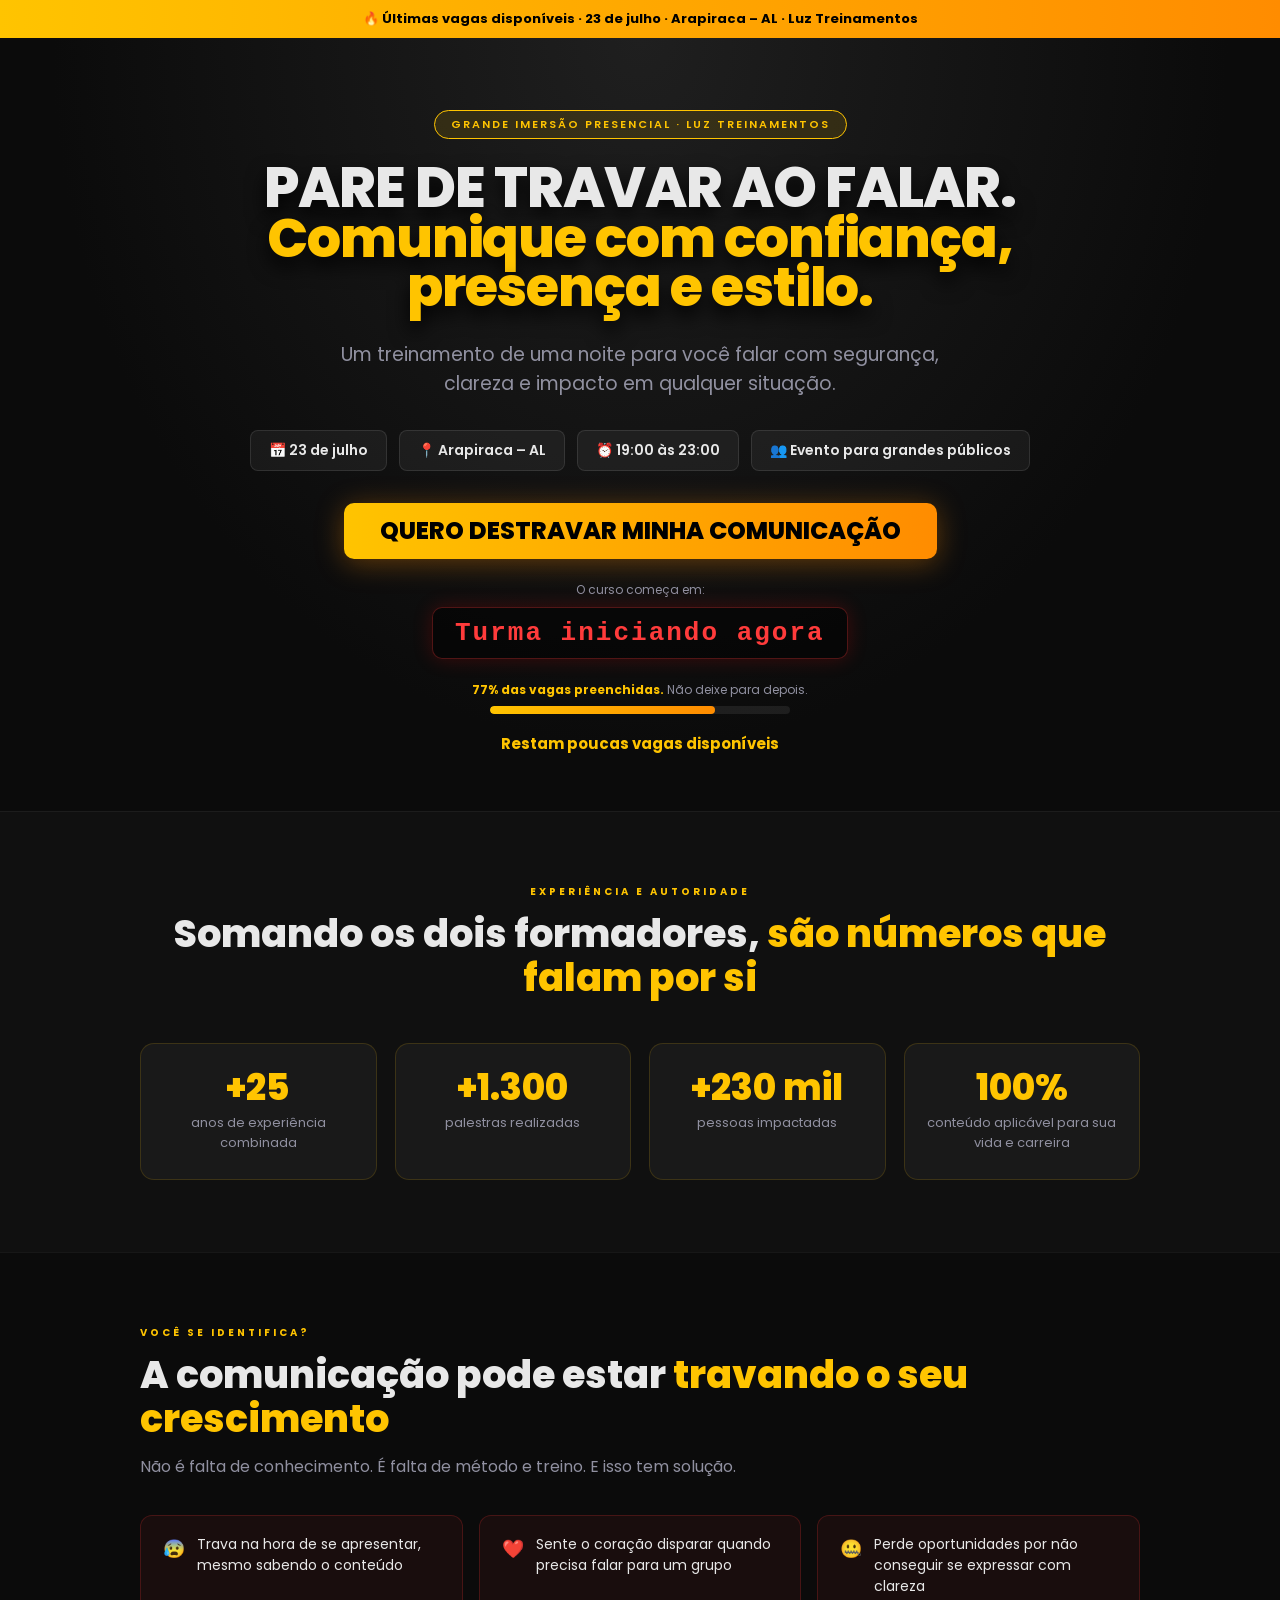
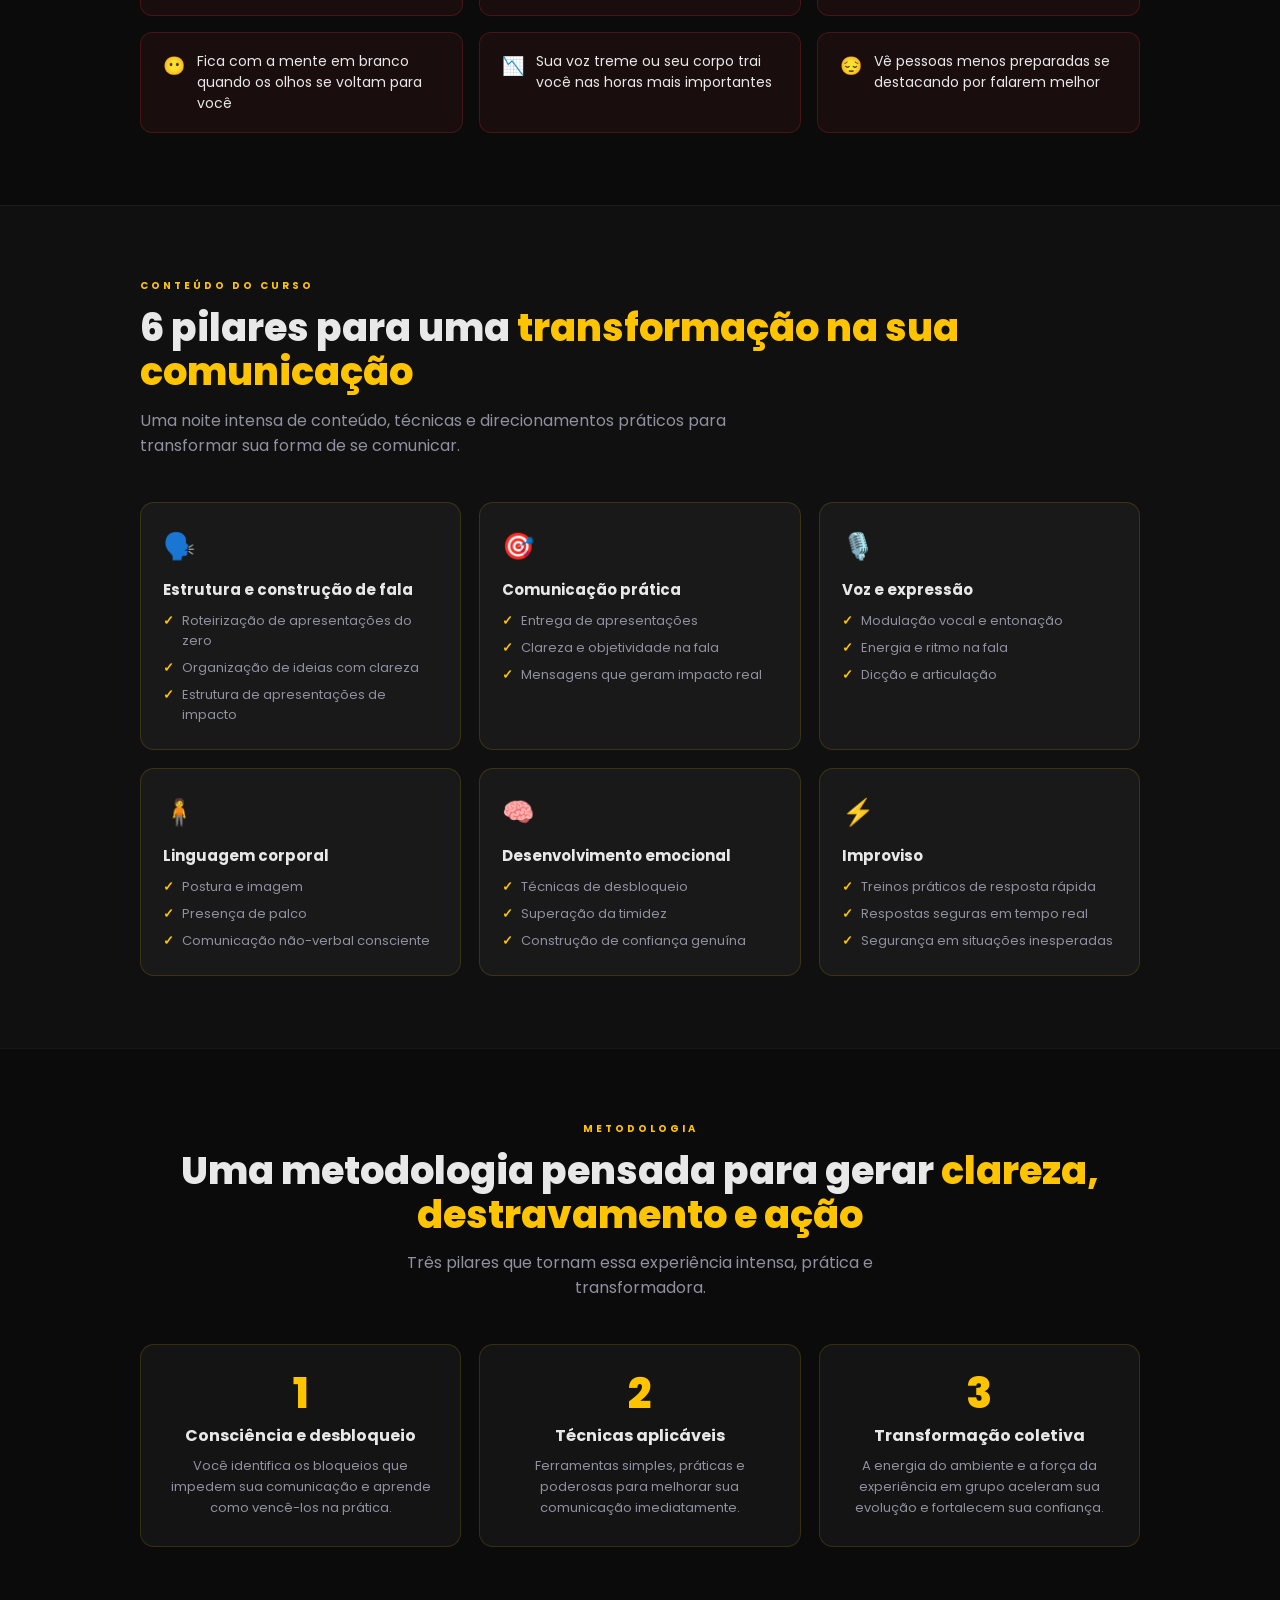
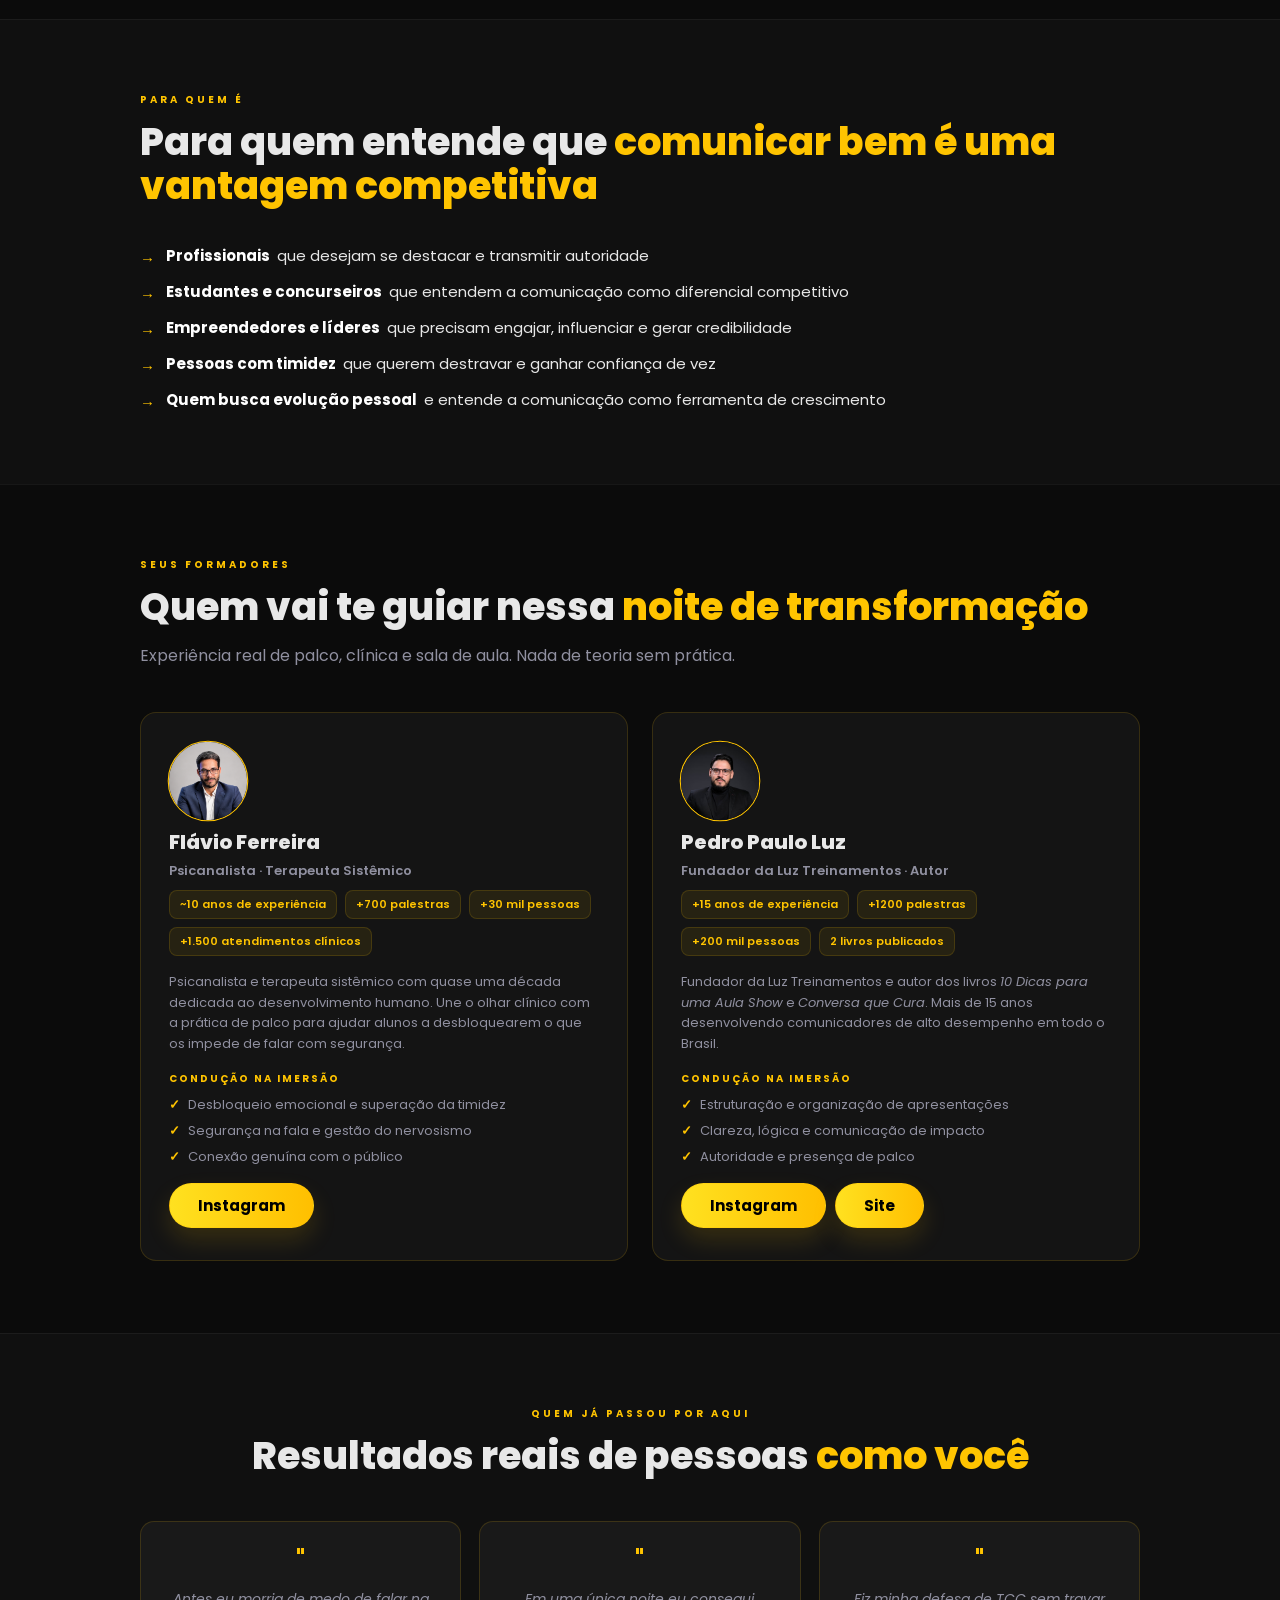
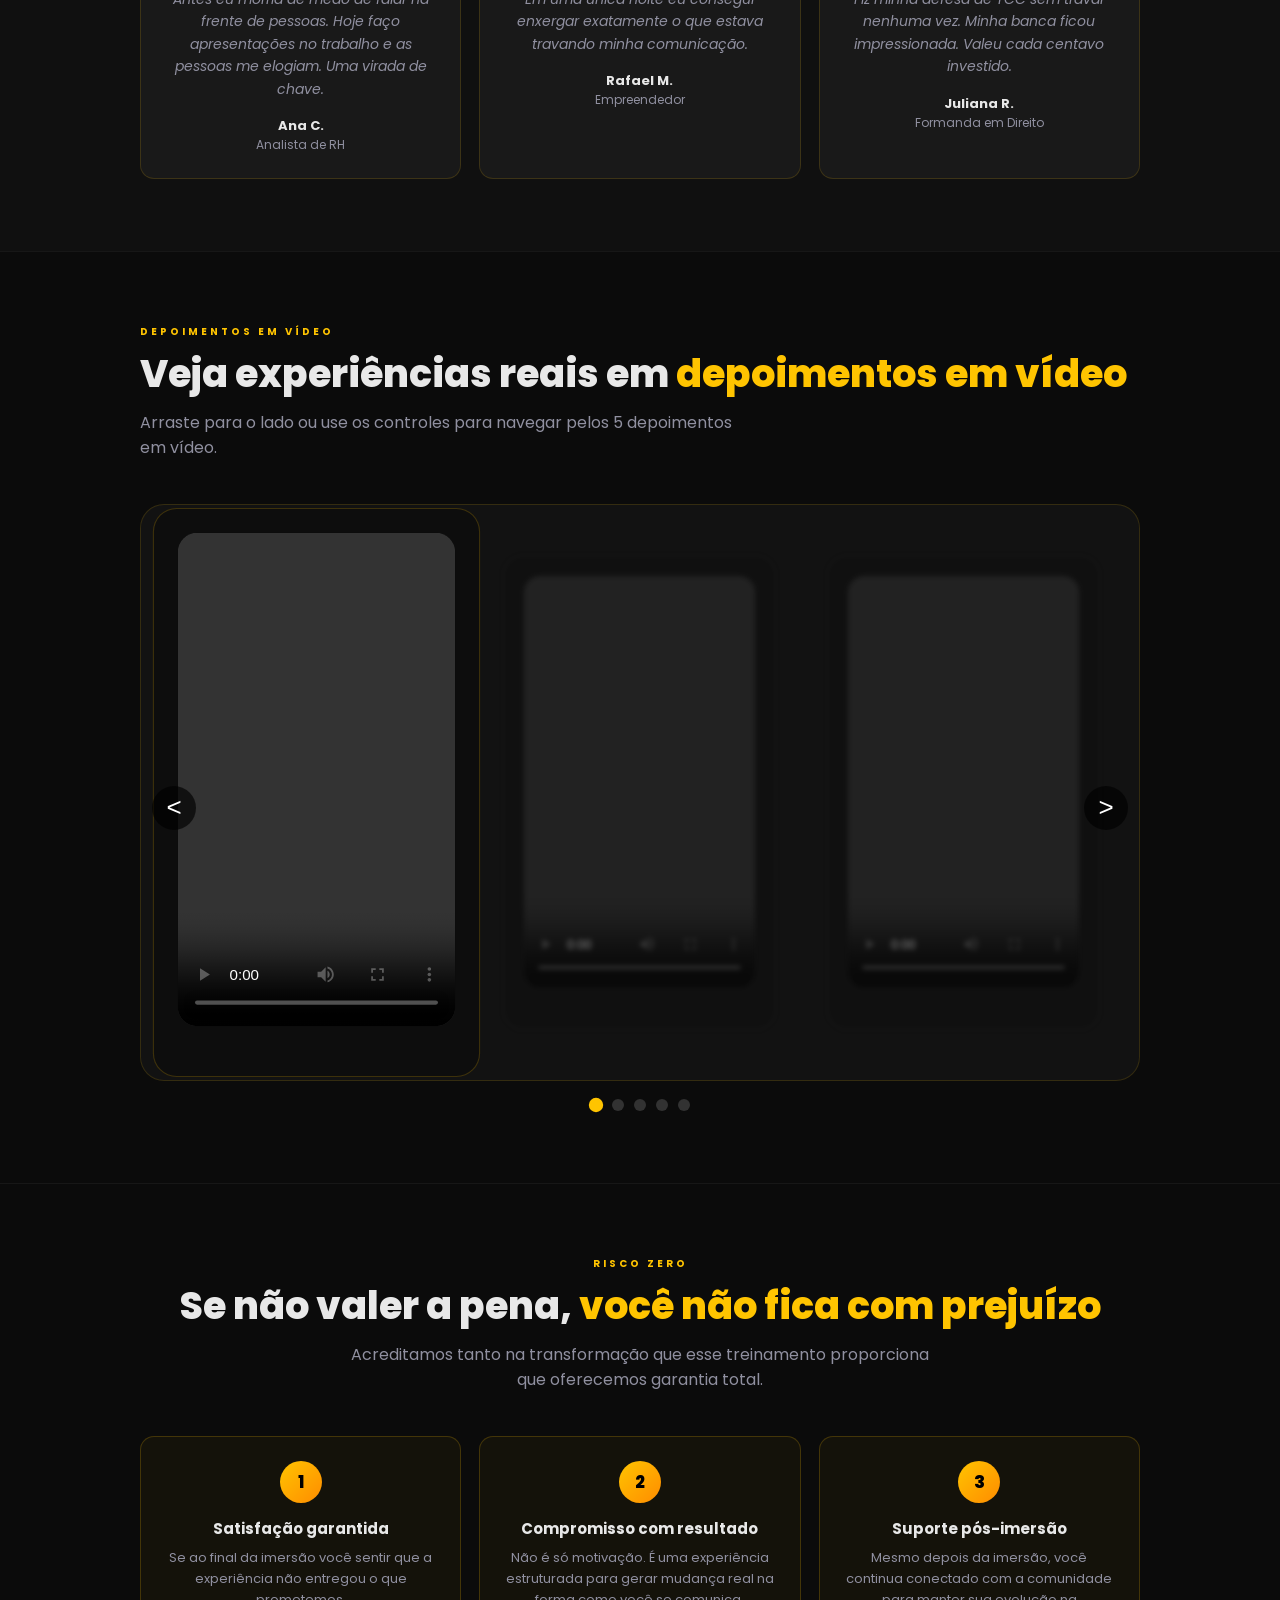
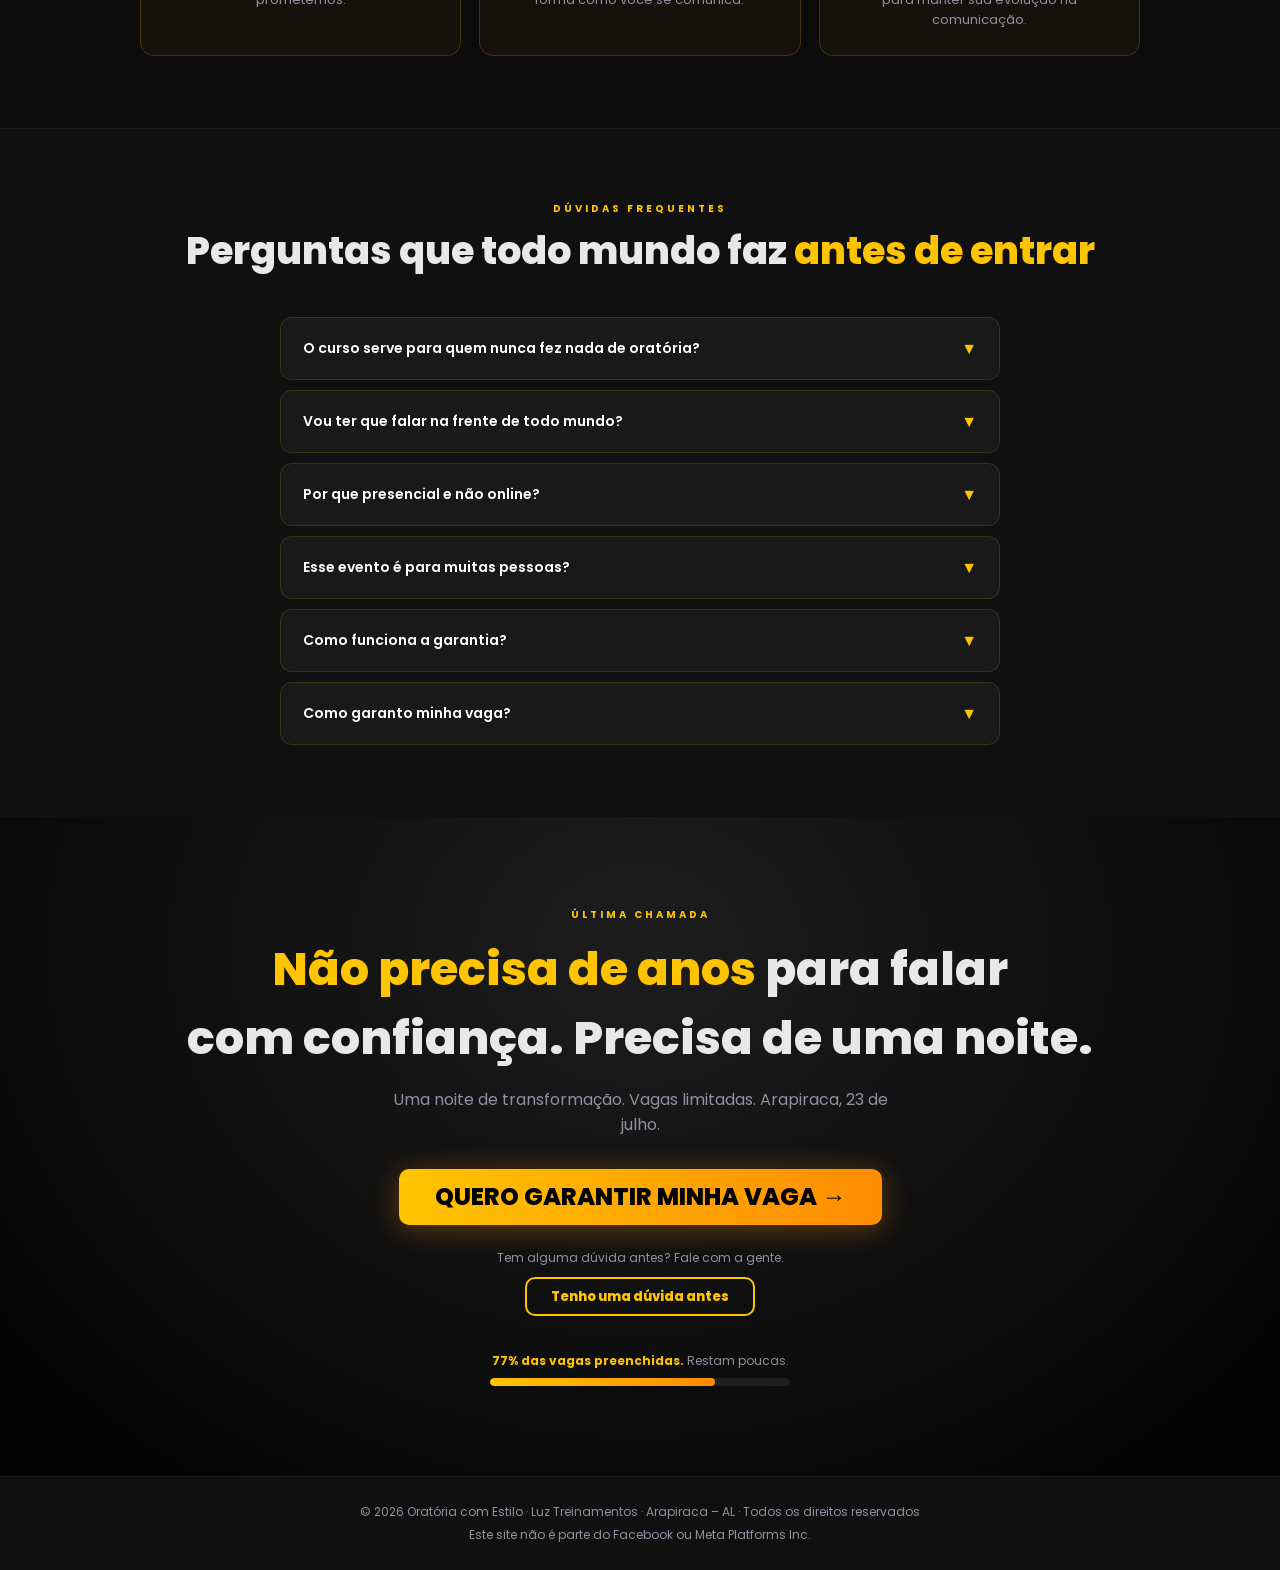
==== index.html @ c5d7b5ea "1" ====
<!DOCTYPE html>
<html lang="pt-br">
<head>
<meta charset="UTF-8">
<meta name="viewport" content="width=device-width,initial-scale=1">
<title>Oratória com Estilo</title>
<link href="https://fonts.googleapis.com/css2?family=Poppins:wght@400;600;700;800&display=swap" rel="stylesheet">
<link rel="stylesheet" href="style.css">
</head>
<body>

<div class="urg">🔥 Últimas vagas disponíveis · 23 de julho · Arapiraca – AL · Luz Treinamentos</div>

<!-- HERO -->
<section class="hero">
<div class="wrap">
<div class="badge">Grande Imersão Presencial · Luz Treinamentos</div>
  <h1>PARE DE TRAVAR AO FALAR.</h1><br><h2><span class="gold">Comunique com confiança,<br>presença e estilo.</span></h2>
  <p class="sub">Um treinamento de uma noite para você falar com segurança, clareza e impacto em qualquer situação.</p>
  <div class="hinfo">
    <div class="hitem">📅 23 de julho</div>
    <div class="hitem">📍 Arapiraca – AL</div>
    <div class="hitem">⏰ 19:00 às 23:00</div>
    <div class="hitem">👥 Evento para grandes públicos</div>
  </div>
  <a href="#form" class="btn">QUERO DESTRAVAR MINHA COMUNICAÇÃO</a>
  <p class="cdl">O curso começa em:</p>
  <div id="cd">--d : --h : --m</div>
  <div class="vw">
    <p class="vt"><span class="vp">77% das vagas preenchidas.</span> Não deixe para depois.</p>
    <div class="vbo"><div class="vbi"></div></div>
  </div>
</div>
</section>

<!-- NÚMEROS -->
<section class="sec">
<div class="wrap c">
  <p class="sl">Experiência e autoridade</p>
  <h2 class="st">Somando os dois formadores, <span class="gold">são números que falam por si</span></h2>
  <div class="sg">
    <div class="sc"><div class="n">+25</div><div class="d">anos de experiência combinada</div></div>
    <div class="sc"><div class="n">+1.300</div><div class="d">palestras realizadas</div></div>
    <div class="sc"><div class="n">+230 mil</div><div class="d">pessoas impactadas</div></div>
    <div class="sc"><div class="n">100%</div><div class="d">conteúdo aplicável para sua vida e carreira</div></div>
  </div>
</div>
</section>

<!-- PROBLEMA -->
<section class="sec pb">
<div class="wrap">
  <p class="sl">Você se identifica?</p>
  <h2 class="st">A comunicação pode estar <span class="gold">travando o seu crescimento</span></h2>
  <p class="ss">Não é falta de conhecimento. É falta de método e treino. E isso tem solução.</p>
  <ul class="pl">
    <li><span class="ic">😰</span>Trava na hora de se apresentar, mesmo sabendo o conteúdo</li>
    <li><span class="ic">❤️</span>Sente o coração disparar quando precisa falar para um grupo</li>
    <li><span class="ic">🤐</span>Perde oportunidades por não conseguir se expressar com clareza</li>
    <li><span class="ic">😶</span>Fica com a mente em branco quando os olhos se voltam para você</li>
    <li><span class="ic">📉</span>Sua voz treme ou seu corpo trai você nas horas mais importantes</li>
    <li><span class="ic">😔</span>Vê pessoas menos preparadas se destacando por falarem melhor</li>
  </ul>
</div>
</section>

<!-- CONTEÚDO -->
<section class="sec">
<div class="wrap">
  <p class="sl">Conteúdo do curso</p>
  <h2 class="st">6 pilares para uma <span class="gold">transformação na sua comunicação</span></h2>
  <p class="ss">Uma noite intensa de conteúdo, técnicas e direcionamentos práticos para transformar sua forma de se comunicar.</p>
  <div class="modg">
    <div class="modc"><div class="modi">🗣️</div><h4>Estrutura e construção de fala</h4><ul><li>Roteirização de apresentações do zero</li><li>Organização de ideias com clareza</li><li>Estrutura de apresentações de impacto</li></ul></div>
    <div class="modc"><div class="modi">🎯</div><h4>Comunicação prática</h4><ul><li>Entrega de apresentações</li><li>Clareza e objetividade na fala</li><li>Mensagens que geram impacto real</li></ul></div>
    <div class="modc"><div class="modi">🎙️</div><h4>Voz e expressão</h4><ul><li>Modulação vocal e entonação</li><li>Energia e ritmo na fala</li><li>Dicção e articulação</li></ul></div>
    <div class="modc"><div class="modi">🧍</div><h4>Linguagem corporal</h4><ul><li>Postura e imagem</li><li>Presença de palco</li><li>Comunicação não-verbal consciente</li></ul></div>
    <div class="modc"><div class="modi">🧠</div><h4>Desenvolvimento emocional</h4><ul><li>Técnicas de desbloqueio</li><li>Superação da timidez</li><li>Construção de confiança genuína</li></ul></div>
    <div class="modc"><div class="modi">⚡</div><h4>Improviso</h4><ul><li>Treinos práticos de resposta rápida</li><li>Respostas seguras em tempo real</li><li>Segurança em situações inesperadas</li></ul></div>
  </div>
</div>
</section>

<!-- METODOLOGIA -->
<section class="sec pb">
<div class="wrap c">
  <p class="sl">Metodologia</p>
<h2 class="st">Uma metodologia pensada para gerar <span class="gold">clareza, destravamento e ação</span></h2>
<p class="ss" style="margin:0 auto">Três pilares que tornam essa experiência intensa, prática e transformadora.</p>
  <div class="pilg">
    <div class="pilc"><div class="piln">1</div><h4>Consciência e desbloqueio</h4>
<p>Você identifica os bloqueios que impedem sua comunicação e aprende como vencê-los na prática.</p></div>
    <div class="pilc"><div class="piln">2</div><h4>Técnicas aplicáveis</h4>
<p>Ferramentas simples, práticas e poderosas para melhorar sua comunicação imediatamente.</p></div>
    <div class="pilc"><div class="piln">3</div><h4>Transformação coletiva</h4>
<p>A energia do ambiente e a força da experiência em grupo aceleram sua evolução e fortalecem sua confiança.</p></div>
  </div>
</div>
</section>

<!-- PARA QUEM -->
<section class="sec">
<div class="wrap">
  <p class="sl">Para quem é</p>
  <h2 class="st">Para quem entende que <span class="gold">comunicar bem é uma vantagem competitiva</span></h2>
  <ul class="fl">
    <li><strong>Profissionais</strong> que desejam se destacar e transmitir autoridade</li>
    <li><strong>Estudantes e concurseiros</strong> que entendem a comunicação como diferencial competitivo</li>
    <li><strong>Empreendedores e líderes</strong> que precisam engajar, influenciar e gerar credibilidade</li>
    <li><strong>Pessoas com timidez</strong> que querem destravar e ganhar confiança de vez</li>
    <li><strong>Quem busca evolução pessoal</strong> e entende a comunicação como ferramenta de crescimento</li>
  </ul>
</div>
</section>

<!-- FORMADORES -->
<section class="sec pb">
<div class="wrap">
  <p class="sl">Seus formadores</p>
  <h2 class="st">Quem vai te guiar nessa <span class="gold">noite de transformação</span></h2>
  <p class="ss">Experiência real de palco, clínica e sala de aula. Nada de teoria sem prática.</p>
  <div class="formg">
    <div class="formc">
      <div class="form-avatar">
        <img class="form-avatar-img" src="img/flavio.png" alt="Foto de Fávio Ferreira">
      </div>
      <h3>Flávio Ferreira</h3>
      <p class="form-sub">Psicanalista · Terapeuta Sistêmico</p>
      <div class="form-stats">
        <span class="fst">~10 anos de experiência</span>
        <span class="fst">+700 palestras</span>
        <span class="fst">+30 mil pessoas</span>
        <span class="fst">+1.500 atendimentos clínicos</span>
      </div>
      <p>Psicanalista e terapeuta sistêmico com quase uma década dedicada ao desenvolvimento humano. Une o olhar clínico com a prática de palco para ajudar alunos a desbloquearem o que os impede de falar com segurança.</p>
      <div class="form-atua">
        <p class="form-atua-label">Condução na imersão</p>
        <ul>
          <li>Desbloqueio emocional e superação da timidez</li>
          <li>Segurança na fala e gestão do nervosismo</li>
          <li>Conexão genuína com o público</li>
        </ul>
      </div>
      <a href="https://www.instagram.com/flavioferreira.oficial/" target="_blank" class="form-ig">Instagram</a>
    </div>
    <div class="formc">
      <div class="form-avatar">
        <img class="form-avatar-img" src="img/pedro.png" alt="Foto de Pedro Paulo Luz">
      </div>
      <h3>Pedro Paulo Luz</h3>
      <p class="form-sub">Fundador da Luz Treinamentos · Autor</p>
      <div class="form-stats">
        <span class="fst">+15 anos de experiência</span>
        <span class="fst">+1200 palestras</span>
        <span class="fst">+200 mil pessoas</span>
        <span class="fst">2 livros publicados</span>
      </div>
      <p>Fundador da Luz Treinamentos e autor dos livros <em>10 Dicas para uma Aula Show</em> e <em>Conversa que Cura</em>. Mais de 15 anos desenvolvendo comunicadores de alto desempenho em todo o Brasil.</p>
      <div class="form-atua">
        <p class="form-atua-label">Condução na imersão</p>
        <ul>
          <li>Estruturação e organização de apresentações</li>
          <li>Clareza, lógica e comunicação de impacto</li>
          <li>Autoridade e presença de palco</li>
        </ul>
      </div>
      <a href="https://www.instagram.com/pedropauloluzoficial/" target="_blank" class="form-ig">Instagram</a>
      <a style="margin-left: 5px;" href="https://pedropauloluz.com.br" target="_blank" class="form-ig">Site</a>
    </div>
  </div>
</div>
</section>

<!-- DEPOIMENTOS -->
<section class="sec">
<div class="wrap c">
  <p class="sl">Quem já passou por aqui</p>
  <h2 class="st">Resultados reais de pessoas <span class="gold">como você</span></h2>
  <div class="tg">
    <div class="tc"><div class="tq">"</div><p class="tt">Antes eu morria de medo de falar na frente de pessoas. Hoje faço apresentações no trabalho e as pessoas me elogiam. Uma virada de chave.</p><p class="tn">Ana C.</p><p class="tro">Analista de RH</p></div>
    <div class="tc"><div class="tq">"</div><p class="tt">Em uma única noite eu consegui enxergar exatamente o que estava travando minha comunicação.</p><p class="tn">Rafael M.</p><p class="tro">Empreendedor</p></div>
    <div class="tc"><div class="tq">"</div><p class="tt">Fiz minha defesa de TCC sem travar nenhuma vez. Minha banca ficou impressionada. Valeu cada centavo investido.</p><p class="tn">Juliana R.</p><p class="tro">Formanda em Direito</p></div>
  </div>
</div>
</section>

<!-- VÍDEOS DE DEPOIMENTOS -->
<section class="sec pb">
<div class="wrap">
  <p class="sl">Depoimentos em vídeo</p>
  <h2 class="st">Veja experiências reais em <span class="gold">depoimentos em vídeo</span></h2>
  <p class="ss">Arraste para o lado ou use os controles para navegar pelos 5 depoimentos em vídeo.</p>
  <div class="carousel" aria-label="Carrossel de depoimentos em vídeo">
    <button class="carousel-control prev" type="button" aria-label="Depoimento anterior"><</button>
    <div class="carousel-track-wrapper">
      <div class="carousel-track">
        <div class="carousel-item">
          <video controls playsinline preload="metadata" src="videos/WhatsApp Video 2026-06-15 at 18.03.37.mp4" poster=""></video>
          <div class="carousel-caption">
            <strong></strong>
            <span></span>
          </div>
        </div>
        <div class="carousel-item">
          <video controls playsinline preload="metadata" src="videos/WhatsApp Video 2026-06-15 at 18.03.37.mp4" poster=""></video>
          <div class="carousel-caption">
            <strong></strong>
            <span></span>
          </div>
        </div>
        <div class="carousel-item">
          <video controls playsinline preload="metadata" src="videos/WhatsApp Video 2026-06-15 at 18.03.37.mp4" poster=""></video>
          <div class="carousel-caption">
            <strong></strong>
            <span></span>
          </div>
        </div>
        <div class="carousel-item">
          <video controls playsinline preload="metadata" src="videos/WhatsApp Video 2026-06-15 at 18.03.37.mp4" poster=""></video>
          <div class="carousel-caption">
            <strong></strong>
            <span></span>
          </div>
        </div>
        <div class="carousel-item">
          <video controls playsinline preload="metadata" src="videos/WhatsApp Video 2026-06-15 at 18.03.37.mp4" poster=""></video>
          <div class="carousel-caption">
            <strong></strong>
            <span></span>
          </div>
        </div>
      </div>
    </div>
    <button class="carousel-control next" type="button" aria-label="Próximo depoimento">></button>
    <div class="carousel-indicators"></div>
  </div>
</div>
</section>

<!-- GARANTIA -->
<section class="sec pb">
<div class="wrap c">
  <p class="sl">Risco zero</p>
  <h2 class="st">Se não valer a pena, <span class="gold">você não fica com prejuízo</span></h2>
  <p class="ss" style="margin:0 auto">Acreditamos tanto na transformação que esse treinamento proporciona que oferecemos garantia total.</p>
  <div class="gg">
    <div class="gc"><div class="gn">1</div><h4>Satisfação garantida</h4><p>Se ao final da imersão você sentir que a experiência não entregou o que prometemos.</p></div>
    <div class="gc"><div class="gn">2</div><h4>Compromisso com resultado</h4><p>Não é só motivação. É uma experiência estruturada para gerar mudança real na forma como você se comunica.</p></div>
    <div class="gc"><div class="gn">3</div><h4>Suporte pós-imersão</h4><p>Mesmo depois da imersão, você continua conectado com a comunidade para manter sua evolução na comunicação.</p></div>
  </div>
</div>
</section>

<!-- FAQ -->
<section class="sec">
<div class="wrap c">
  <p class="sl">Dúvidas frequentes</p>
  <h2 class="st">Perguntas que todo mundo faz <span class="gold">antes de entrar</span></h2>
  <div class="faq-l">
    <div class="fi"><button class="fq">O curso serve para quem nunca fez nada de oratória? <span class="ar">▼</span></button><div class="fa">Sim. A imersão foi pensada tanto para iniciantes quanto para quem já fala, mas quer elevar seu nível de comunicação.</div></div>
    <div class="fi"><button class="fq">Vou ter que falar na frente de todo mundo? <span class="ar">▼</span></button><div class="fa">Não obrigatoriamente. A experiência é construída para respeitar seu tempo, mas você será constantemente estimulado a sair da zona de conforto.</div></div>
    <div class="fi"><button class="fq">Por que presencial e não online? <span class="ar">▼</span></button><div class="fa">Oratória se aprende fazendo, não assistindo. O presencial permite prática real, feedback imediato e a energia do grupo — que faz toda a diferença no processo de transformação.</div></div>
    <div class="fi"><button class="fq">Esse evento é para muitas pessoas? <span class="ar">▼</span></button><div class="fa">Sim. Essa edição foi pensada em formato de grande imersão para impactar mais pessoas de uma só vez, sem perder profundidade e qualidade.</div></div>
    <div class="fi"><button class="fq">Como funciona a garantia? <span class="ar">▼</span></button><div class="fa">Se ao final da noite você sentir que a experiência não entregou valor real para você, basta falar com nossa equipe.</div></div>
    <div class="fi"><button class="fq">Como garanto minha vaga? <span class="ar">▼</span></button><div class="fa">Clique no botão abaixo para ser direcionado ao WhatsApp. Nossa equipe vai tirar todas as suas dúvidas e confirmar sua inscrição em minutos.</div></div>
  </div>
</div>
</section>

<!-- CTA FINAL -->
<section class="ctaf" id="form">
<div class="wrap">
  <p class="sl c">Última chamada</p>
  <h2><span class="gold">Não precisa de anos</span> para falar<br>com confiança. Precisa de uma noite.</h2>
  <p class="sub2">Uma noite de transformação. Vagas limitadas. Arapiraca, 23 de julho.</p>
  <a href="garantindo vaga/index.html" class="btn" id="cb1">QUERO GARANTIR MINHA VAGA →</a>
  <div style="margin-top:24px">
    <p style="font-size:12px;color:var(--m)">Tem alguma dúvida antes? Fale com a gente.</p>
    <a href="#" class="btn bto" id="cb2" style="margin-top:10px">Tenho uma dúvida antes</a>
  </div>
  <div style="margin-top:36px">
    <p class="vt"><span class="vp">77% das vagas preenchidas.</span> Restam poucas.</p>
    <div class="vbo" style="margin-top:8px"><div class="vbi"></div></div>
  </div>
</div>
</section>

<footer>
<div class="wrap">
  <p>© 2026 Oratória com Estilo · Luz Treinamentos · Arapiraca – AL · Todos os direitos reservados</p>
  <p style="margin-top:5px">Este site não é parte do Facebook ou Meta Platforms Inc.</p>
</div>
</footer> 

<script src="script.js"></script>
</body>
</html>
---- style.css ----
@import url('https://fonts.googleapis.com/css2?family=Poppins:wght@400;600;700;800&display=swap');

*, *::before, *::after {
  margin: 0;
  padding: 0;
  box-sizing: border-box;
}

:root {
  --g: #ffc400;
  --g2: #ff8c00;
  --bg: rgb(16, 16, 16);
  --bg2: #0b0b0b;
  --t: #e8e8e8;
  --m: #9090a0;
  --card: rgba(255, 255, 255, 0.04);
  --cb: rgba(255, 196, 0, 0.15);
}

html { scroll-behavior: smooth; }

body {
  font-family: 'Poppins', sans-serif;
  background: var(--bg);
  color: var(--t);
  overflow-x: hidden;
  font-size: 15px;
}

.wrap {
  max-width: 1040px;
  margin: auto;
  padding: 0 20px;
}

.gold { color: var(--g); 

}
.c { text-align: center; }

/* ── BARRA URGÊNCIA ── */
.urg {
  background: linear-gradient(90deg, var(--g), var(--g2));
  color: #000000;
  text-align: center;
  padding: 9px 16px;
  font-weight: 700;
  font-size: 13px;
}

/* ── HERO ── */
.hero {
  background: radial-gradient(ellipse at 50% 0%, #1f1f1f 0%, #0b0b0b 65%);
  padding: 72px 0 56px;
  text-align: center;
}

.badge {
  display: inline-block;
  background: rgba(255, 196, 0, 0.12);
  border: 1px solid var(--g);
  color: var(--g);
  font-size: 11px;
  font-weight: 600;
  letter-spacing: 2px;
  text-transform: uppercase;
  padding: 5px 16px;
  border-radius: 50px;
  margin-bottom: 24px;
}

.hero h1 {
  font-size: clamp(28px, 5vw, 56px);
  font-weight: 800;
  line-height: 0.90;
  letter-spacing: -0.02em;
  max-width: 820px;
  margin: 0 auto 18px;
  text-shadow: #000000 0px 10px 20px;
}
.hero h2 {
  font-size: 54px;
  font-weight: 800;
  line-height: 0.90;
  letter-spacing: -0.02em;
  max-width: 820px;
  margin: 0 auto 18px;
  text-shadow: #000000 0px 10px 20px;
  margin-top: -40px;
  padding-bottom: 10px;
}

.hero .sub {
  font-size: clamp(15px, 2vw, 19px);
  color: var(--m);
  max-width: 600px;
  margin: 0 auto 32px;
}

.hinfo {
  display: flex;
  justify-content: center;
  flex-wrap: wrap;
  gap: 12px;
  margin-bottom: 32px;
}

.hitem {
  background: rgba(255, 255, 255, 0.05);
  border: 1px solid rgba(255, 255, 255, 0.1);
  border-radius: 8px;
  padding: 9px 18px;
  font-size: 14px;
  font-weight: 600;
}

/* ── BOTÃO ── */
.btn {
  display: inline-block;
  background: linear-gradient(90deg, var(--g), var(--g2));
  color: #000;
  font-weight: 800;
  font-size: 1.5rem;
  line-height: 1.0;
  padding: 16px 36px;
  border-radius: 10px;
  text-decoration: none;
  transition: transform 0.2s, box-shadow 0.2s;
  box-shadow: 0 4px 28px rgba(255, 140, 0, 0.35);
  cursor: pointer;
  border: none;
}

.btn:hover {
  transform: scale(1.04);
  box-shadow: 0 6px 36px rgba(255, 140, 0, 0.5);
}

.bto {
  background: transparent;
  border: 2px solid var(--g);
  color: var(--g);
  box-shadow: none;
  font-size: 13px;
  padding: 11px 24px;
}

.bto:hover { background: rgba(255, 196, 0, 0.08); }

/* ── CONTADOR ── */
#cd {
  display: inline-block;
  font-family: monospace;
  font-size: 26px;
  font-weight: 700;
  color: #ff3b3b;
  background: rgba(0, 0, 0, 0.5);
  border: 1px solid rgba(255, 59, 59, 0.3);
  padding: 10px 22px;
  border-radius: 10px;
  letter-spacing: 2px;
  box-shadow: 0 0 20px rgba(255, 0, 0, 0.2);
  animation: pu 1s ease-in-out infinite;
}

@keyframes pu {
  0%, 100% { opacity: 0.7; }
  50%       { opacity: 1; }
}

.cdl {
  font-size: 12px;
  color: var(--m);
  margin: 22px 0 8px;
}

/* ── ANIMAÇÃO DE ENTRADA GERAL ── */
.reveal {
  opacity: 0;
  transform: translateY(18px);
  transition: opacity 0.55s ease-out, transform 0.55s ease-out;
  will-change: opacity, transform;
}

.reveal.visible {
  opacity: 1;
  transform: translateY(0);
}

/* ── BARRA VAGAS ── */
.vw { margin-top: 22px; }
.vt { font-size: 12px; color: var(--m); }
.vp { color: var(--g); font-weight: 700; }

.vbo {
  background: rgba(255, 255, 255, 0.08);
  border-radius: 50px;
  height: 8px;
  max-width: 300px;
  margin: 7px auto 0;
  overflow: hidden;
}

.vbi {
  height: 100%;
  width: 75%;
  background: linear-gradient(90deg, var(--g), var(--g2));
  border-radius: 50px;
}

/* ── SEÇÕES ── */
.sec {
  padding: 72px 0;
  border-top: 1px solid rgba(255, 255, 255, 0.05);
}

.pb { background: var(--bg2); }

.sl {
  font-size: 10px;
  font-weight: 700;
  letter-spacing: 3px;
  text-transform: uppercase;
  color: var(--g);
  margin-bottom: 12px;
}

h2.st {
  font-size: clamp(24px, 3.5vw, 38px);
  font-weight: 800;
  line-height: 1.15;
  margin-bottom: 14px;
}

.ss {
  font-size: 16px;
  color: var(--m);
  max-width: 600px;
}

/* ── STATS ── */
.sg {
  display: grid;
  grid-template-columns: repeat(auto-fit, minmax(160px, 1fr));
  gap: 18px;
  margin-top: 44px;
}

.sc {
  background: var(--card);
  border: 1px solid var(--cb);
  border-radius: 14px;
  padding: 26px 18px;
  text-align: center;
}

.sc .n { font-size: 36px; font-weight: 800; color: var(--g); line-height: 1; }
.sc .d { font-size: 13px; color: var(--m); margin-top: 7px; }

/* ── PROBLEMAS ── */
.pl {
  list-style: none;
  display: grid;
  grid-template-columns: repeat(auto-fit, minmax(270px, 1fr));
  gap: 16px;
  margin-top: 36px;
}

.pl li {
  background: rgba(255, 59, 59, 0.06);
  border: 1px solid rgba(255, 59, 59, 0.2);
  border-radius: 12px;
  padding: 18px 22px;
  font-size: 14px;
  display: flex;
  gap: 12px;
  align-items: flex-start;
}

.pl li .ic { font-size: 18px; flex-shrink: 0; margin-top: 1px; }

/* ── MÓDULOS ── */
.modg {
  display: grid;
  grid-template-columns: repeat(auto-fit, minmax(270px, 1fr));
  gap: 18px;
  margin-top: 44px;
}

.modc {
  background: var(--card);
  border: 1px solid var(--cb);
  border-radius: 14px;
  padding: 24px 22px;
}

.modi { font-size: 26px; margin-bottom: 12px; }
.modc h4 { font-size: 15px; font-weight: 700; margin-bottom: 10px; }

.modc ul {
  list-style: none;
  display: flex;
  flex-direction: column;
  gap: 7px;
}

.modc ul li {
  font-size: 13px;
  color: var(--m);
  display: flex;
  gap: 8px;
}

.modc ul li::before { content: "✓"; color: var(--g); font-weight: 700; flex-shrink: 0; }

/* ── PILARES ── */
.pilg {
  display: grid;
  grid-template-columns: repeat(3, 1fr);
  gap: 18px;
  margin-top: 44px;
}

.pilc {
  background: var(--card);
  border: 1px solid var(--cb);
  border-radius: 14px;
  padding: 28px 22px;
  text-align: center;
}

.piln {
  font-size: 42px;
  font-weight: 800;
  color: var(--g);
  line-height: 1;
  margin-bottom: 8px;
}

.pilc h4 { font-size: 16px; font-weight: 700; margin-bottom: 8px; }
.pilc p  { font-size: 13px; color: var(--m); line-height: 1.6; }

/* ── PARA QUEM ── */
.fl {
  list-style: none;
  display: flex;
  flex-direction: column;
  gap: 12px;
  max-width: 900px;
  margin-top: 36px;
  padding: 0;
}

@media (max-width: 900px) {
  .fl {
    max-width: 100%;
  }
}

.fl li {
  position: relative;
  padding-left: 26px;
  font-size: 15px;
  line-height: 1.6;
  min-width: 0;
  width: 100%;
  overflow-wrap: break-word;
  word-break: normal;
}

.fl li::before {
  content: "→";
  color: var(--g);
  font-weight: 700;
  position: absolute;
  left: 0;
  top: 0.2em;
}

.fl li strong {
  color: #fff;
}

.fl li strong::after {
  content: "\00a0";
}

/* ── FORMADORES ── */
.formg {
  display: grid;
  grid-template-columns: 1fr 1fr;
  gap: 24px;
  margin-top: 44px;
}

.formc {
  background: var(--card);
  border: 1px solid var(--cb);
  border-radius: 16px;
  padding: 32px 28px;
}


.form-avatar-img {
  width: 72px;
  height: 72px;
  border-radius: 50%;
  background: linear-gradient(500deg, var(--g), var(--g2));
  border: 1px solid var(--g);
  display: flex;
  align-items: center;
  justify-content: center;
  font-size: 22px;
  font-weight: 800;
  color: #000;
  margin-bottom: 10px;
  margin-left: 3px;
  transform: scale(1.12);
}
.form-ig {
  background: var(--g);
  border: 1px solid rgba(255, 196, 0, 0.35);
  border-radius: 999px;
  margin-top: 16px;
  padding: 10px 28px;
  display: inline-flex;
  align-items: center;
  justify-content: center;
  gap: 10px;
  color: #000;
  font-weight: 700;
  text-decoration: none;
  background: linear-gradient(90deg, #ffe120, #ffbf00);
  box-shadow: 0 12px 24px rgba(255, 196, 0, 0.15);
  transition: transform 0.2s ease, box-shadow 0.2s ease, filter 0.2s ease;
}

.form-ig:hover {
  transform: translateY(-1px);
  box-shadow: 0 16px 32px rgba(255, 196, 0, 0.24);
  filter: brightness(1.03);
}

.formc h3      { font-size: 20px; font-weight: 800; margin-bottom: 4px; }
.form-sub      { color: var(--g); font-size: 12px; font-weight: 600; margin-bottom: 16px; }
.formc > p     { font-size: 13px; color: var(--m); line-height: 1.6; margin-bottom: 8px; }

.form-stats {
  display: flex;
  flex-wrap: wrap;
  gap: 8px;
  margin-bottom: 16px;
}

.fst {
  background: rgba(255, 196, 0, 0.08);
  border: 1px solid var(--cb);
  border-radius: 8px;
  padding: 5px 10px;
  font-size: 11px;
  font-weight: 600;
  color: var(--g);
}

.form-atua      { margin-top: 16px; }
.form-atua-label {
  font-size: 10px;
  font-weight: 700;
  letter-spacing: 2px;
  text-transform: uppercase;
  color: var(--g);
  margin-bottom: 8px;
}

.form-atua ul {
  list-style: none;
  display: flex;
  flex-direction: column;
  gap: 6px;
}

.form-atua ul li {
  font-size: 13px;
  color: var(--m);
  display: flex;
  gap: 8px;
}

.form-atua ul li::before { content: "✓"; color: var(--g); font-weight: 700; flex-shrink: 0; }

/* ── DEPOIMENTOS ── */
.tg {
  display: grid;
  grid-template-columns: repeat(auto-fit, minmax(270px, 1fr));
  gap: 18px;
  margin-top: 44px;
}

.tc {
  background: var(--card);
  border: 1px solid var(--cb);
  border-radius: 14px;
  padding: 24px;
}

.tq  { font-size: 32px; color: var(--g); line-height: 1; margin-bottom: 10px; }
.tt  { font-size: 14px; color: var(--m); line-height: 1.6; font-style: italic; }
.tn  { margin-top: 16px; font-weight: 700; font-size: 13px; }
.tro { font-size: 12px; color: var(--m); }

/* ── GARANTIA ── */
.gg {
  display: grid;
  grid-template-columns: repeat(auto-fit, minmax(230px, 1fr));
  gap: 18px;
  margin-top: 44px;
}

.gc {
  background: rgba(255, 196, 0, 0.04);
  border: 1px solid rgba(255, 196, 0, 0.2);
  border-radius: 14px;
  padding: 24px 22px;
  text-align: center;
}

.gn {
  width: 42px;
  height: 42px;
  background: linear-gradient(135deg, var(--g), var(--g2));
  color: #000;
  font-weight: 800;
  font-size: 17px;
  border-radius: 50%;
  display: flex;
  align-items: center;
  justify-content: center;
  margin: 0 auto 14px;
}

.gc h4 { font-size: 15px; font-weight: 700; margin-bottom: 8px; }
.gc p  { font-size: 13px; color: var(--m); line-height: 1.6; }

/* ── FAQ ── */
.faq-l {
  max-width: 720px;
  margin: 44px auto 0;
  display: flex;
  flex-direction: column;
  gap: 10px;
}

.fi {
  background: var(--card);
  border: 1px solid var(--cb);
  border-radius: 12px;
  overflow: hidden;
}

.fq {
  width: 100%;
  background: none;
  border: none;
  color: #fff;
  font-family: 'Poppins', sans-serif;
  font-size: 14px;
  font-weight: 600;
  text-align: left;
  padding: 18px 22px;
  cursor: pointer;
  display: flex;
  justify-content: space-between;
  align-items: center;
  gap: 10px;
}

.fq .ar { color: var(--g); font-size: 16px; transition: transform 0.25s; flex-shrink: 0; }
.fi.op .ar { transform: rotate(180deg); }

.fa {
  max-height: 0;
  overflow: hidden;
  transition: max-height 0.35s ease, padding 0.35s ease;
  padding: 0 22px;
  font-size: 13px;
  color: var(--m);
  line-height: 1.7;
}

.fi.op .fa { max-height: 300px; padding: 0 22px 18px; }

/* ── CTA FINAL ── */
.ctaf {
  background: radial-gradient(ellipse at 50% 20%, #1d1d1d 0%, #040404 90%);
  padding: 90px 0;
  text-align: center;
}

.ctaf h2 { font-size: clamp(26px, 4vw, 46px); font-weight: 800; margin-bottom: 14px; }

.ctaf .sub2 {
  color: var(--m);
  font-size: 16px;
  max-width: 520px;
  margin: 0 auto 32px;
}

/* ── RODAPÉ ── */
footer {
  border-top: 1px solid rgba(255, 255, 255, 0.06);
  padding: 26px 0;
  text-align: center;
  font-size: 12px;
  color: var(--m);
}

/* ── RESPONSIVO ── */
@media (max-width: 700px) {
  .formg { grid-template-columns: 1fr; }
  .pilg  { grid-template-columns: 1fr; }
  .sec   { padding: 52px 0; }
  .hero  { padding: 52px 0 40px; }
}

/* -- CARROSSEL DE VÍDEOS -- */
.carousel {
  position: relative;
  margin-top: 44px;
}
.carousel-track-wrapper {
  overflow: hidden;
  border-radius: 24px;
  background: rgba(255,255,255,0.03);
  border: 1px solid rgba(255,196,0,0.14);
  position: relative;
  min-height: 420px;
  padding: 24px;
}
.carousel-track {
  display: flex;
  gap: 20px;
  transition: transform 0.45s ease;
  will-change: transform;
}
.carousel-item {
  flex: 0 0 calc((100% - 40px) / 3);
  background: rgba(0, 0, 0, 0.15);
  border-radius: 22px;
  border: 1px solid rgba(255,255,255,0.08);
  padding: 22px;
  display: flex;
  flex-direction: column;
  gap: 16px;
  min-width: 0;
  opacity: 0.5;
  filter: blur(3px);
  transition: opacity 0.3s ease, transform 0.3s ease, filter 0.3s ease;
  transform: scale(0.9);
}
.carousel-item.center-item {
  opacity: 1;
  filter: blur(0px);
  transform: scale(1.08);
  background: rgba(0, 0, 0, 0.25);
  border: 1px solid rgba(255,196,0,0.2);
}
.carousel-item video {
  width: 100%;
  height: auto;
  aspect-ratio: 9 / 16;
  border-radius: 18px;
  background: #000;
  object-fit: cover;
}
.carousel-caption {
  text-align: center;
}
.carousel-caption strong {
  display: block;
  font-size: 18px;
  margin-bottom: 8px;
  color: #fff;
}
.carousel-caption span {
  font-size: 13px;
  color: var(--g);
  font-weight: 700;
}
.carousel-control {
  position: absolute;
  top: 50%;
  transform: translateY(-50%);
  width: 44px;
  height: 44px;
  border-radius: 50%;
  border: none;
  background: rgba(0, 0, 0, 0.65);
  color: #fff;
  font-size: 26px;
  cursor: pointer;
  display: flex;
  align-items: center;
  justify-content: center;
  z-index: 2;
}
.carousel-control:hover {
  background: rgba(255, 196, 0, 0.9);
  color: #000;
}
.carousel-control.prev { left: 12px; }
.carousel-control.next { right: 12px; }
.carousel-indicators {
  display: flex;
  justify-content: center;
  gap: 10px;
  margin-top: 18px;
}
.carousel-dot {
  width: 12px;
  height: 12px;
  border-radius: 50%;
  border: none;
  background: rgba(255,255,255,0.16);
  cursor: pointer;
  transition: transform 0.2s, background 0.2s;
}
.carousel-dot.active {
  background: var(--g);
  transform: scale(1.2);
}
@media (max-width: 920px) {
  .carousel-track-wrapper { min-height: 360px; padding: 18px; }
  .carousel-item { flex: 0 0 100%; }
  .carousel-control { width: 38px; height: 38px; font-size: 22px; }
}
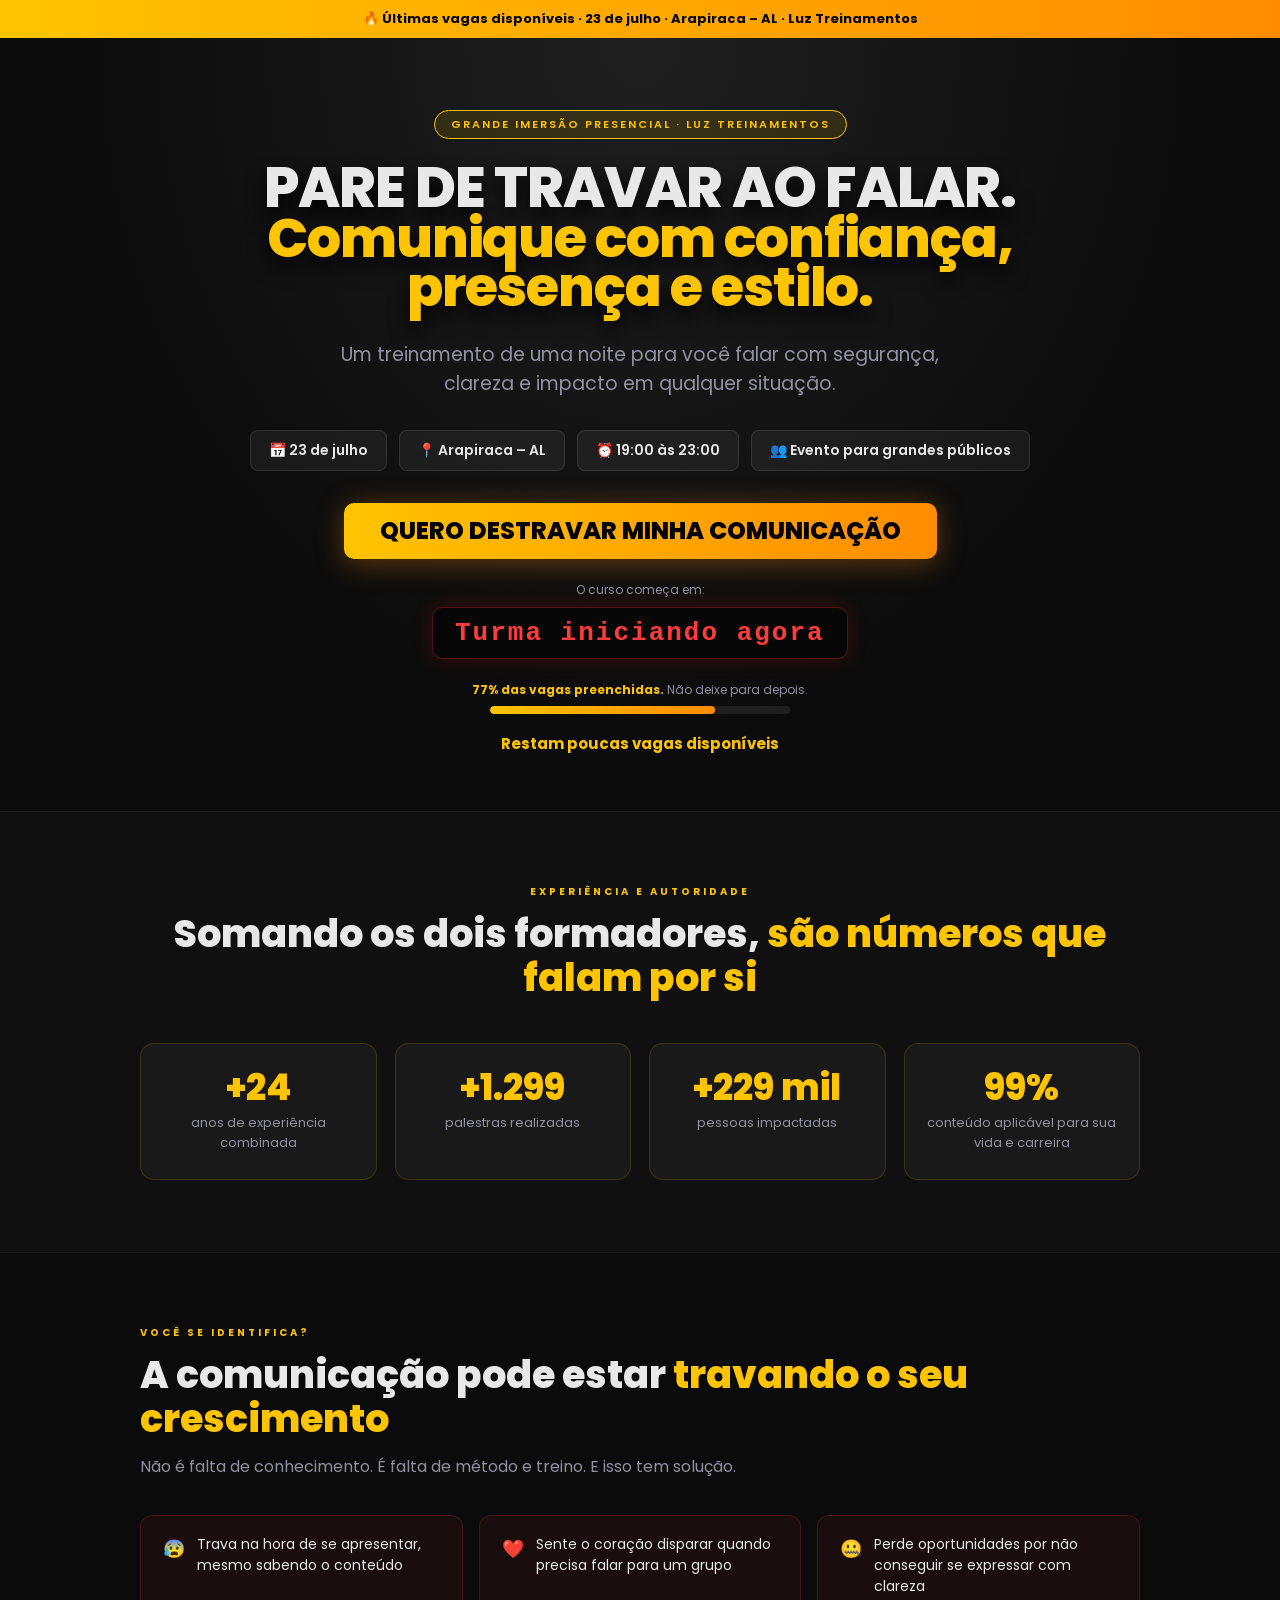
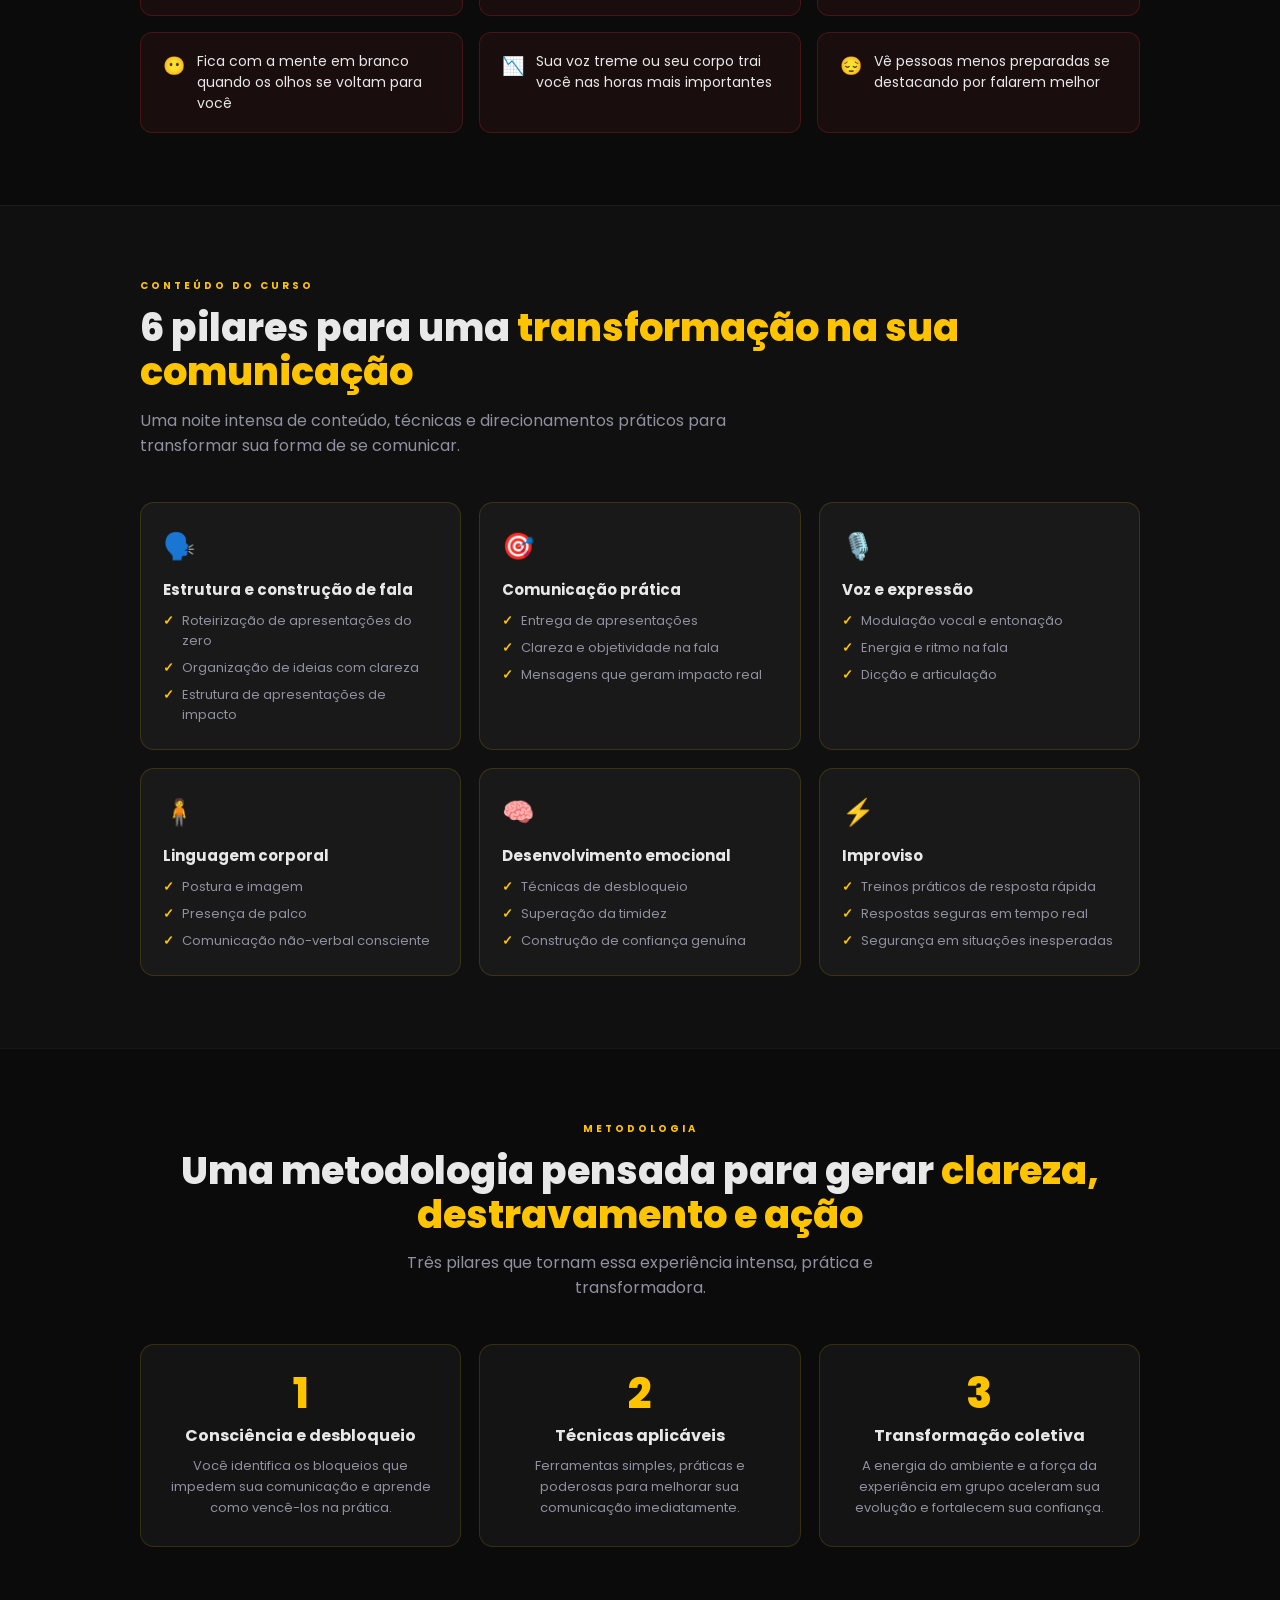
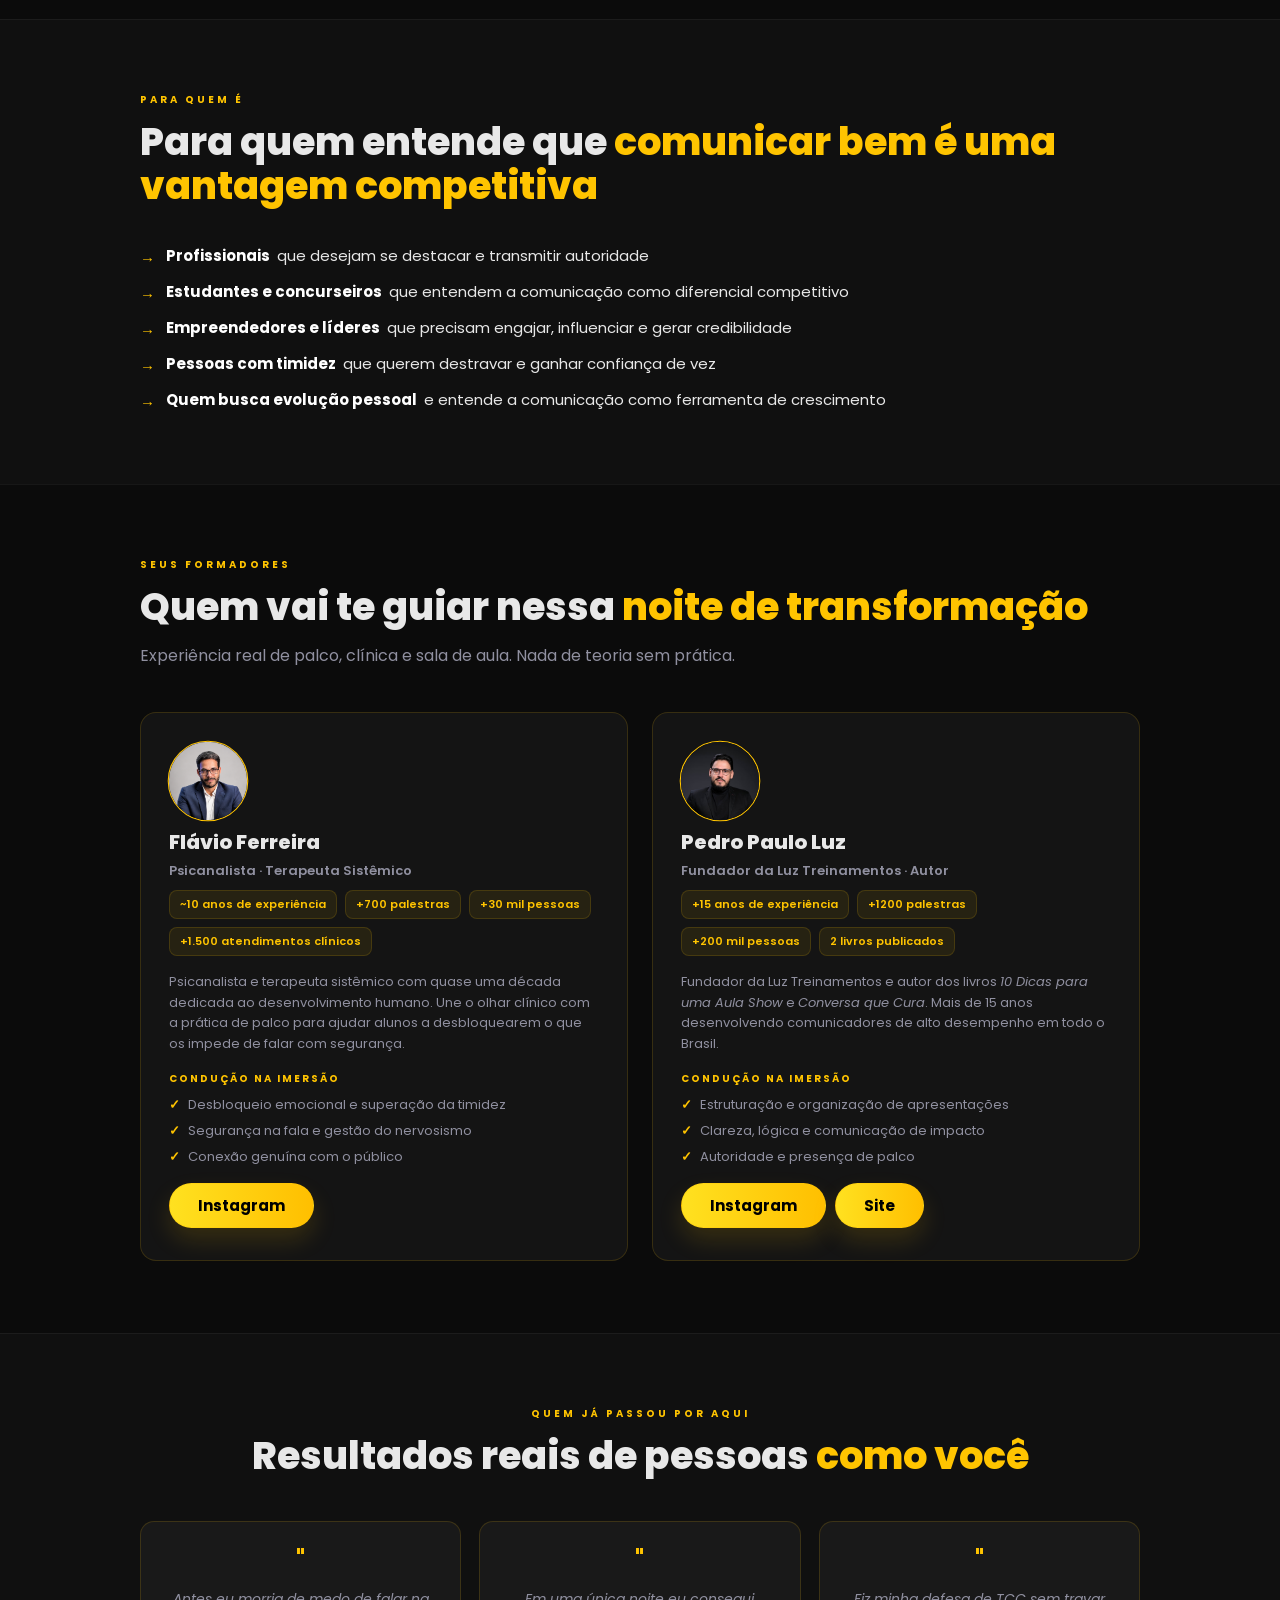
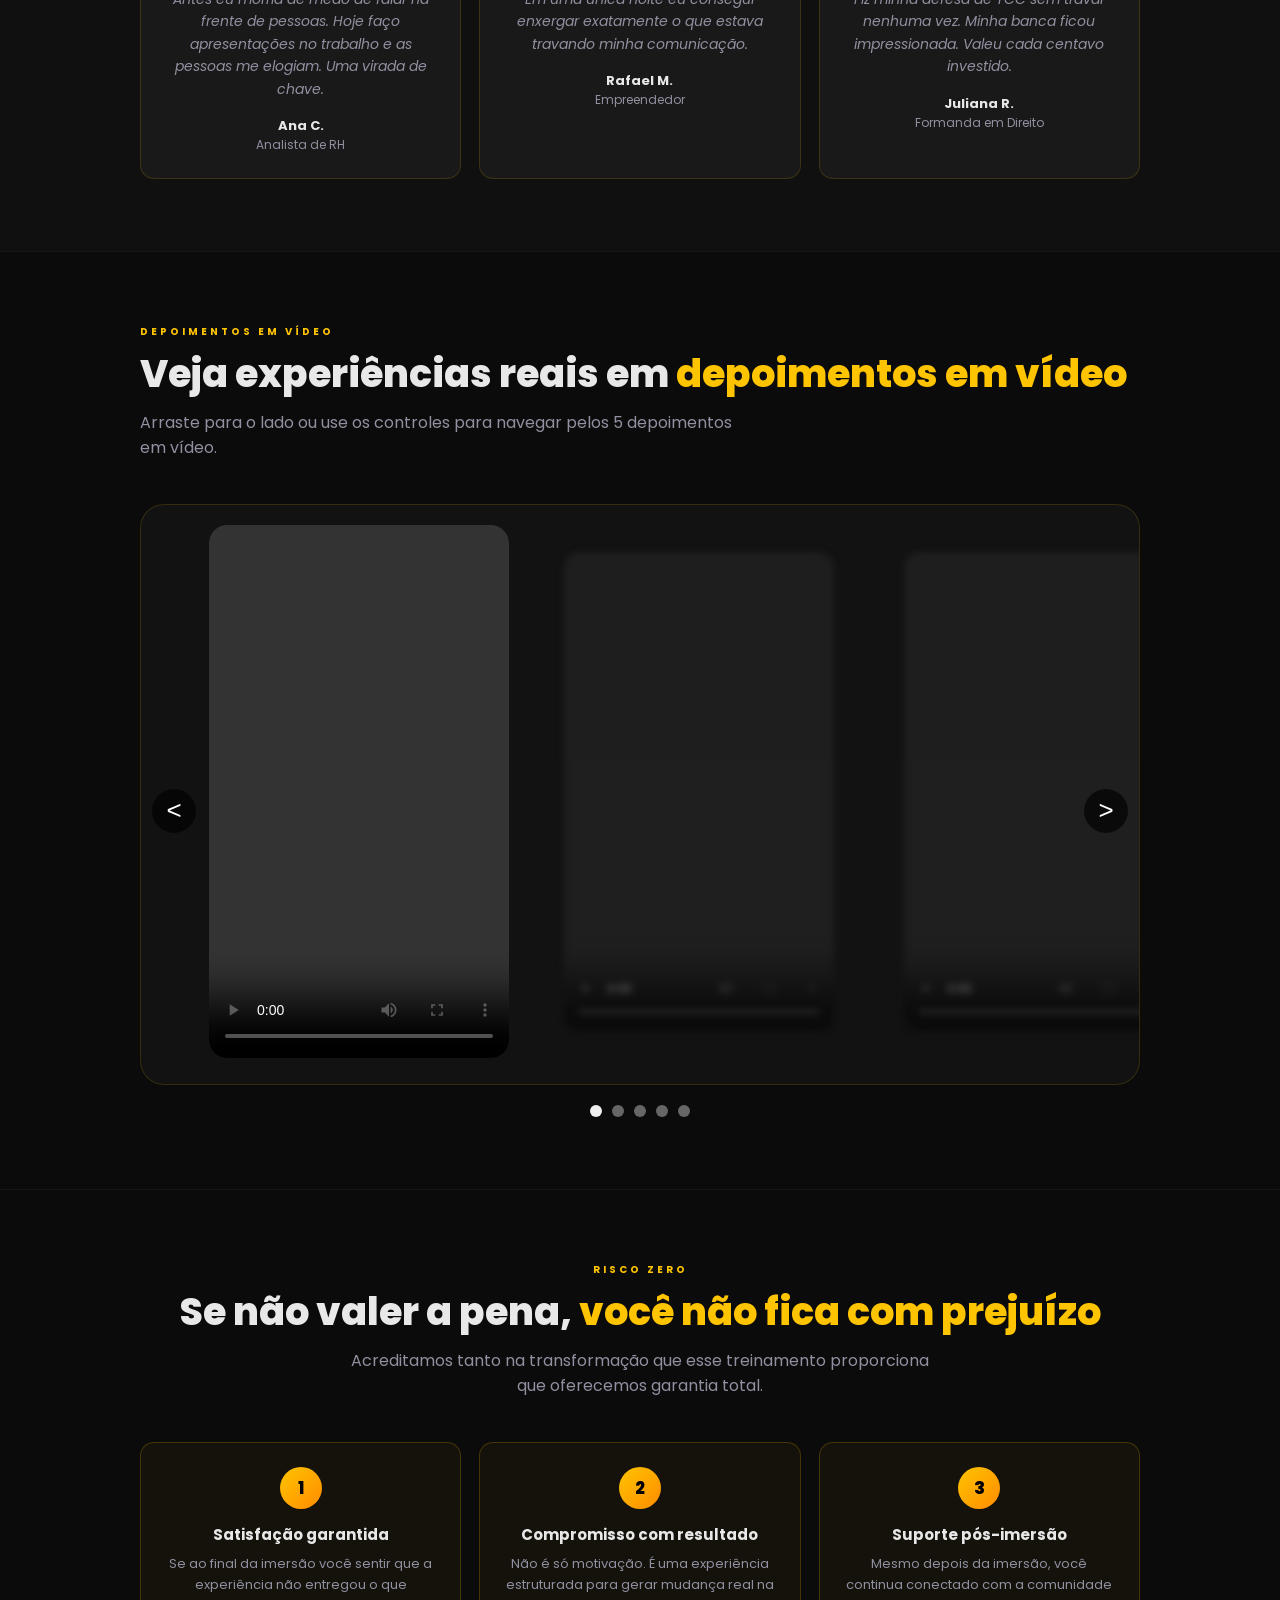
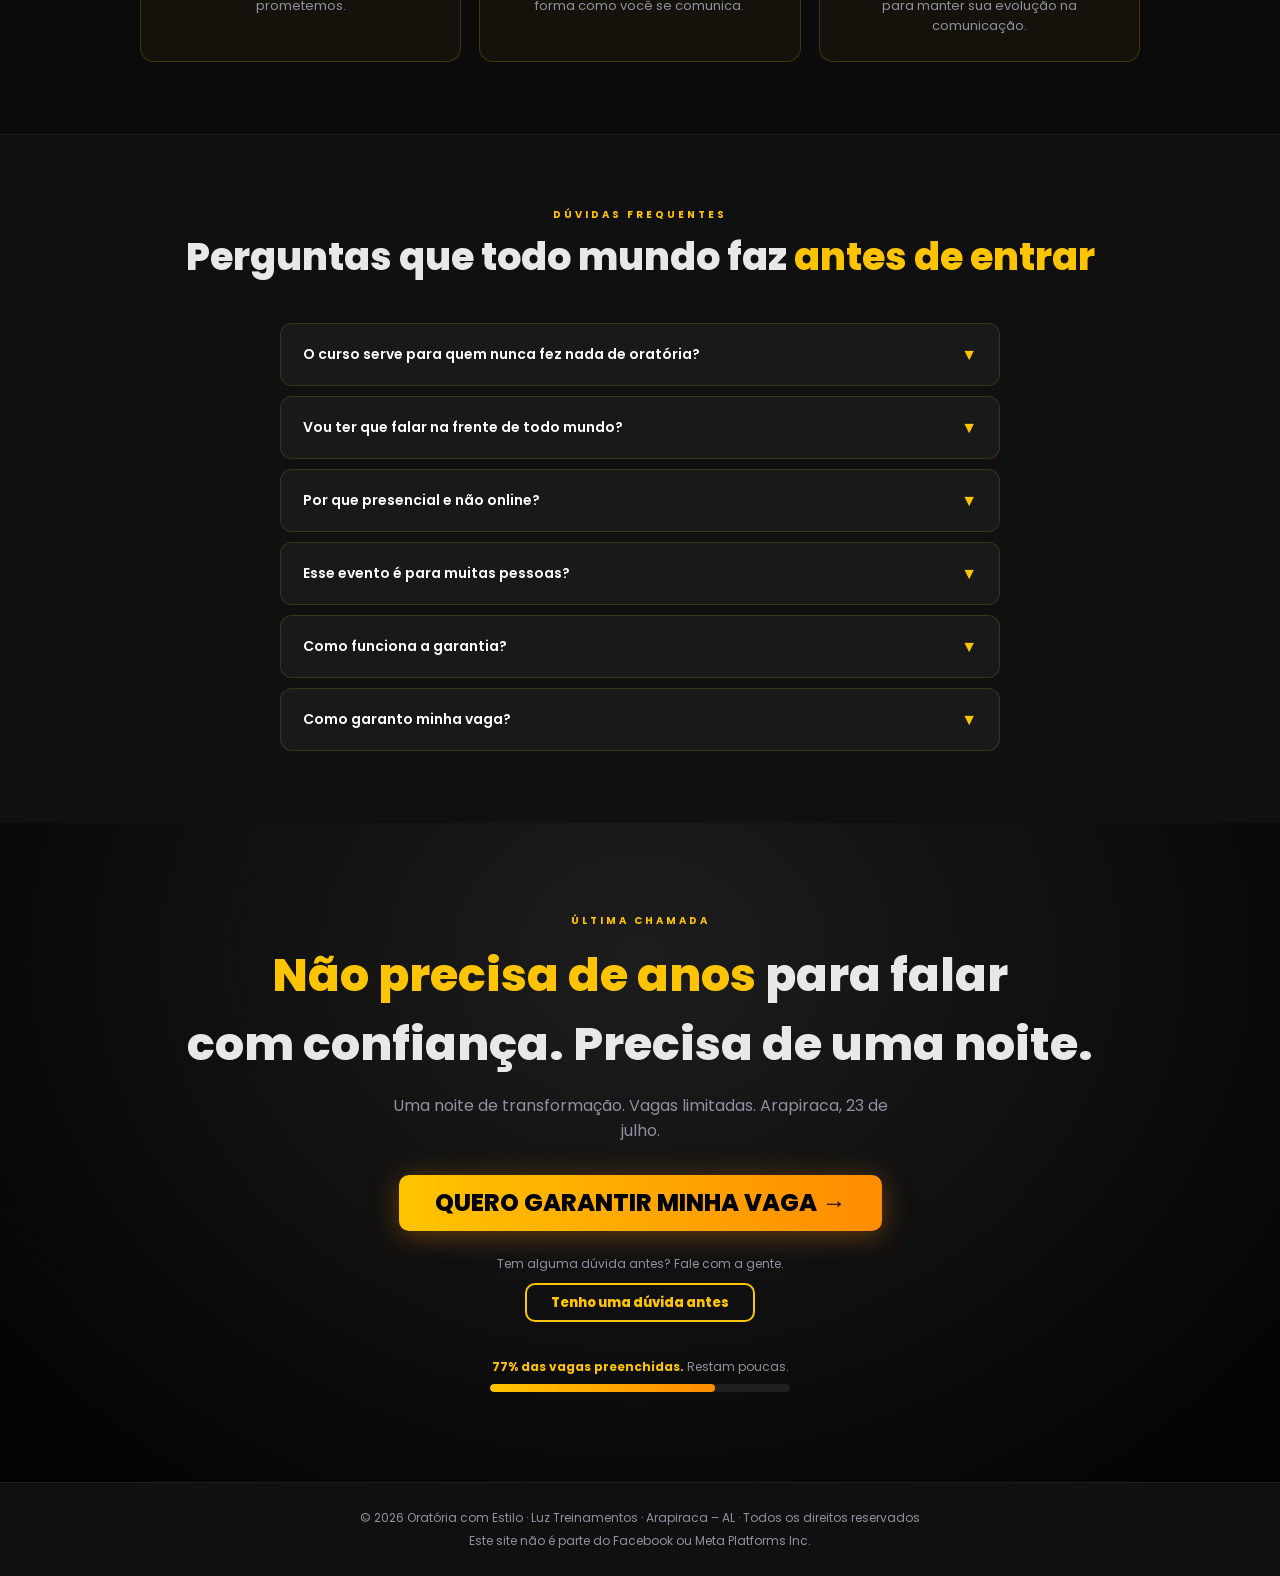
==== commit 590c1957: "a" ====
--- a/index.html
+++ b/index.html
@@ -195,35 +195,35 @@
     <div class="carousel-track-wrapper">
       <div class="carousel-track">
         <div class="carousel-item">
-          <video controls playsinline preload="metadata" src="videos/WhatsApp Video 2026-06-15 at 18.03.37.mp4" poster=""></video>
-          <div class="carousel-caption">
-            <strong></strong>
-            <span></span>
-          </div>
-        </div>
-        <div class="carousel-item">
-          <video controls playsinline preload="metadata" src="videos/WhatsApp Video 2026-06-15 at 18.03.37.mp4" poster=""></video>
-          <div class="carousel-caption">
-            <strong></strong>
-            <span></span>
-          </div>
-        </div>
-        <div class="carousel-item">
-          <video controls playsinline preload="metadata" src="videos/WhatsApp Video 2026-06-15 at 18.03.37.mp4" poster=""></video>
-          <div class="carousel-caption">
-            <strong></strong>
-            <span></span>
-          </div>
-        </div>
-        <div class="carousel-item">
-          <video controls playsinline preload="metadata" src="videos/WhatsApp Video 2026-06-15 at 18.03.37.mp4" poster=""></video>
-          <div class="carousel-caption">
-            <strong></strong>
-            <span></span>
-          </div>
-        </div>
-        <div class="carousel-item">
-          <video controls playsinline preload="metadata" src="videos/WhatsApp Video 2026-06-15 at 18.03.37.mp4" poster=""></video>
+          <video controls playsinline preload="metadata" src="" poster=""></video>
+          <div class="carousel-caption">
+            <strong></strong>
+            <span></span>
+          </div>
+        </div>
+        <div class="carousel-item">
+          <video controls playsinline preload="metadata" src="" poster=""></video>
+          <div class="carousel-caption">
+            <strong></strong>
+            <span></span>
+          </div>
+        </div>
+        <div class="carousel-item">
+          <video controls playsinline preload="metadata" src="" poster=""></video>
+          <div class="carousel-caption">
+            <strong></strong>
+            <span></span>
+          </div>
+        </div>
+        <div class="carousel-item">
+          <video controls playsinline preload="metadata" src="" poster=""></video>
+          <div class="carousel-caption">
+            <strong></strong>
+            <span></span>
+          </div>
+        </div>
+        <div class="carousel-item">
+          <video controls playsinline preload="metadata" src="" poster=""></video>
           <div class="carousel-caption">
             <strong></strong>
             <span></span>
--- a/style.css
+++ b/style.css
@@ -79,7 +79,7 @@
   text-shadow: #000000 0px 10px 20px;
 }
 .hero h2 {
-  font-size: 54px;
+  font-size: clamp(27px, 4.8vw, 54px);
   font-weight: 800;
   line-height: 0.90;
   letter-spacing: -0.02em;
@@ -238,7 +238,7 @@
   max-width: 600px;
 }
 
-/* ── STATS ── */
+/* ── STATUS ── */
 .sg {
   display: grid;
   grid-template-columns: repeat(auto-fit, minmax(160px, 1fr));
@@ -626,66 +626,62 @@
 .carousel {
   position: relative;
   margin-top: 44px;
-}
+  width: 100%;
+}
+
 .carousel-track-wrapper {
   overflow: hidden;
   border-radius: 24px;
   background: rgba(255,255,255,0.03);
   border: 1px solid rgba(255,196,0,0.14);
   position: relative;
-  min-height: 420px;
-  padding: 24px;
-}
+  min-height: 10vh;
+  min-width: 10vh;
+  padding: 20px;
+}
+
+
 .carousel-track {
-  display: flex;
-  gap: 20px;
-  transition: transform 0.45s ease;
-  will-change: transform;
-}
+    display: flex;
+    align-items: center;
+    gap: 40px;
+
+    padding-left: 05%;
+    padding-right: 05%;
+
+    transition: transform .5s ease;
+}
+
 .carousel-item {
-  flex: 0 0 calc((100% - 40px) / 3);
-  background: rgba(0, 0, 0, 0.15);
-  border-radius: 22px;
-  border: 1px solid rgba(255,255,255,0.08);
-  padding: 22px;
-  display: flex;
-  flex-direction: column;
-  gap: 16px;
-  min-width: 0;
-  opacity: 0.5;
-  filter: blur(3px);
-  transition: opacity 0.3s ease, transform 0.3s ease, filter 0.3s ease;
-  transform: scale(0.9);
-}
+    flex-shrink: 0;
+
+    transform: scale(0.9);
+    filter: blur(4px);
+    opacity: 0.4;
+
+    transition:
+        transform 0.5s ease,
+        filter 0.5s ease,
+        opacity 0.5s ease;
+    
+}
+
 .carousel-item.center-item {
-  opacity: 1;
-  filter: blur(0px);
-  transform: scale(1.08);
-  background: rgba(0, 0, 0, 0.25);
-  border: 1px solid rgba(255,196,0,0.2);
-}
+    transform: scale(1);
+    filter: blur(0);
+    opacity: 1;
+    z-index: 10;
+}
+
 .carousel-item video {
   width: 100%;
-  height: auto;
+  max-width: 320px;
   aspect-ratio: 9 / 16;
   border-radius: 18px;
   background: #000;
   object-fit: cover;
 }
-.carousel-caption {
-  text-align: center;
-}
-.carousel-caption strong {
-  display: block;
-  font-size: 18px;
-  margin-bottom: 8px;
-  color: #fff;
-}
-.carousel-caption span {
-  font-size: 13px;
-  color: var(--g);
-  font-weight: 700;
-}
+
 .carousel-control {
   position: absolute;
   top: 50%;
@@ -715,18 +711,22 @@
   gap: 10px;
   margin-top: 18px;
 }
+.carousel-indicators {
+    display: flex;
+    justify-content: center;
+    gap: 10px;
+    margin-top: 20px;
+}
 .carousel-dot {
-  width: 12px;
-  height: 12px;
-  border-radius: 50%;
-  border: none;
-  background: rgba(255,255,255,0.16);
-  cursor: pointer;
-  transition: transform 0.2s, background 0.2s;
+    width: 12px;
+    height: 12px;
+    border: none;
+    border-radius: 50%;
+    cursor: pointer;
+    opacity: 0.4;
 }
 .carousel-dot.active {
-  background: var(--g);
-  transform: scale(1.2);
+    opacity: 1;
 }
 @media (max-width: 920px) {
   .carousel-track-wrapper { min-height: 360px; padding: 18px; }
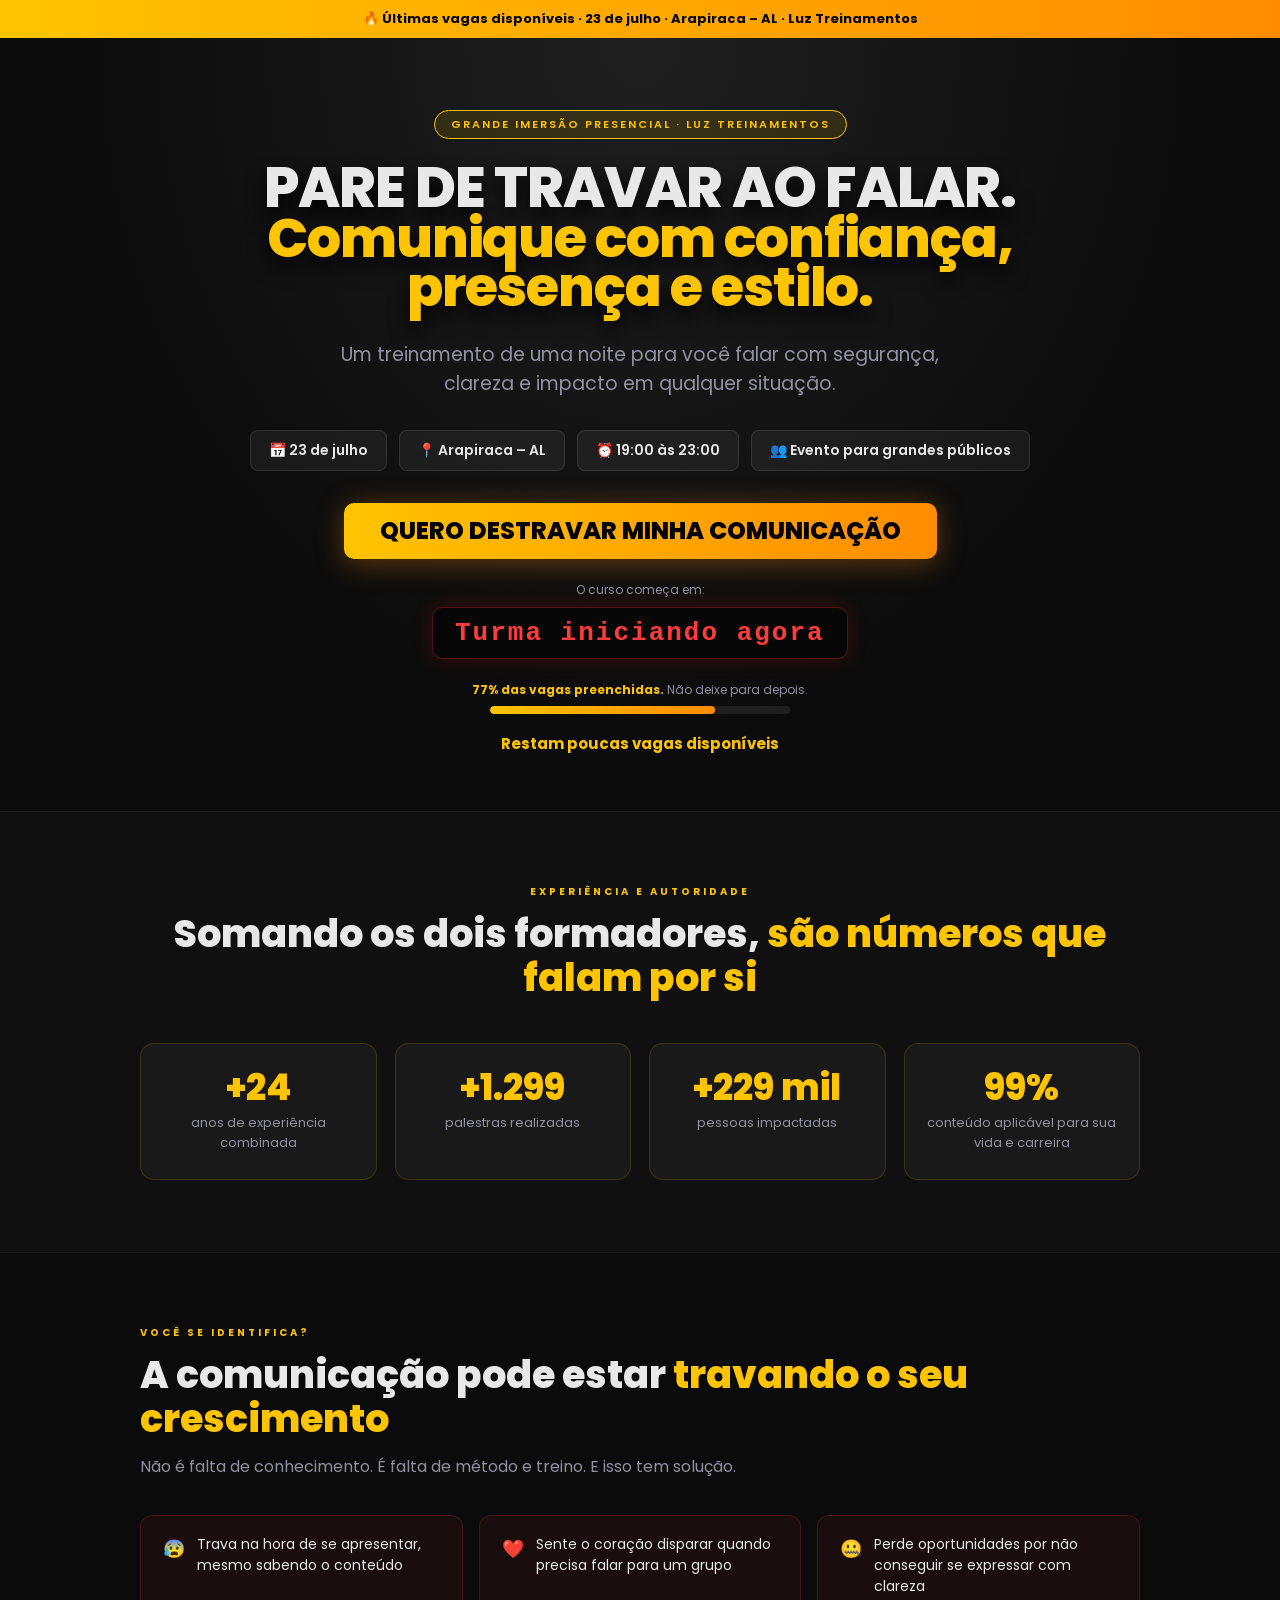
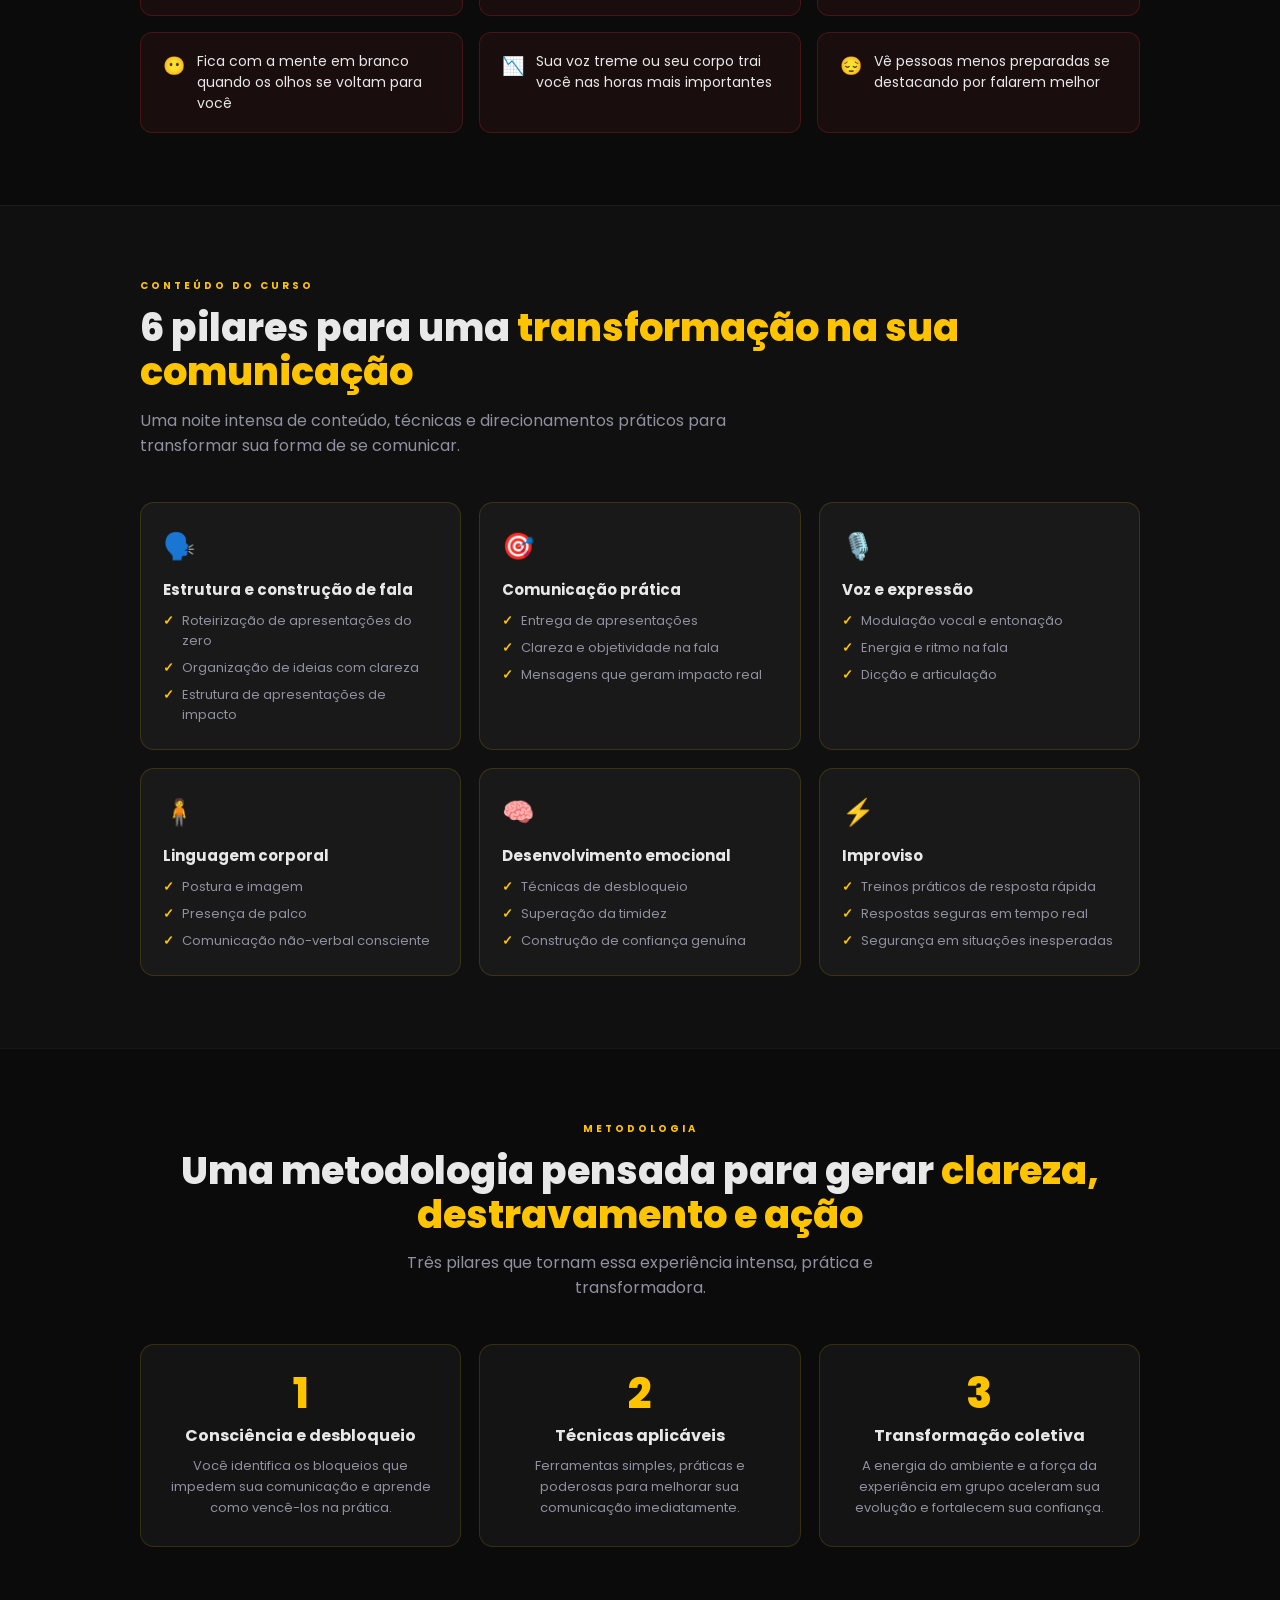
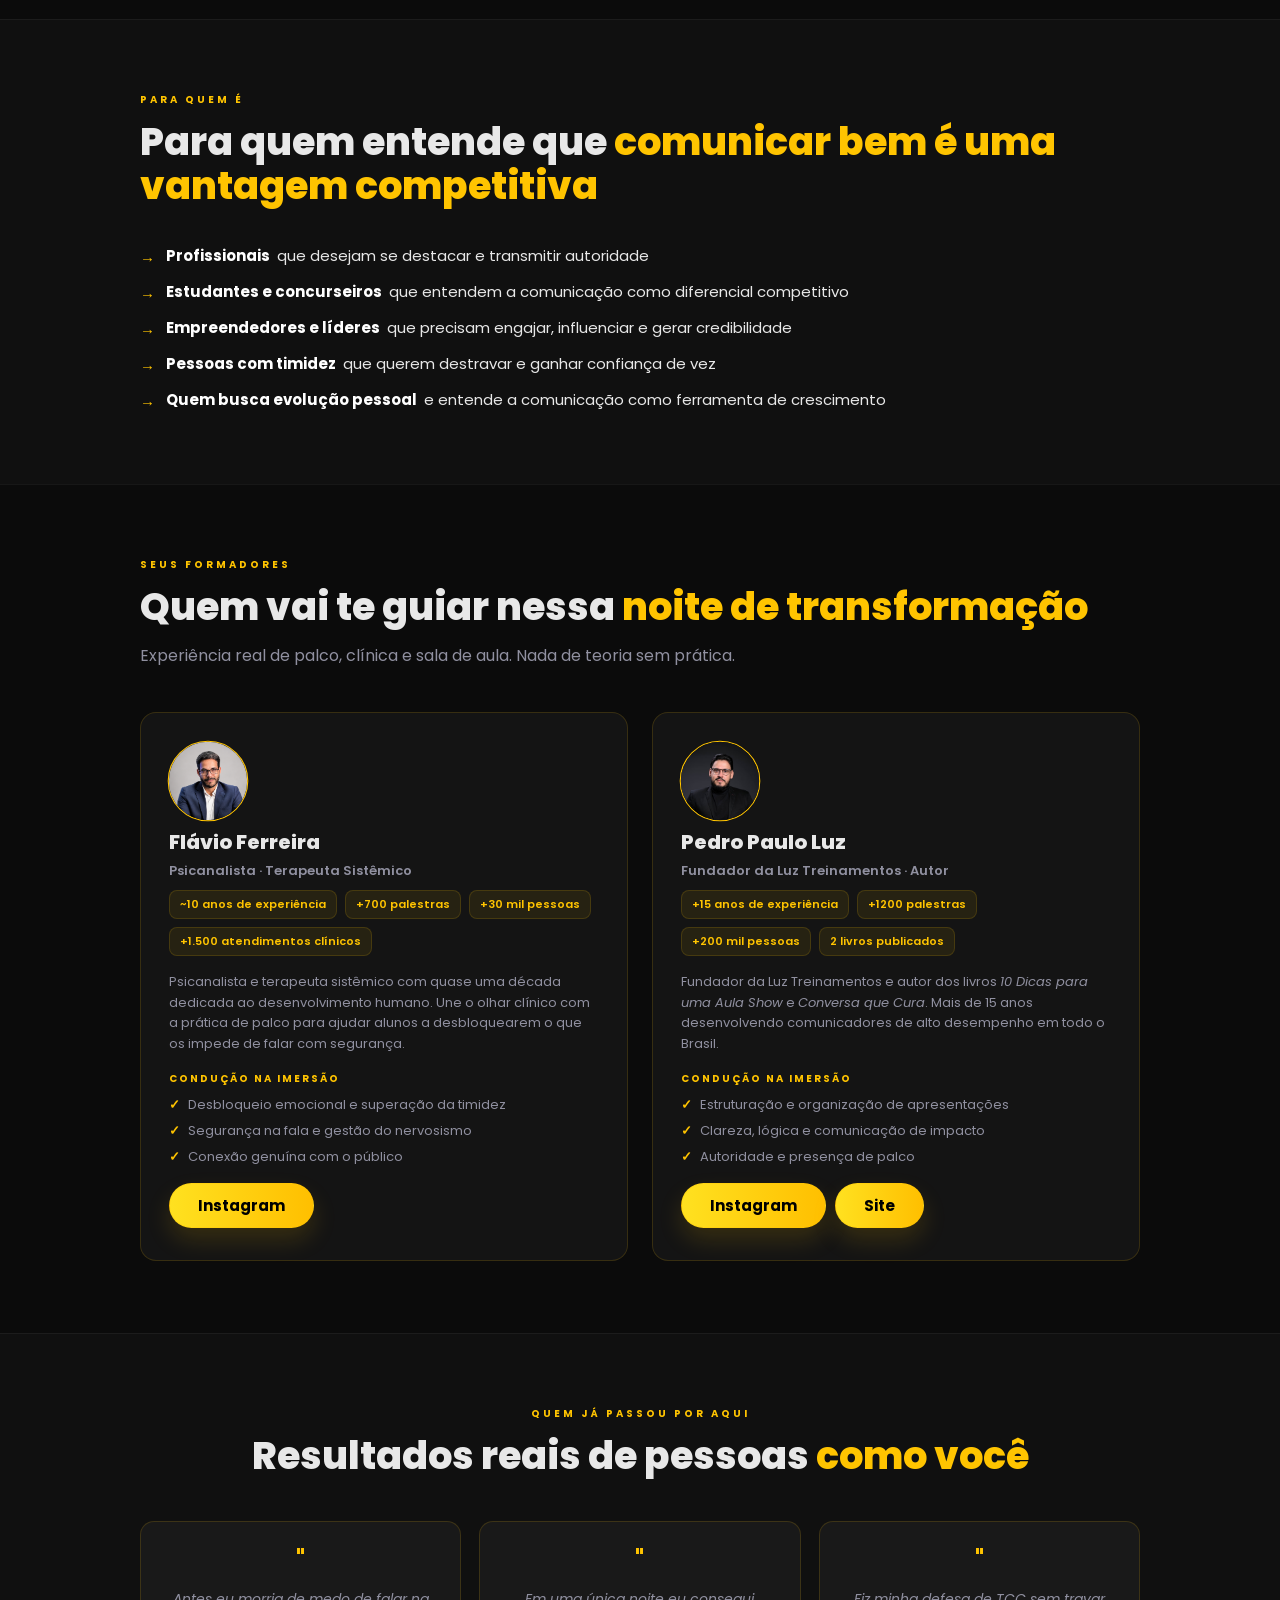
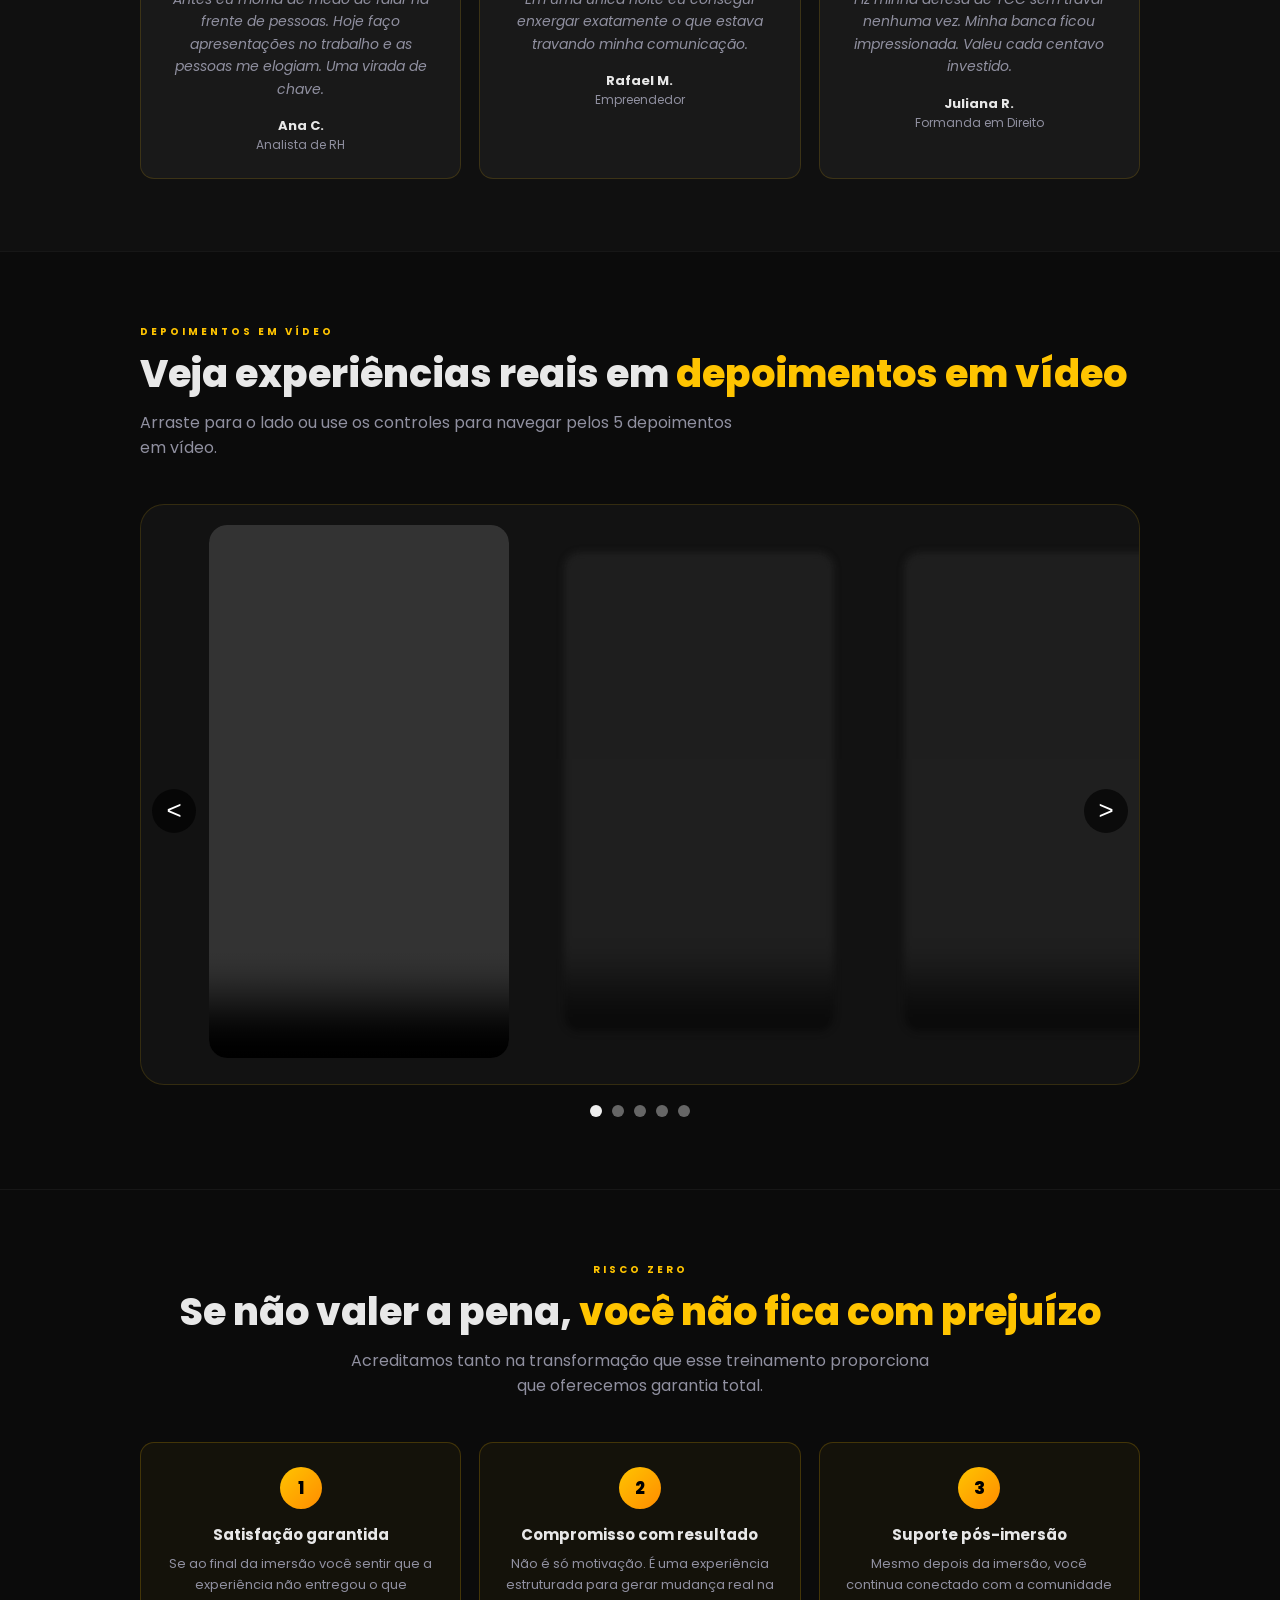
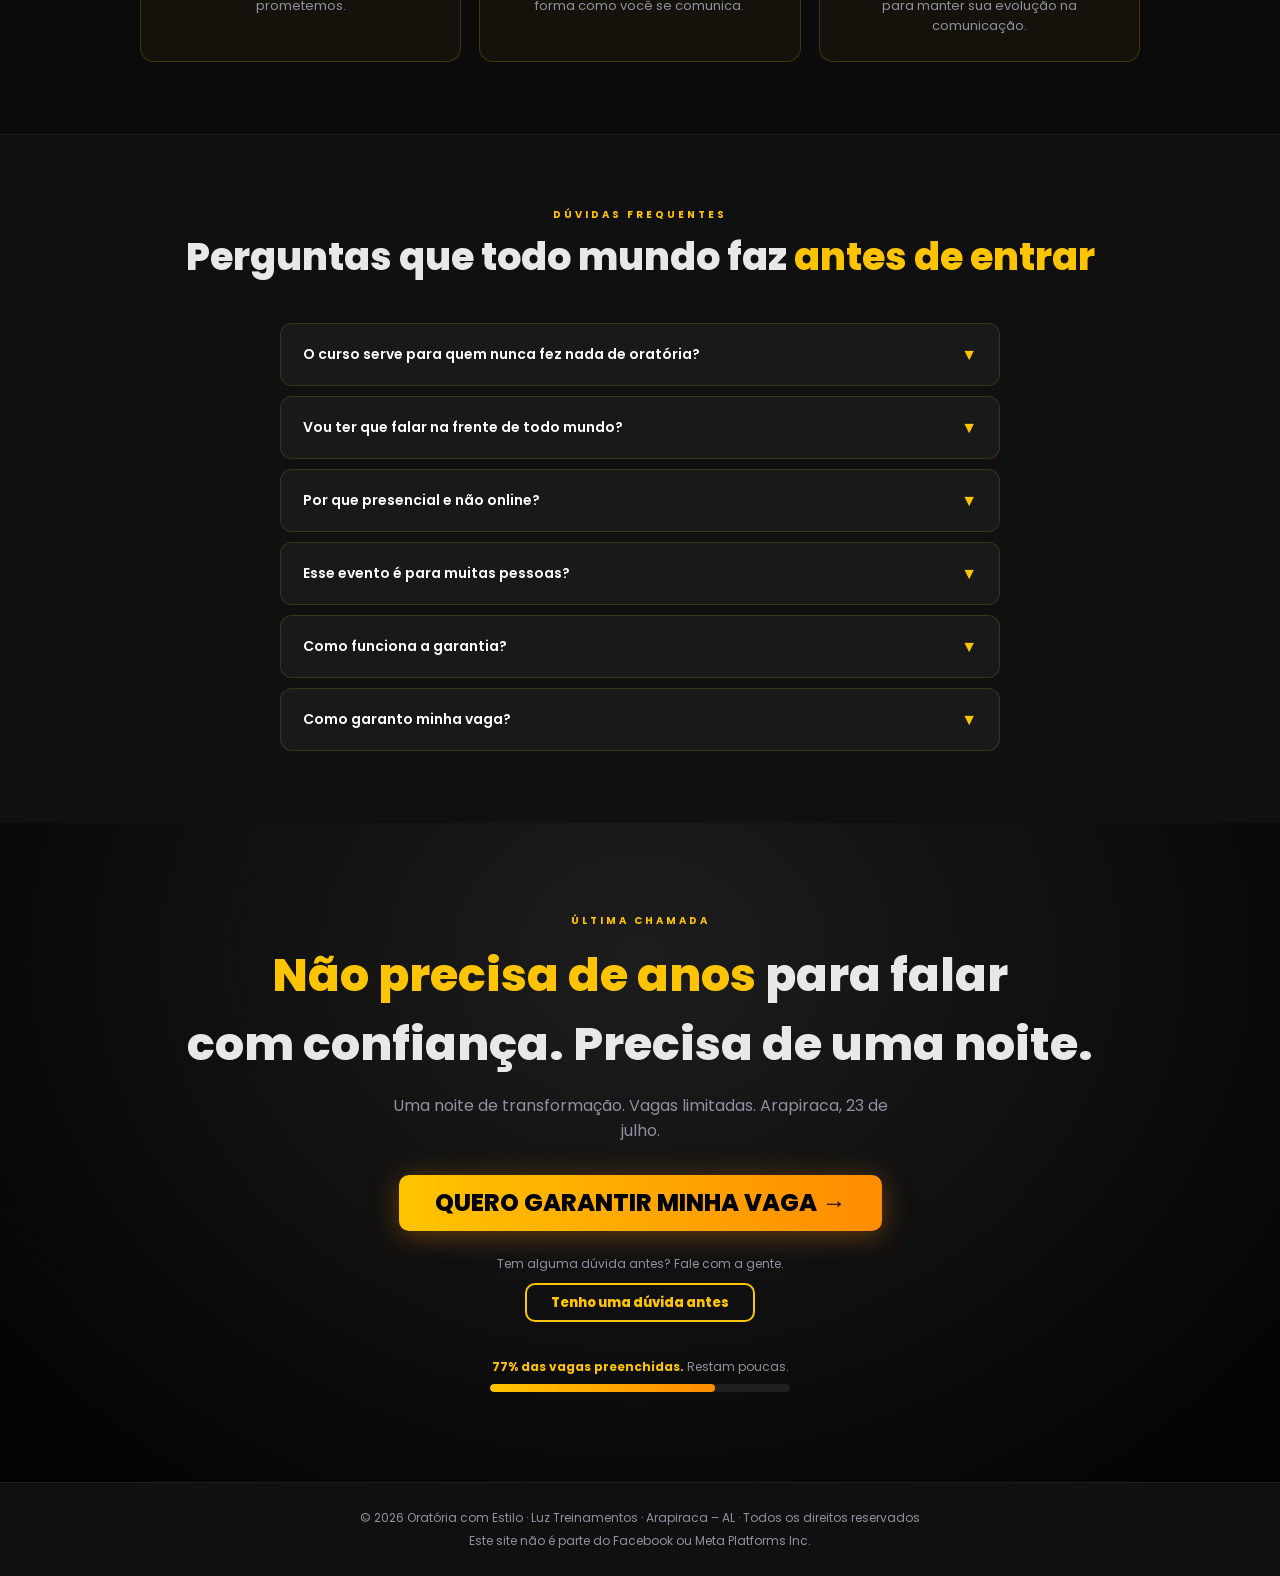
==== commit b27e17ca: "s" ====
--- a/index.html
+++ b/index.html
@@ -223,7 +223,7 @@
           </div>
         </div>
         <div class="carousel-item">
-          <video controls playsinline preload="metadata" src="" poster=""></video>
+          <video controls playsinline preload="metadata" src="ss" poster=""></video>
           <div class="carousel-caption">
             <strong></strong>
             <span></span>
@@ -276,7 +276,7 @@
   <a href="garantindo vaga/index.html" class="btn" id="cb1">QUERO GARANTIR MINHA VAGA →</a>
   <div style="margin-top:24px">
     <p style="font-size:12px;color:var(--m)">Tem alguma dúvida antes? Fale com a gente.</p>
-    <a href="#" class="btn bto" id="cb2" style="margin-top:10px">Tenho uma dúvida antes</a>
+    <a href="https://wa.me/5582999036361" class="btn bto" id="cb2" style="margin-top:10px">Tenho uma dúvida antes</a>
   </div>
   <div style="margin-top:36px">
     <p class="vt"><span class="vp">77% das vagas preenchidas.</span> Restam poucas.</p>
--- a/style.css
+++ b/style.css
@@ -71,7 +71,7 @@
 
 .hero h1 {
   font-size: clamp(28px, 5vw, 56px);
-  font-weight: 800;
+  font-weight: 800; 
   line-height: 0.90;
   letter-spacing: -0.02em;
   max-width: 820px;
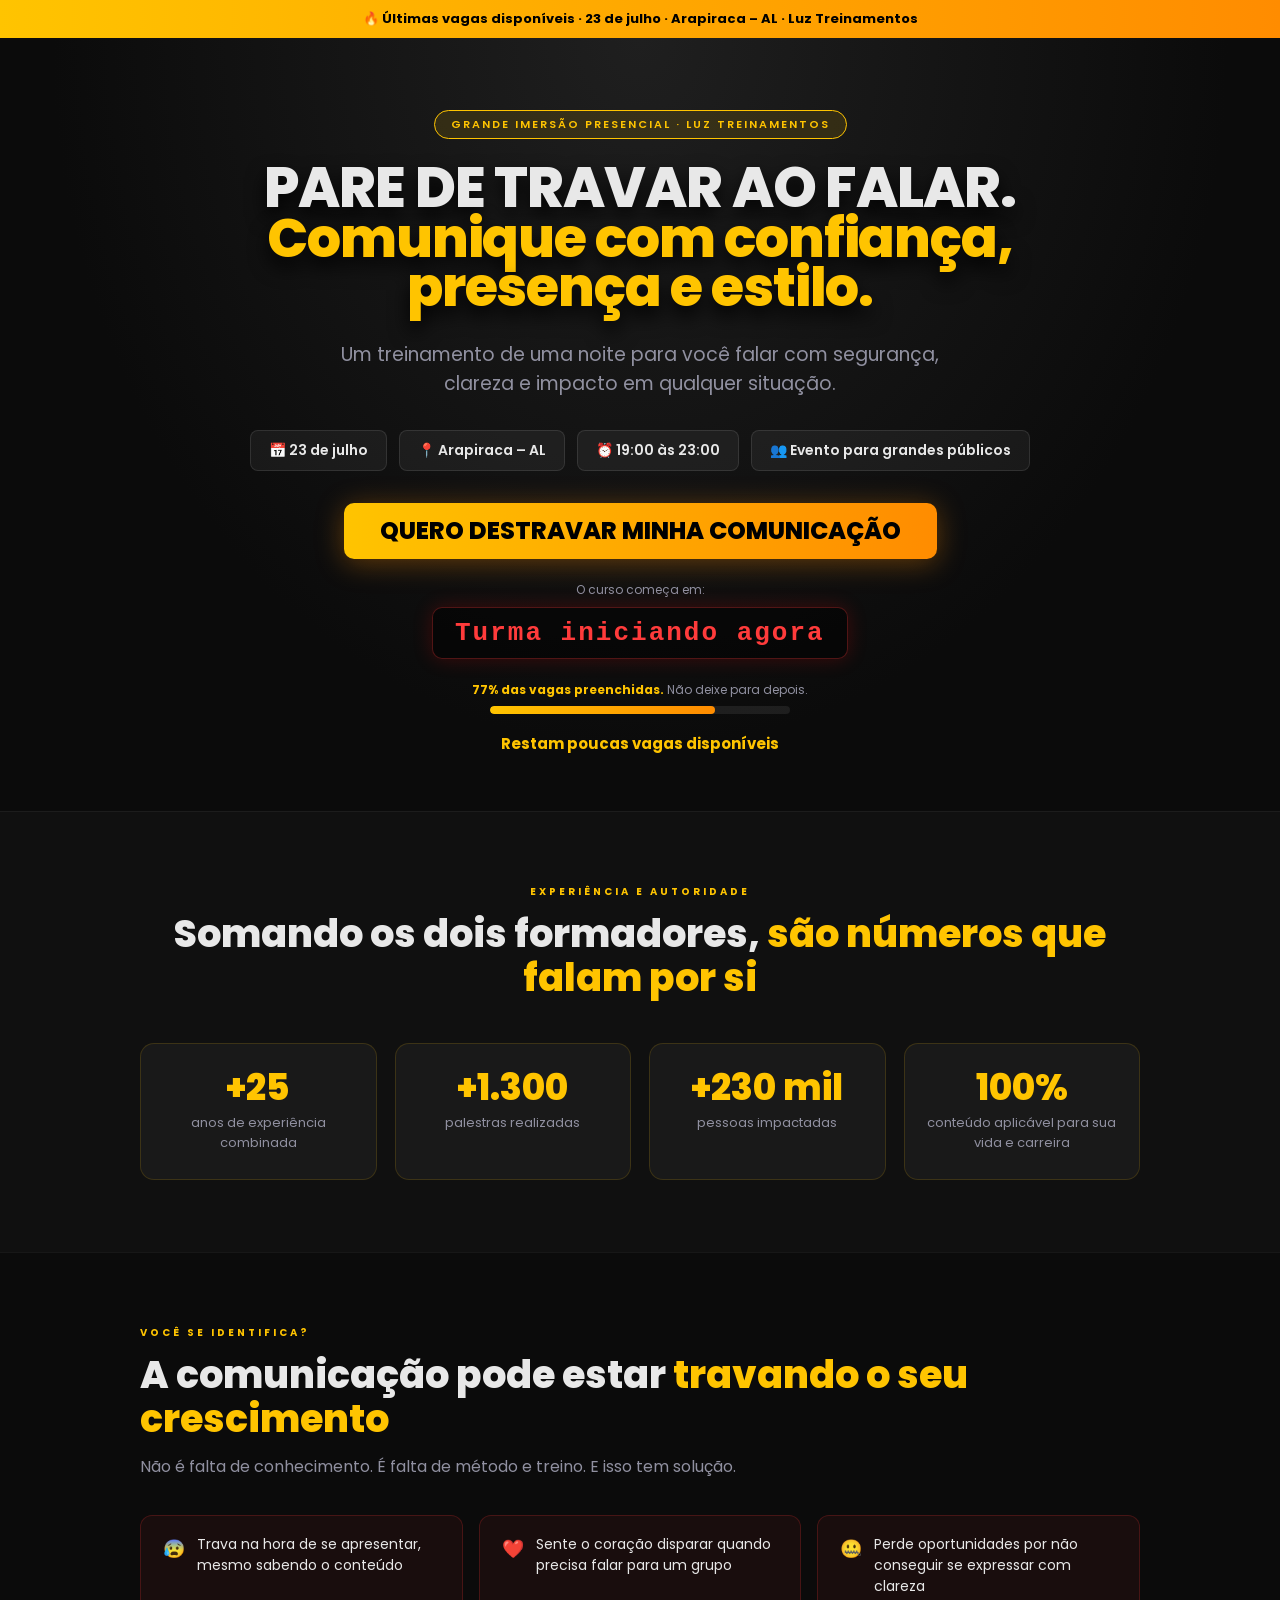
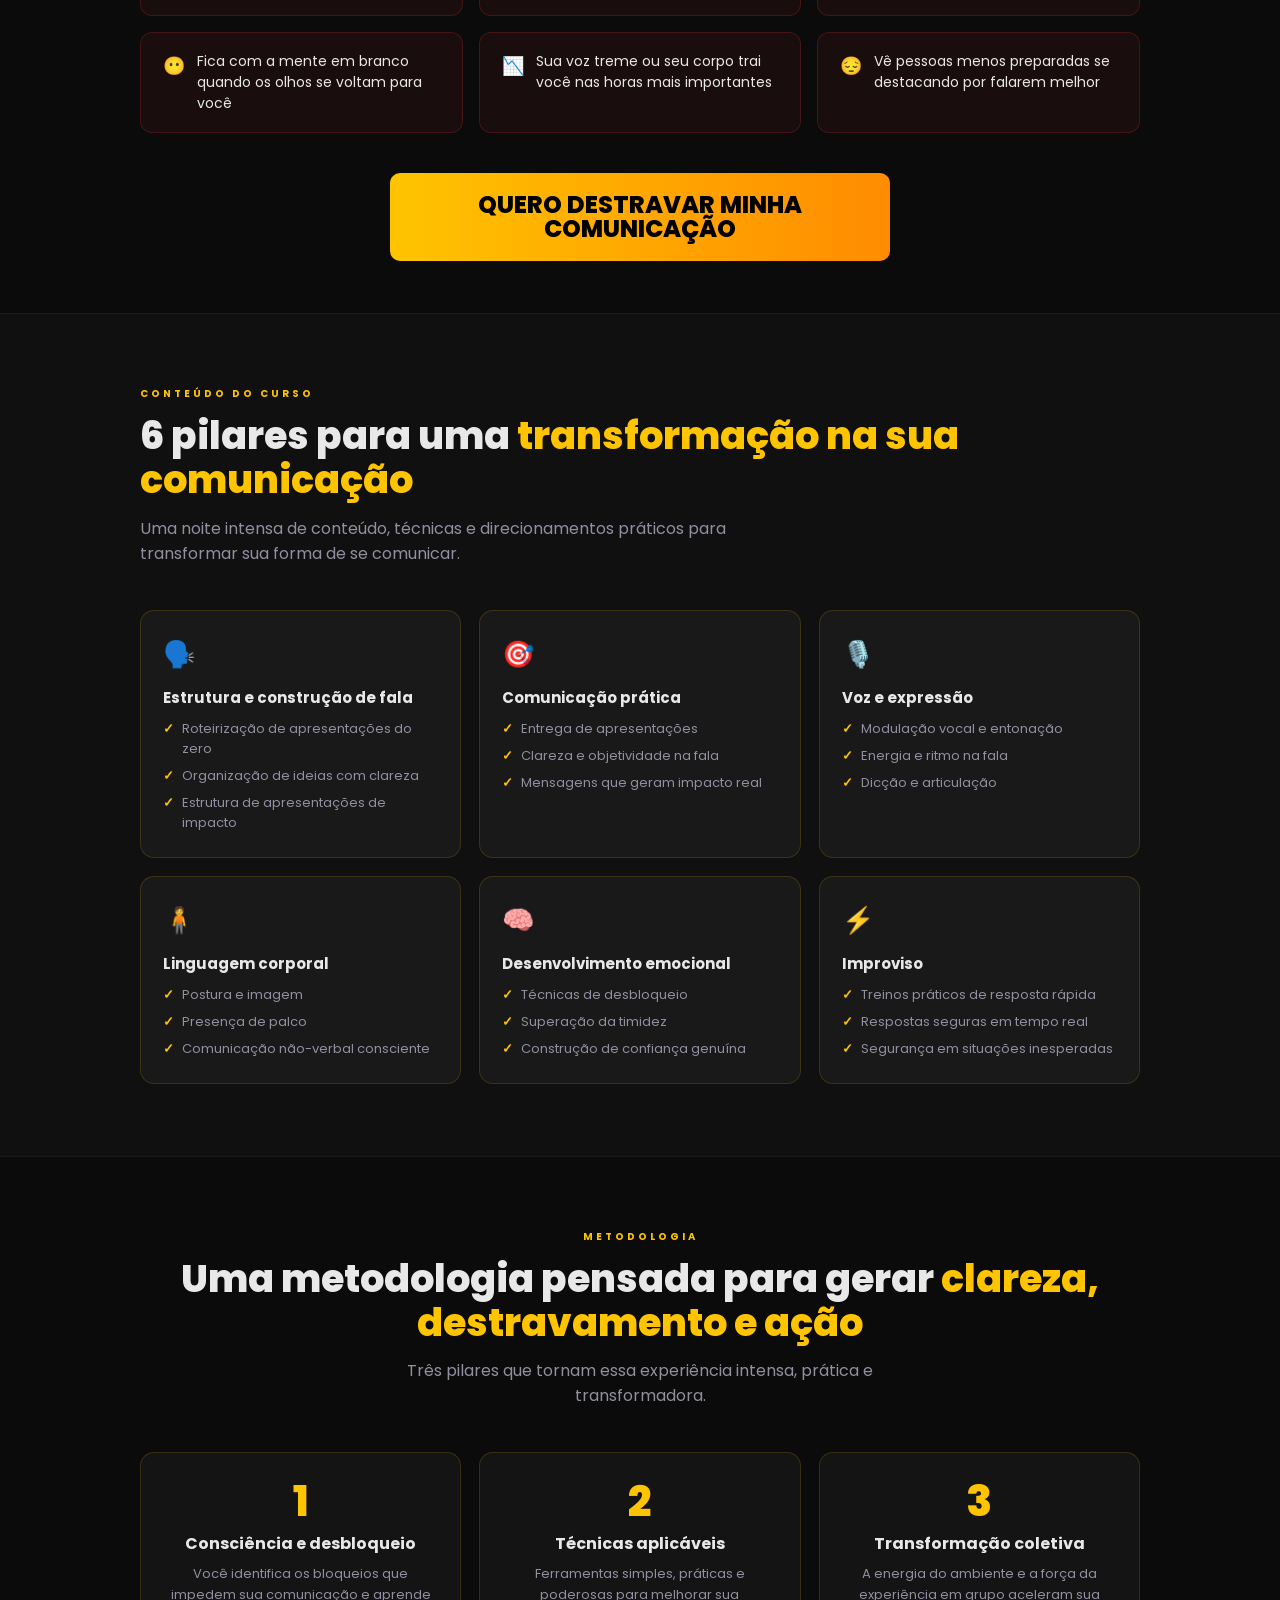
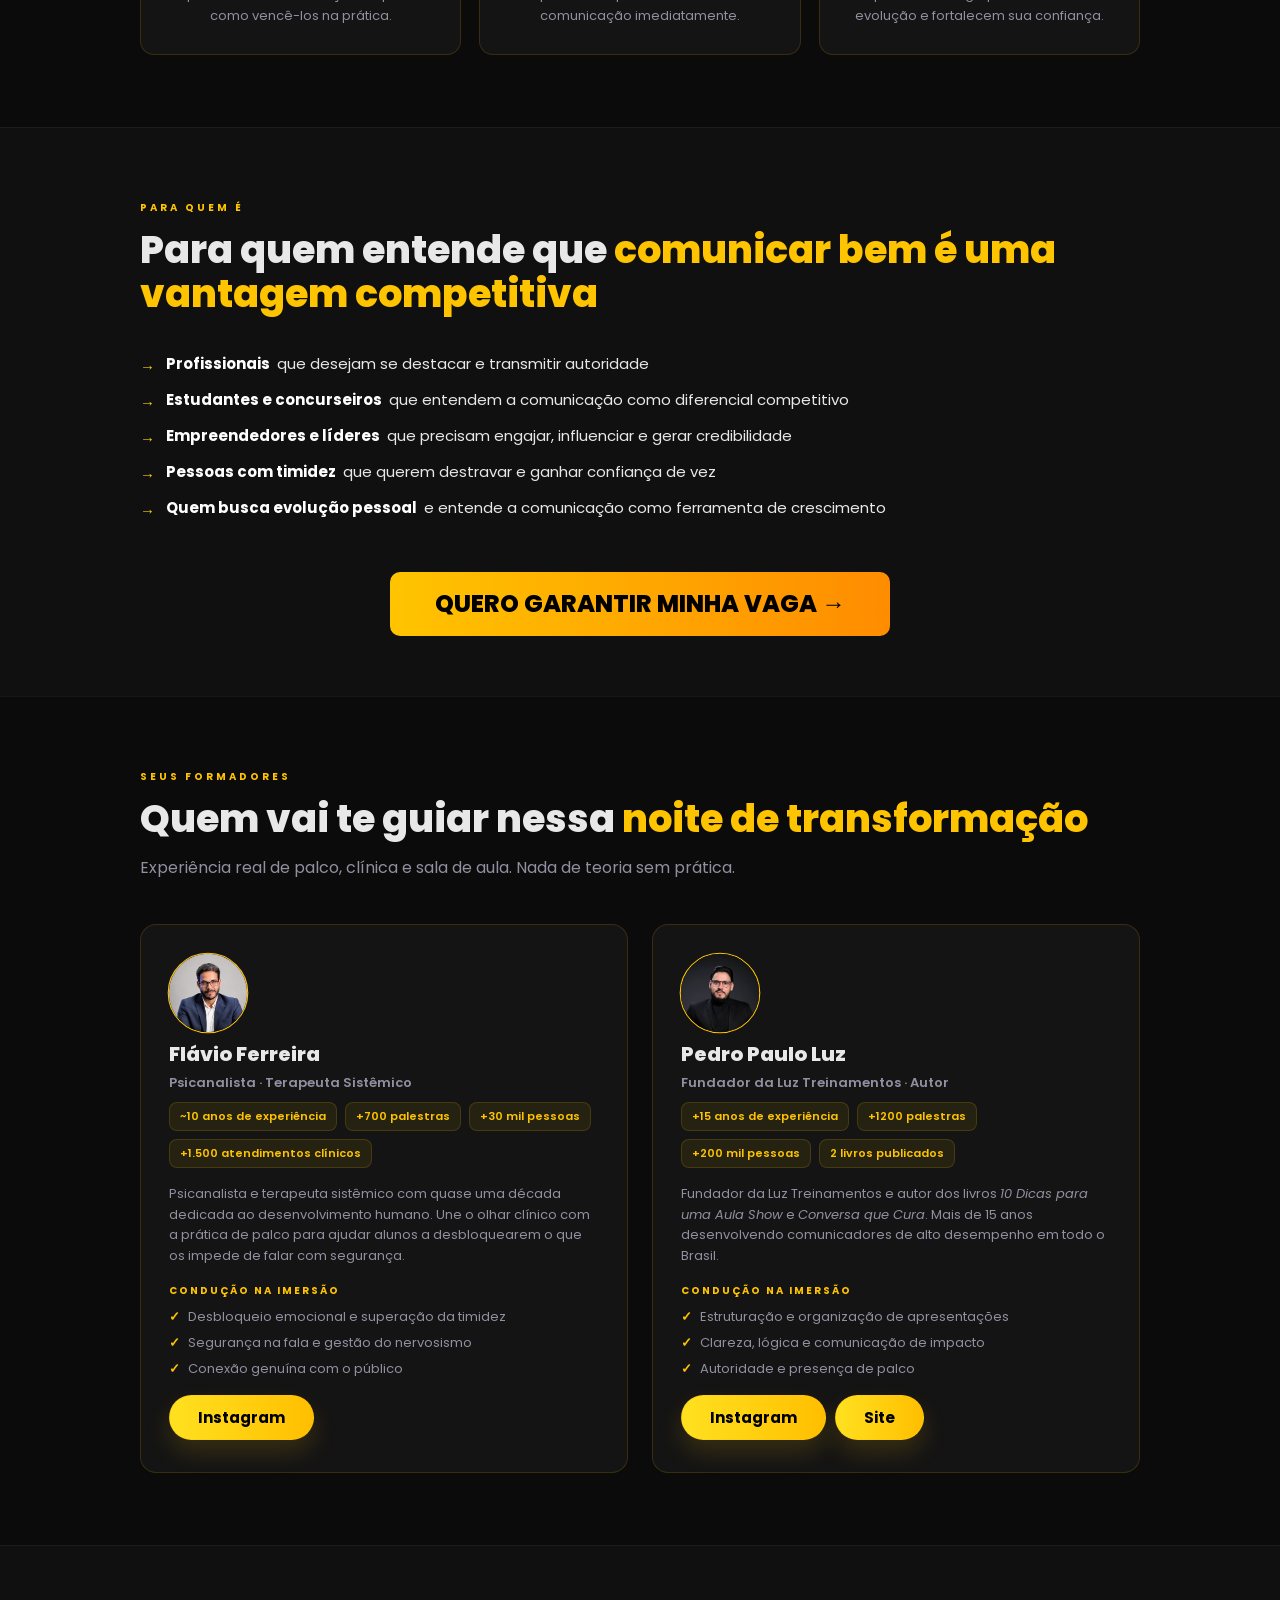
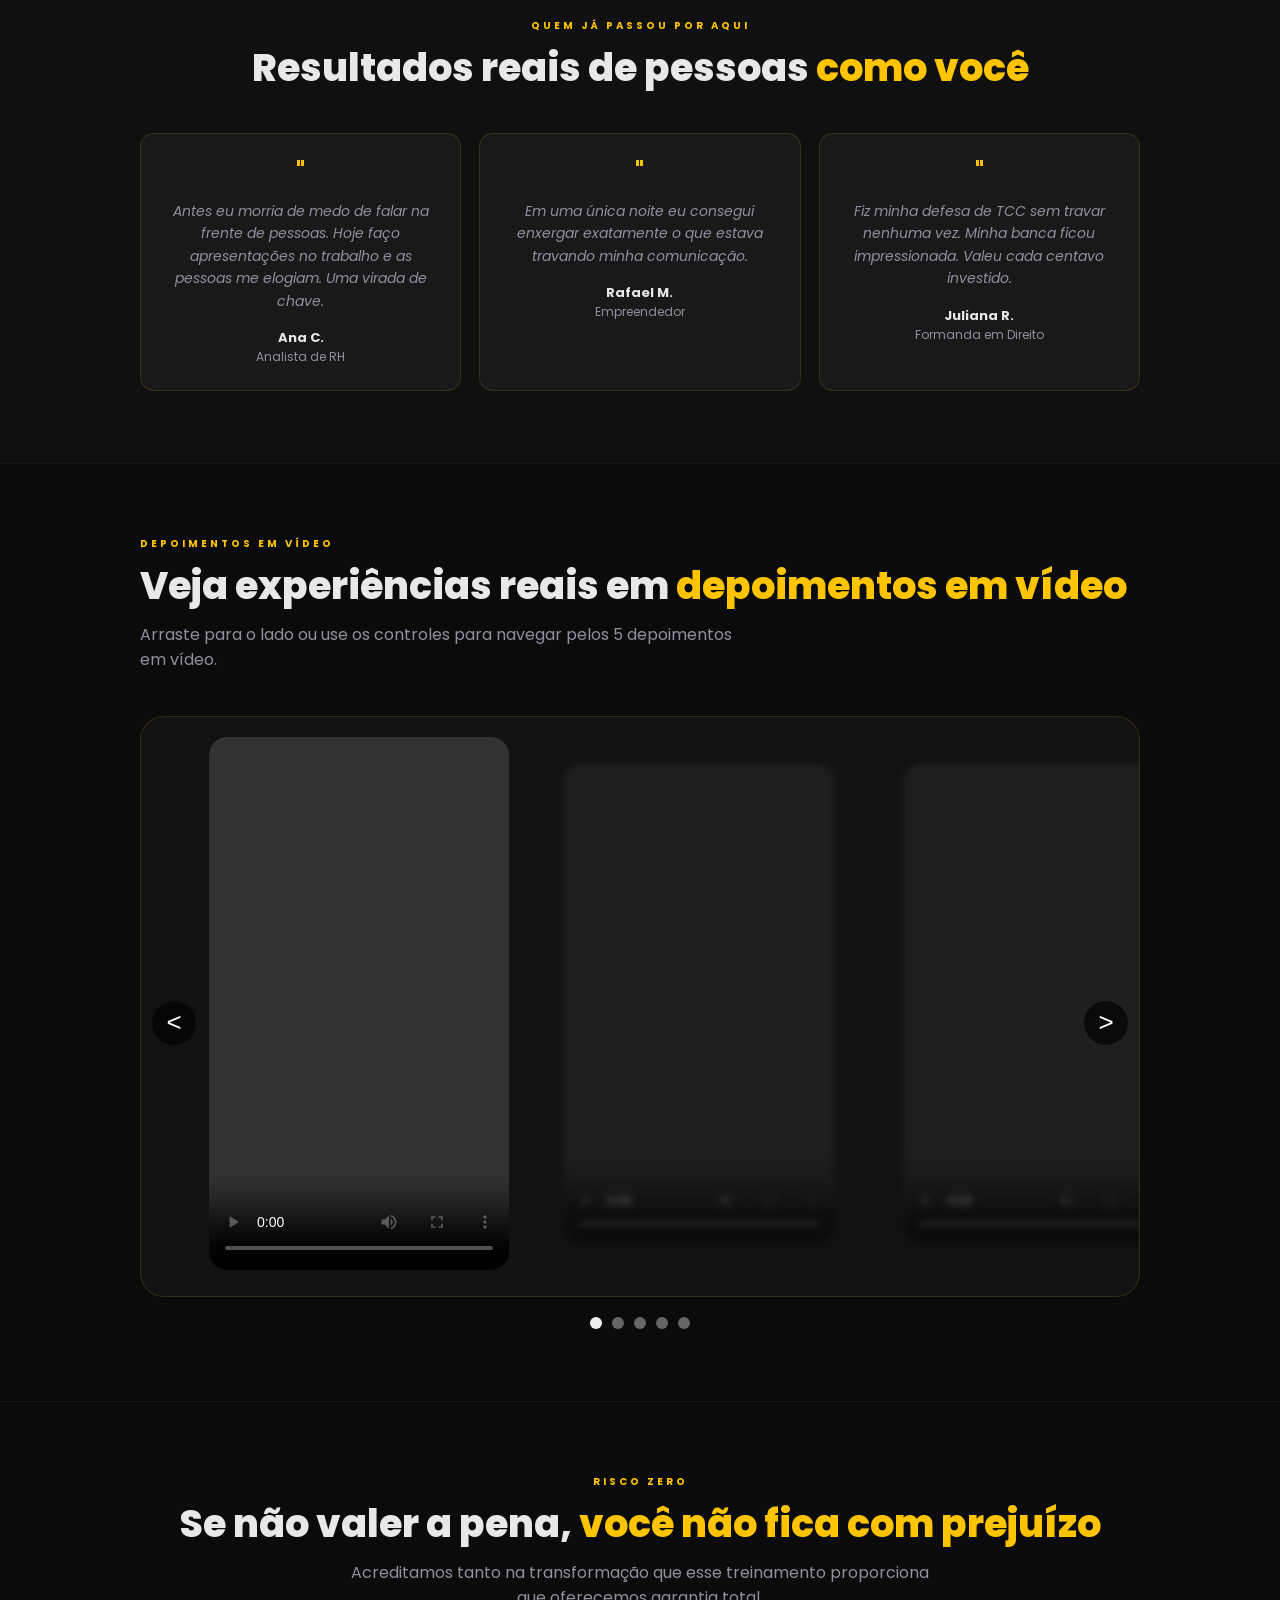
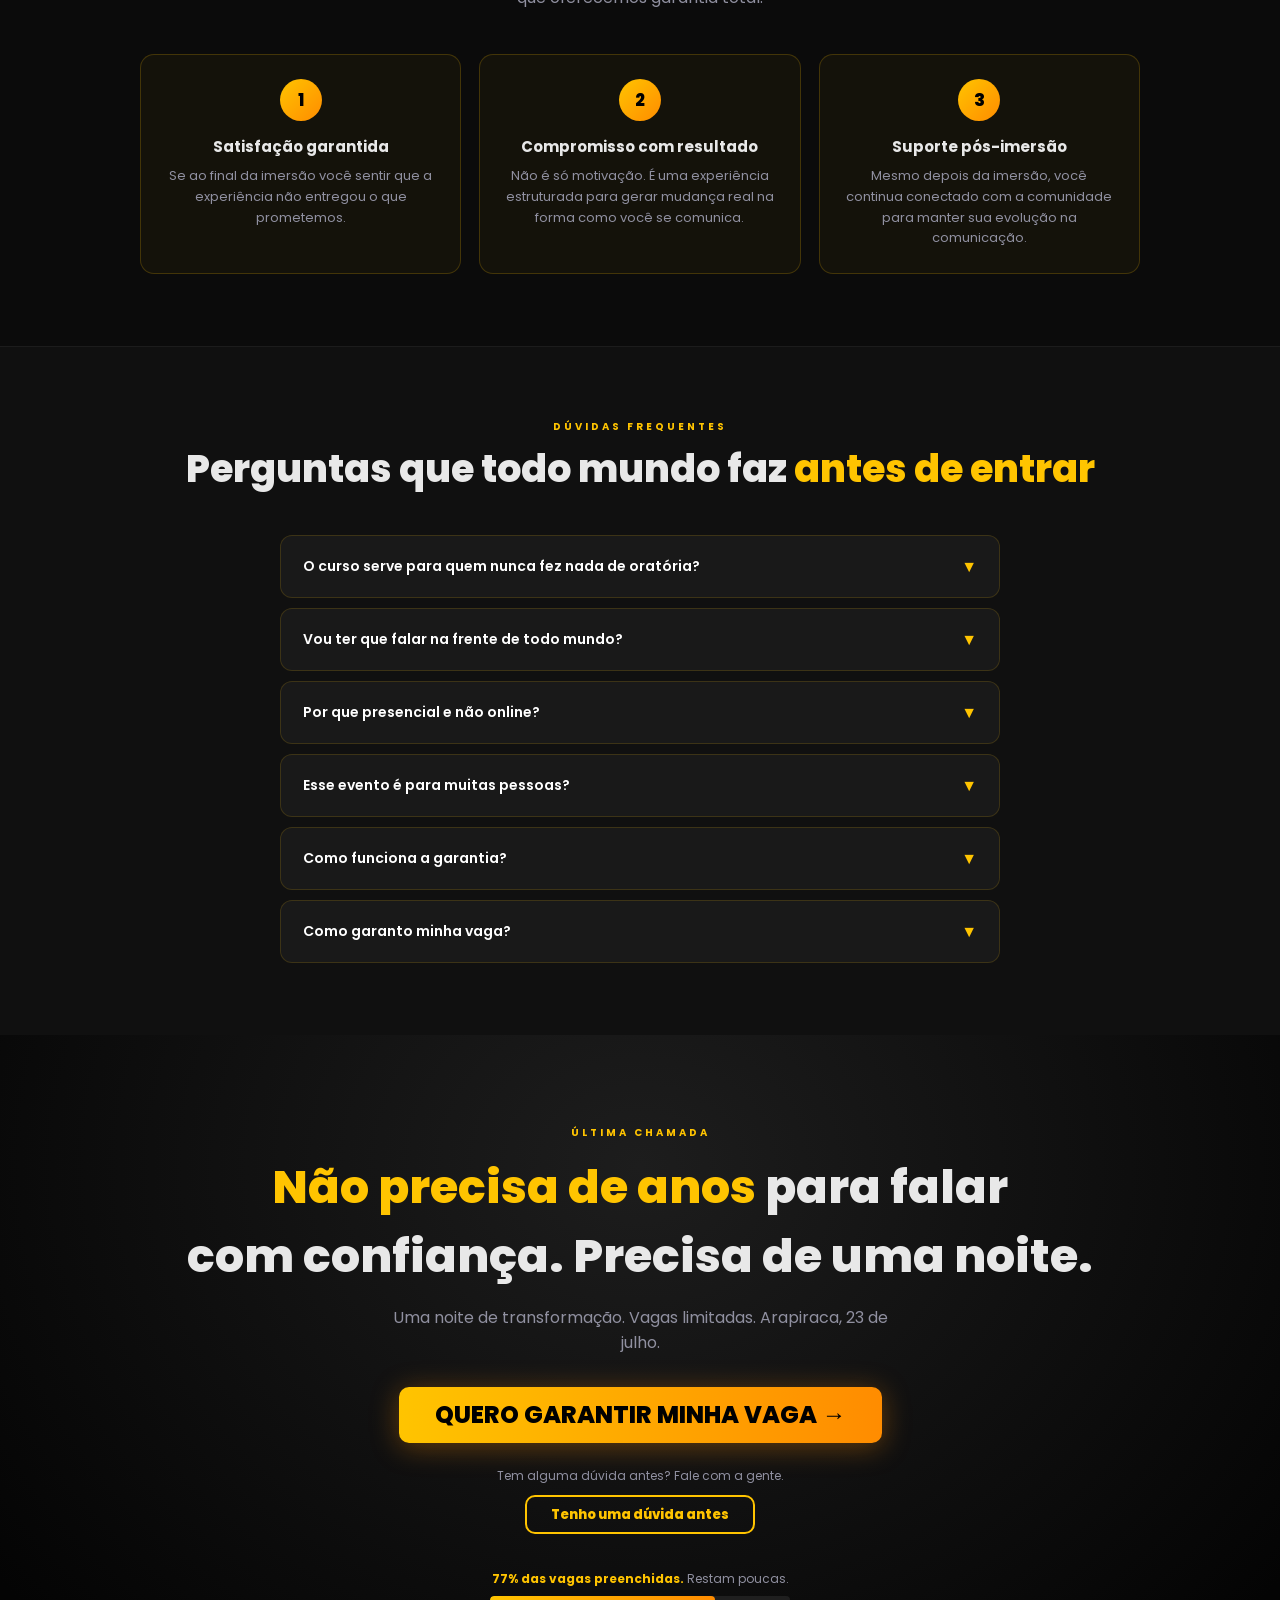
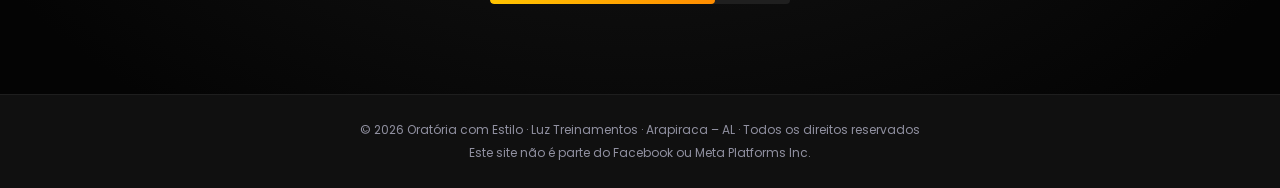
==== commit 81346fcc: "5" ====
--- a/index.html
+++ b/index.html
@@ -62,7 +62,9 @@
     <li><span class="ic">😔</span>Vê pessoas menos preparadas se destacando por falarem melhor</li>
   </ul>
 </div>
-</section>
+<a href="garantindo vaga/index.html" class="btn-meio" id="cb1">QUERO DESTRAVAR MINHA COMUNICAÇÃO</a>
+</section>
+
 
 <!-- CONTEÚDO -->
 <section class="sec">
@@ -112,6 +114,7 @@
   </ul>
 </div>
 </section>
+ <a href="garantindo vaga/index.html" class="btn-mei" id="cb1">QUERO GARANTIR MINHA VAGA →</a>
 
 <!-- FORMADORES -->
 <section class="sec pb">
--- a/style.css
+++ b/style.css
@@ -135,7 +135,67 @@
   transform: scale(1.04);
   box-shadow: 0 6px 36px rgba(255, 140, 0, 0.5);
 }
-
+.btn-mei {
+ /* Alinhamento da caixa no meio da página */
+  margin: -20px auto 60px auto; /* Cima, Direita (auto), Baixo, Esquerda (auto) */
+  width: 500px;
+  box-sizing: border-box;
+
+  /* Alinhamento do texto dentro do botão */
+  display: flex;
+  justify-content: center;
+  align-items: center;
+  text-align: center;
+
+  /* Design e Estilo */
+  background: linear-gradient(90deg, var(--g), var(--g2));
+  color: #000;
+  font-weight: 800;
+  font-size: 1.5rem;
+  line-height: 1.0;
+  padding: 20px 36px; /* Ajustado: 20px cima/baixo e 36px laterais */
+  border-radius: 10px;
+  text-decoration: none;
+  border: none;
+  cursor: pointer;
+
+  
+}
+
+.btn-mei:hover {
+  transform: scale(1.04);
+  box-shadow: 0 6px 36px rgba(255, 140, 0, 0.5);
+}
+.btn-meio {
+ /* Alinhamento da caixa no meio da página */
+  margin: 40px auto -20px auto; /* Cima, Direita (auto), Baixo, Esquerda (auto) */
+  width: 500px;
+  box-sizing: border-box;
+
+  /* Alinhamento do texto dentro do botão */
+  display: flex;
+  justify-content: center;
+  align-items: center;
+  text-align: center;
+
+  /* Design e Estilo */
+  background: linear-gradient(90deg, var(--g), var(--g2));
+  color: #000;
+  font-weight: 800;
+  font-size: 1.5rem;
+  line-height: 1.0;
+  padding: 20px 36px; /* Ajustado: 20px cima/baixo e 36px laterais */
+  border-radius: 10px;
+  text-decoration: none;
+  border: none;
+  cursor: pointer;
+
+}
+
+.btn-meio:hover {
+  transform: scale(1.04);
+  box-shadow: 0 6px 36px rgba(255, 140, 0, 0.5);
+}
 .bto {
   background: transparent;
   border: 2px solid var(--g);
@@ -212,9 +272,11 @@
 .sec {
   padding: 72px 0;
   border-top: 1px solid rgba(255, 255, 255, 0.05);
-}
-
-.pb { background: var(--bg2); }
+  
+}
+
+.pb { background: var(--bg2);
+ }
 
 .sl {
   font-size: 10px;
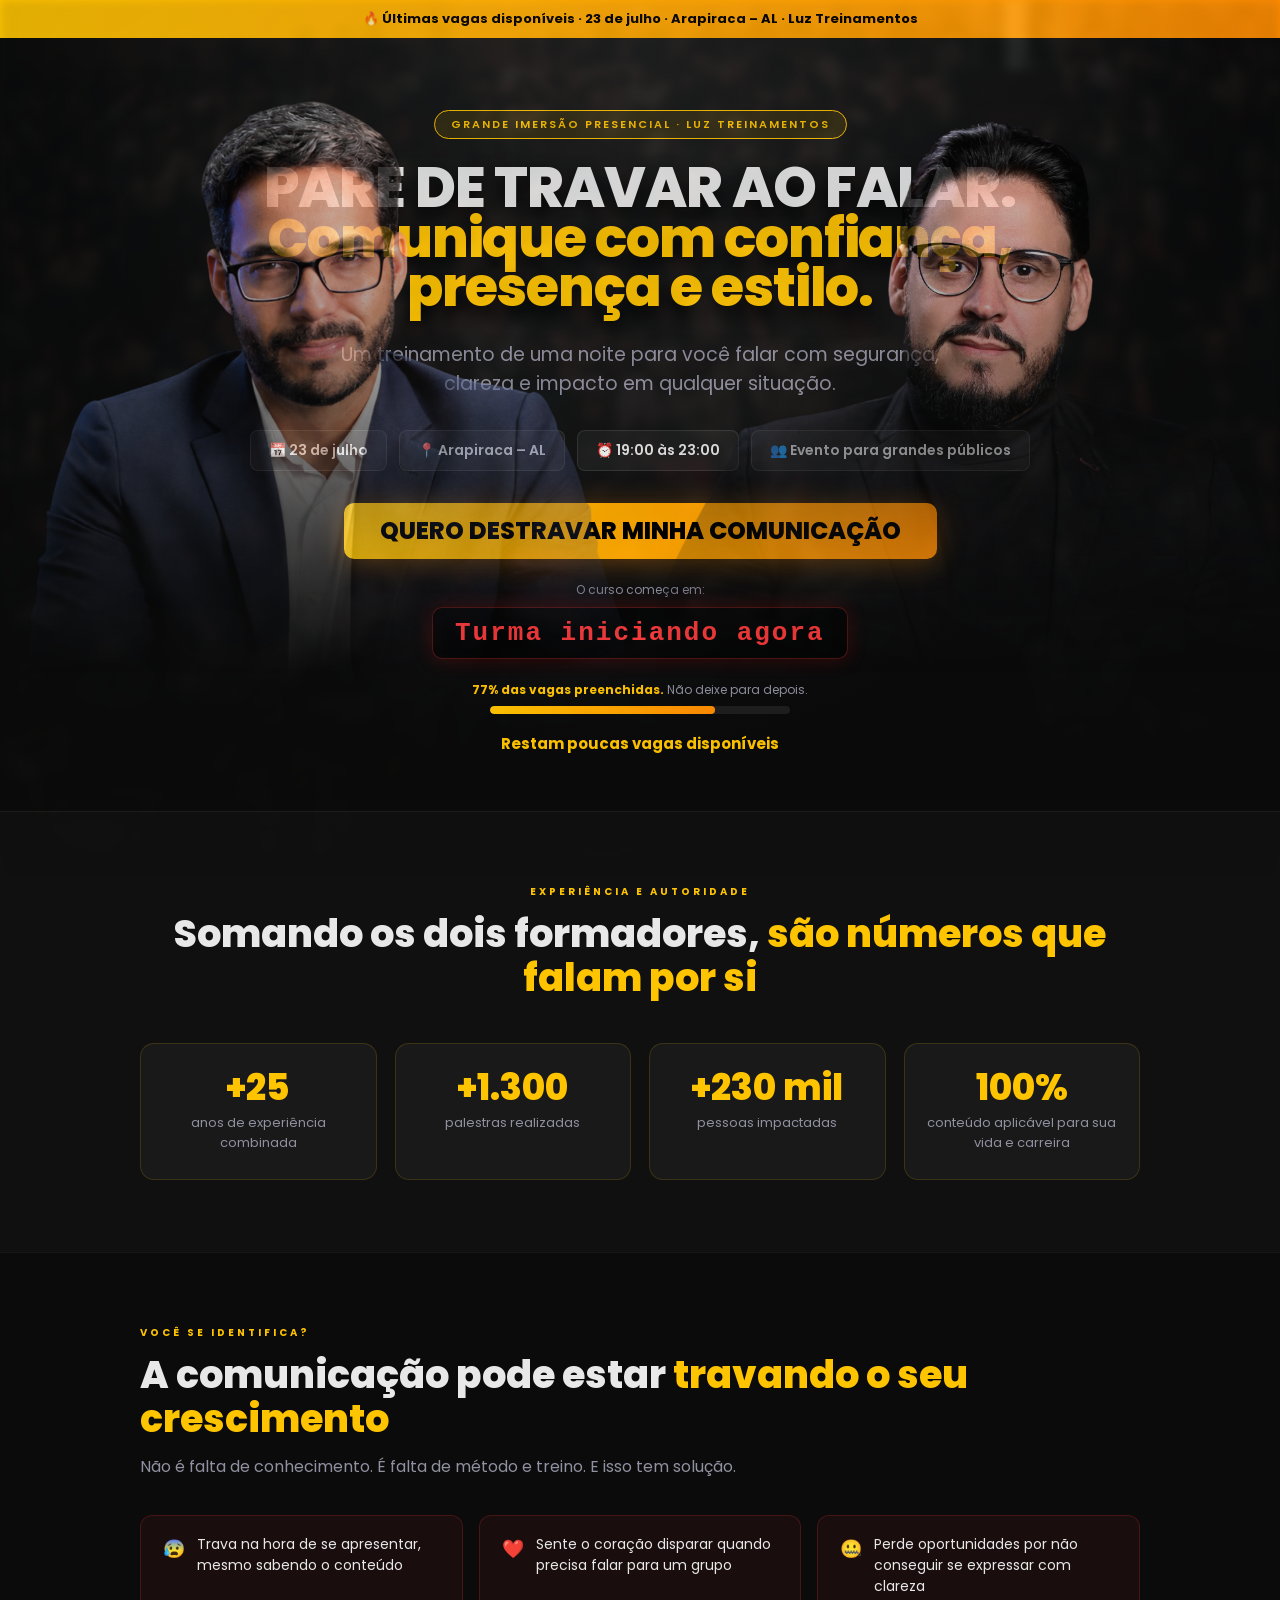
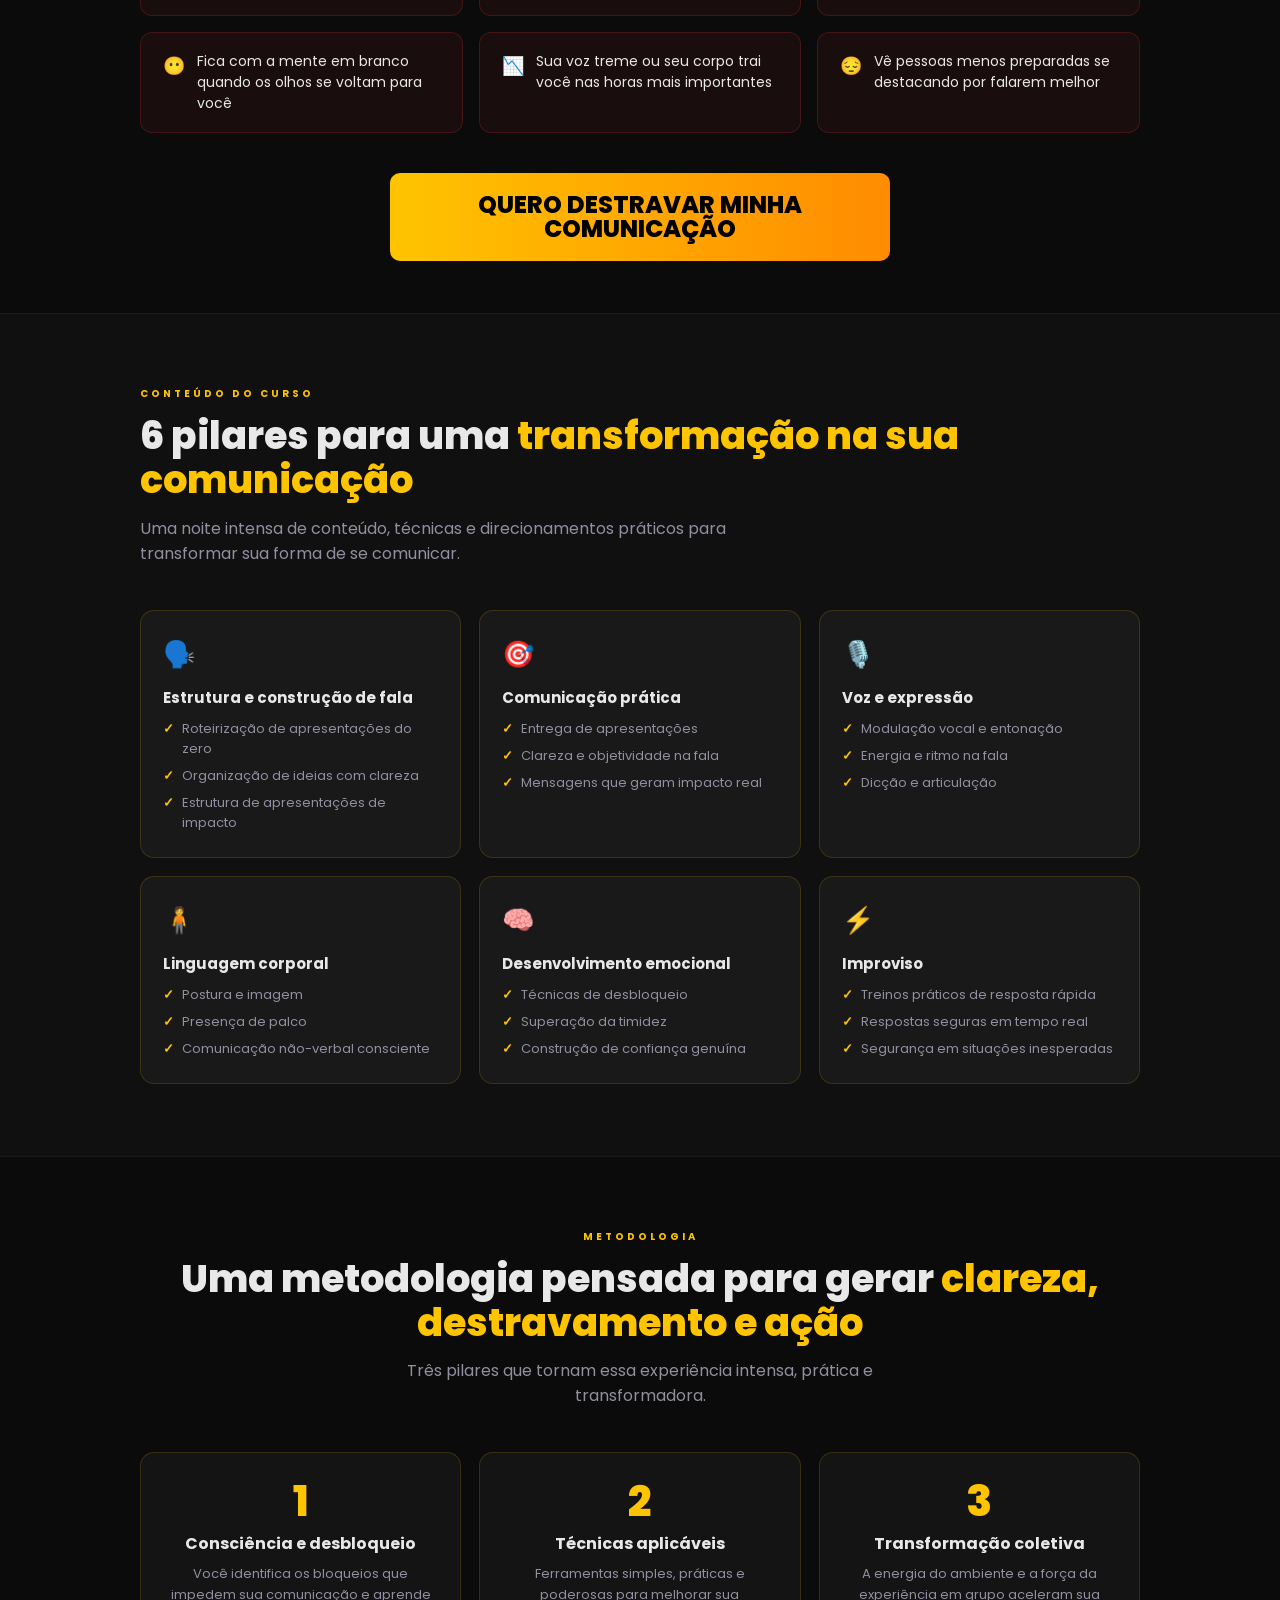
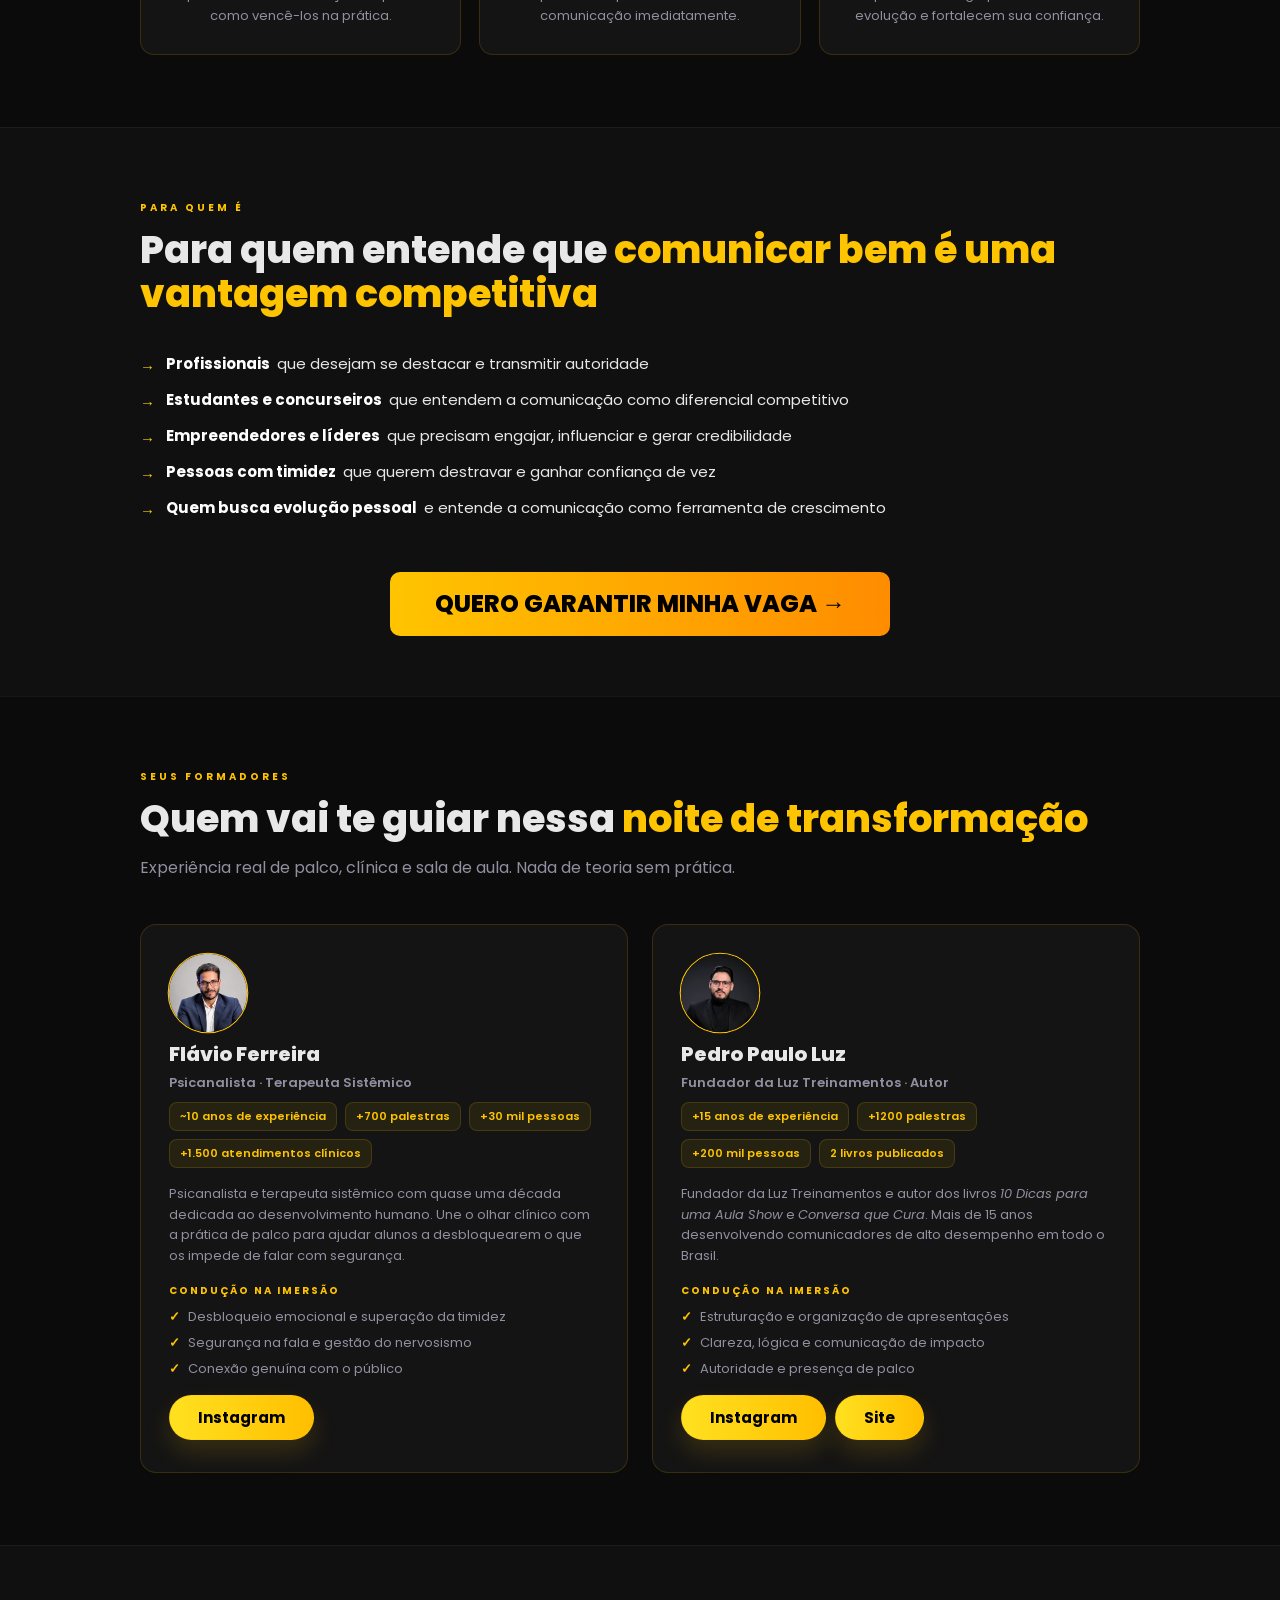
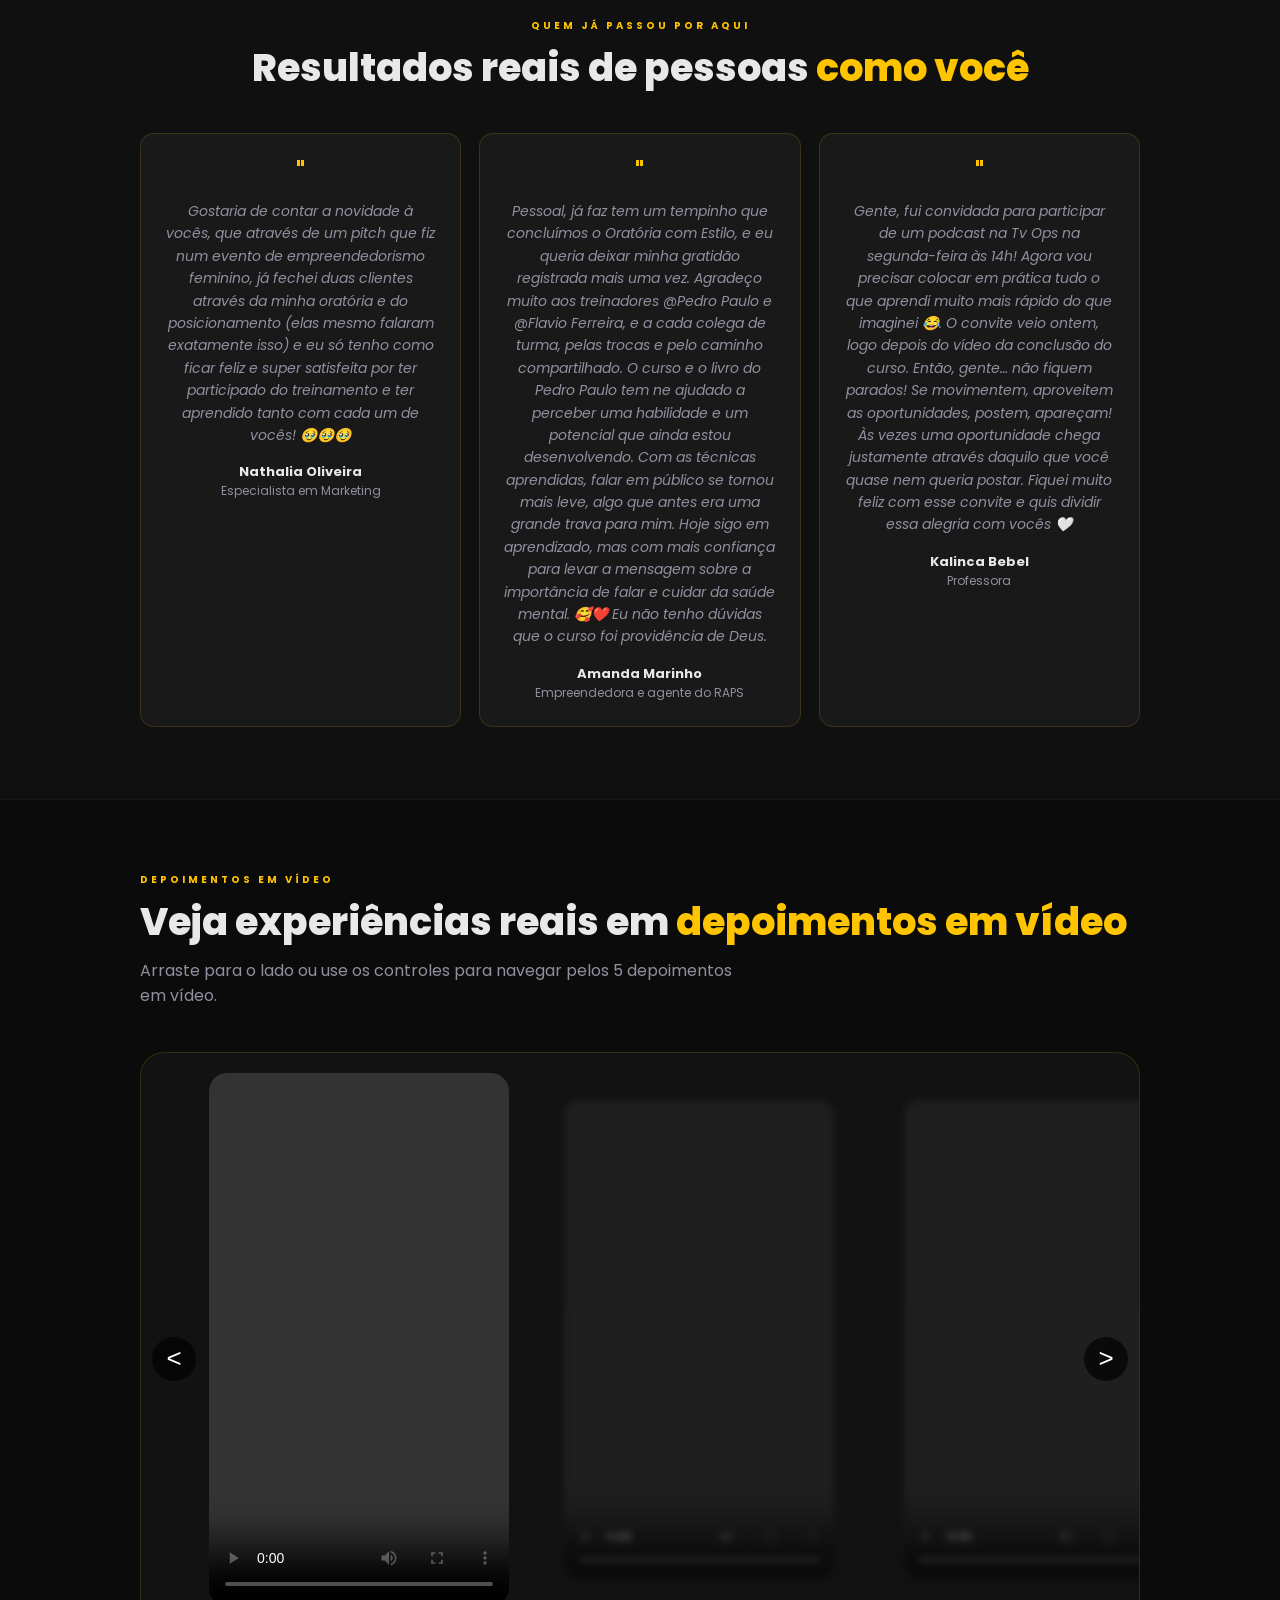
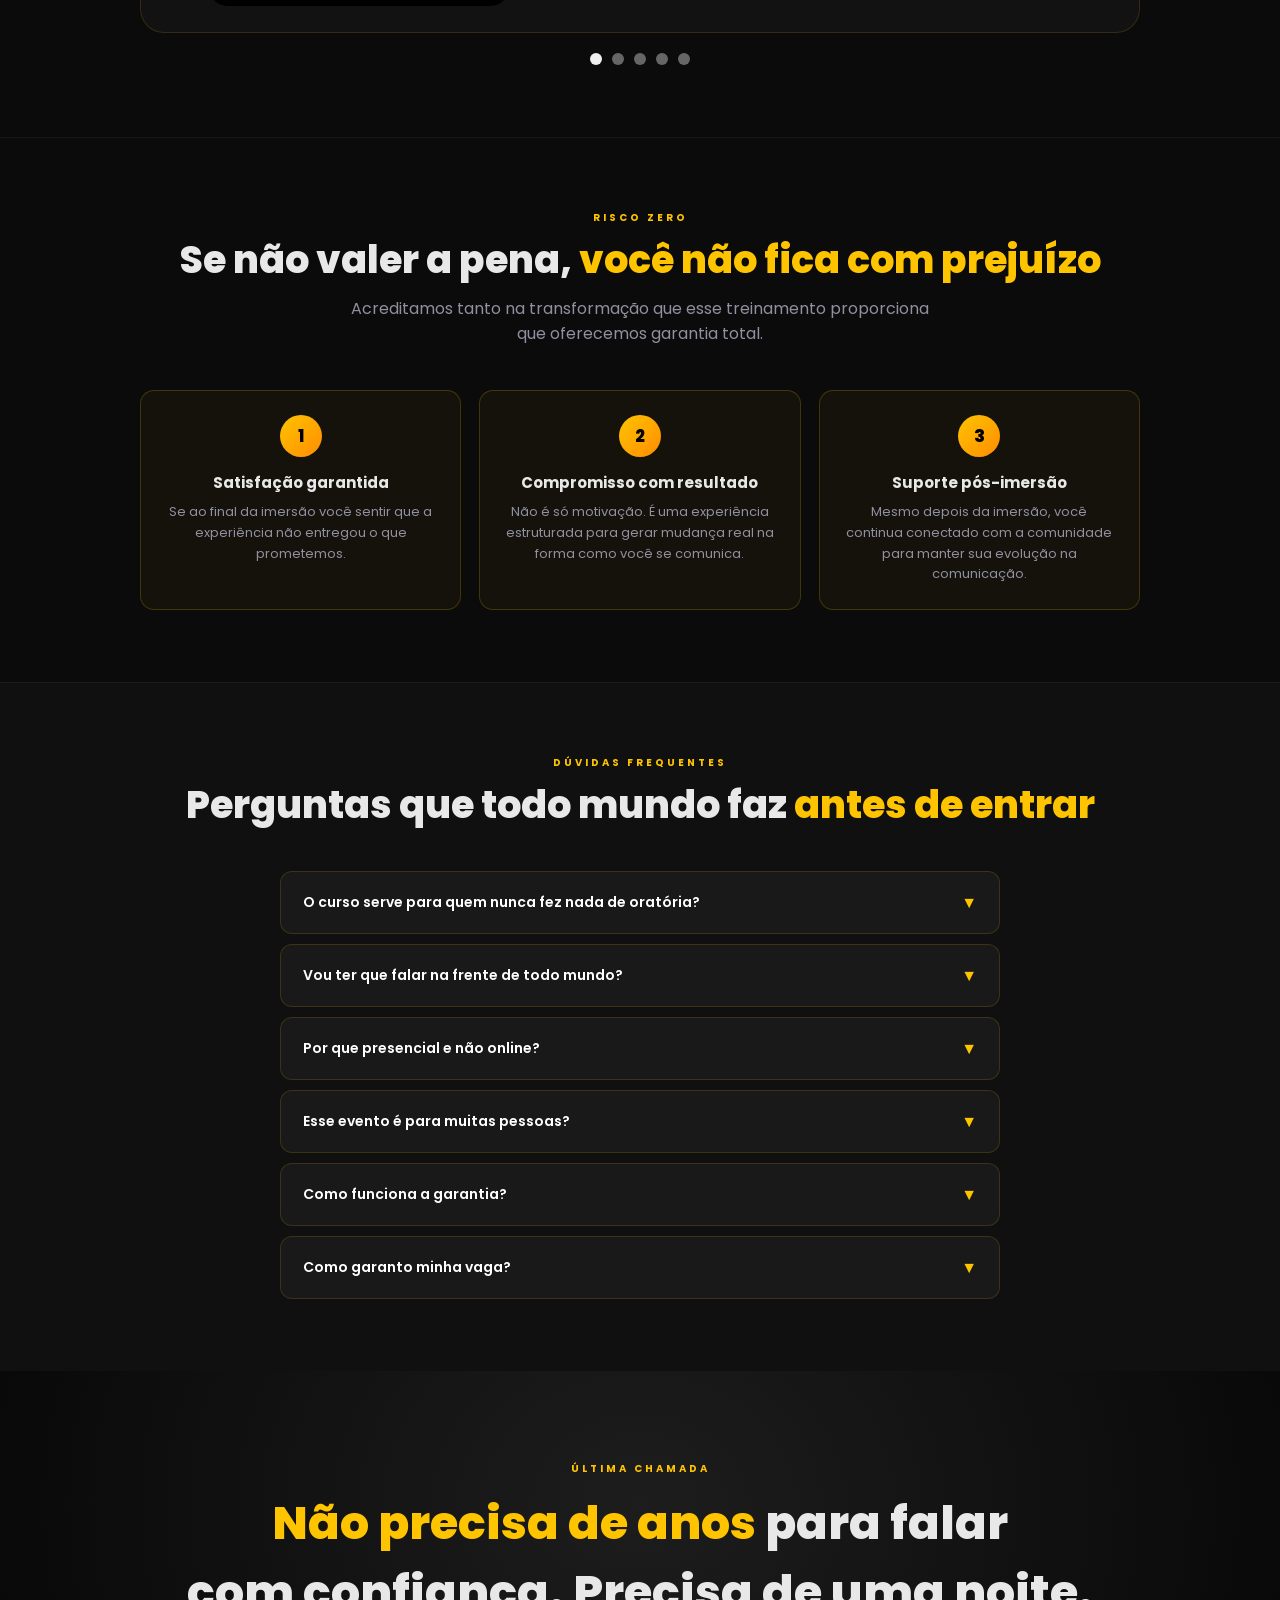
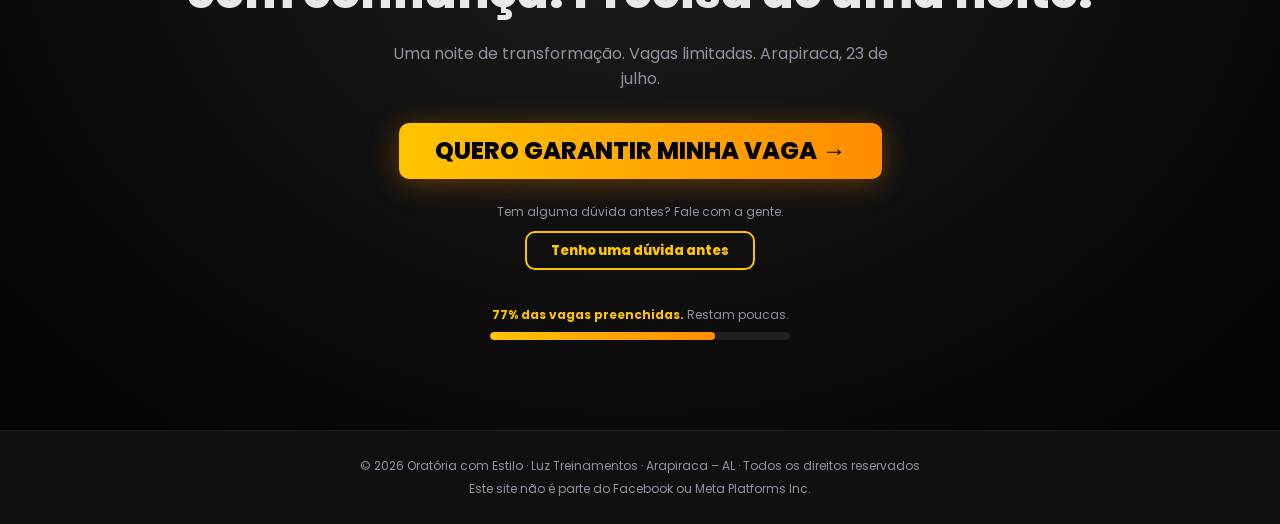
==== commit 5789d5a8: "2" ====
--- a/index.html
+++ b/index.html
@@ -13,6 +13,10 @@
 
 <!-- HERO -->
 <section class="hero">
+<div class="hero-bg">a</div>
+  
+  <img src="img/flavioofbg.png" class="bg-img bg-left" alt="Flávio ferreira">
+  <img src="img/pedroofbg.png" class="bg-img bg-right" alt="Pedro Paulo Luz">
 <div class="wrap">
 <div class="badge">Grande Imersão Presencial · Luz Treinamentos</div>
   <h1>PARE DE TRAVAR AO FALAR.</h1><br><h2><span class="gold">Comunique com confiança,<br>presença e estilo.</span></h2>
@@ -31,6 +35,7 @@
     <div class="vbo"><div class="vbi"></div></div>
   </div>
 </div>
+
 </section>
 
 <!-- NÚMEROS -->
@@ -180,9 +185,9 @@
   <p class="sl">Quem já passou por aqui</p>
   <h2 class="st">Resultados reais de pessoas <span class="gold">como você</span></h2>
   <div class="tg">
-    <div class="tc"><div class="tq">"</div><p class="tt">Antes eu morria de medo de falar na frente de pessoas. Hoje faço apresentações no trabalho e as pessoas me elogiam. Uma virada de chave.</p><p class="tn">Ana C.</p><p class="tro">Analista de RH</p></div>
-    <div class="tc"><div class="tq">"</div><p class="tt">Em uma única noite eu consegui enxergar exatamente o que estava travando minha comunicação.</p><p class="tn">Rafael M.</p><p class="tro">Empreendedor</p></div>
-    <div class="tc"><div class="tq">"</div><p class="tt">Fiz minha defesa de TCC sem travar nenhuma vez. Minha banca ficou impressionada. Valeu cada centavo investido.</p><p class="tn">Juliana R.</p><p class="tro">Formanda em Direito</p></div>
+    <div class="tc"><div class="tq">"</div><p class="tt">Gostaria de contar a novidade à vocês, que através de um pitch que fiz num evento de empreendedorismo feminino, já fechei duas clientes através da minha oratória e do posicionamento (elas mesmo falaram exatamente isso) e eu só tenho como ficar feliz e super satisfeita por ter participado do treinamento e ter aprendido tanto com cada um de vocês! 🥹🥹🥹</p><p class="tn">Nathalia Oliveira</p><p class="tro">Especialista em Marketing</p></div>
+    <div class="tc"><div class="tq">"</div><p class="tt">Pessoal, já faz tem um tempinho que concluímos o Oratória com Estilo, e eu queria deixar minha gratidão registrada mais uma vez. Agradeço muito aos treinadores @Pedro Paulo e @Flavio Ferreira, e a cada colega de turma, pelas trocas e pelo caminho compartilhado. O curso e o livro do Pedro Paulo tem ne ajudado a perceber uma habilidade e um potencial que ainda estou desenvolvendo. Com as técnicas aprendidas, falar em público se tornou mais leve, algo que antes era uma grande trava para mim. Hoje sigo em aprendizado, mas com mais confiança para levar a mensagem sobre a importância de falar e cuidar da saúde mental. 🥰❤️ Eu não tenho dúvidas que o curso foi providência de Deus.</p><p class="tn">Amanda Marinho</p><p class="tro">Empreendedora e agente do RAPS</p></div>
+    <div class="tc"><div class="tq">"</div><p class="tt">Gente, fui convidada para participar de um podcast na Tv Ops na segunda-feira às 14h! Agora vou precisar colocar em prática tudo o que aprendi muito mais rápido do que imaginei 😂. O convite veio ontem, logo depois do vídeo da conclusão do curso. Então, gente… não fiquem parados! Se movimentem, aproveitem as oportunidades, postem, apareçam! Às vezes uma oportunidade chega justamente através daquilo que você quase nem queria postar. Fiquei muito feliz com esse convite e quis dividir essa alegria com vocês 🤍</p><p class="tn">Kalinca Bebel</p><p class="tro">Professora</p></div>
   </div>
 </div>
 </section>
--- a/style.css
+++ b/style.css
@@ -53,7 +53,94 @@
   background: radial-gradient(ellipse at 50% 0%, #1f1f1f 0%, #0b0b0b 65%);
   padding: 72px 0 56px;
   text-align: center;
-}
+  min-height: 80vh ;
+      
+}
+.hero-bg{
+    position: absolute;
+    inset: 0;
+
+    background: url(img/bg.jpg) center center / cover no-repeat;
+
+    opacity: 0.12;
+    filter: blur(5px);
+        mask-image: linear-gradient(
+        to top,
+        transparent 0%,
+        rgba(0,0,0,.2) 20%,
+        rgba(0,0,0,.6) 50%,
+        black 100%
+    );
+
+    -webkit-mask-image: linear-gradient(
+        to top,
+        transparent 0%,
+        rgba(0,0,0,.2) 20%,
+        rgba(0,0,0,.6) 50%,
+        black 100%
+    );
+
+    z-index: 1;
+}
+
+
+.bg-img{
+    position: absolute;
+    scale: 1.62;
+    margin: 150px;
+    top:0%;
+    opacity: 0.92;
+    z-index: 2;
+
+    mask-image: linear-gradient(
+        to top,
+        transparent 0%,
+        rgba(0,0,0,.2) 20%,
+        rgba(0,0,0,.6) 50%,
+        black 100%
+    );
+
+    -webkit-mask-image: linear-gradient(
+        to top,
+        transparent 0%,
+        rgba(0,0,0,.2) 20%,
+        rgba(0,0,0,.6) 50%,
+        black 100%
+    );
+}
+.bg-img{
+    opacity: 0;
+    filter: blur(12px);
+    animation: revealHero 2s cubic-bezier(.22,1,.36,1) forwards;
+}
+
+@keyframes revealHero{
+    0%{
+        opacity:0;
+        filter:blur(12px);
+        transform:translateY(-50%) translateY(50%) scale(.92);
+    }
+
+    100%{
+        opacity:1;
+        filter:blur(0);
+        transform:translateY(0) translateY(0) scale(1);
+    }
+}
+
+.bg-left{
+    left: -50px;
+    width: 400px;
+
+}
+
+.bg-right{
+    right: -50px;
+    width: 400px;
+
+}
+
+
 
 .badge {
   display: inline-block;
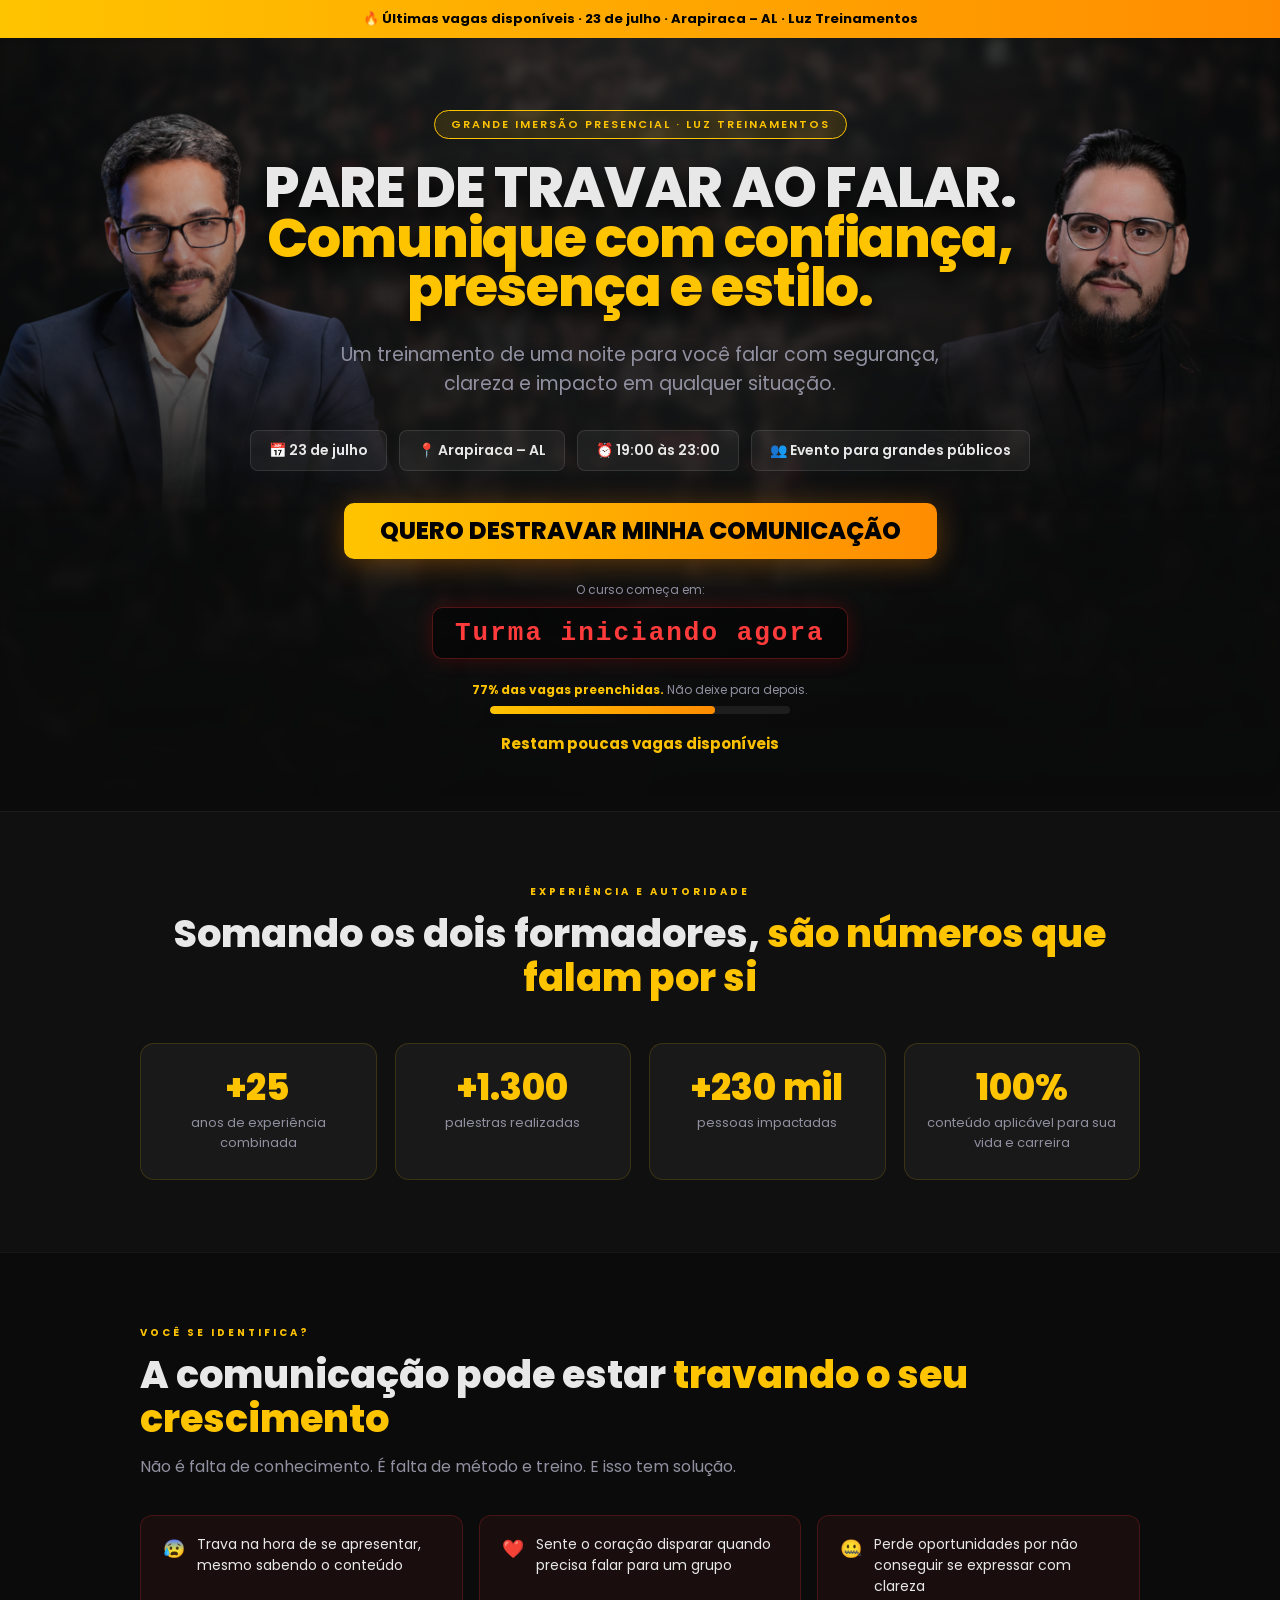
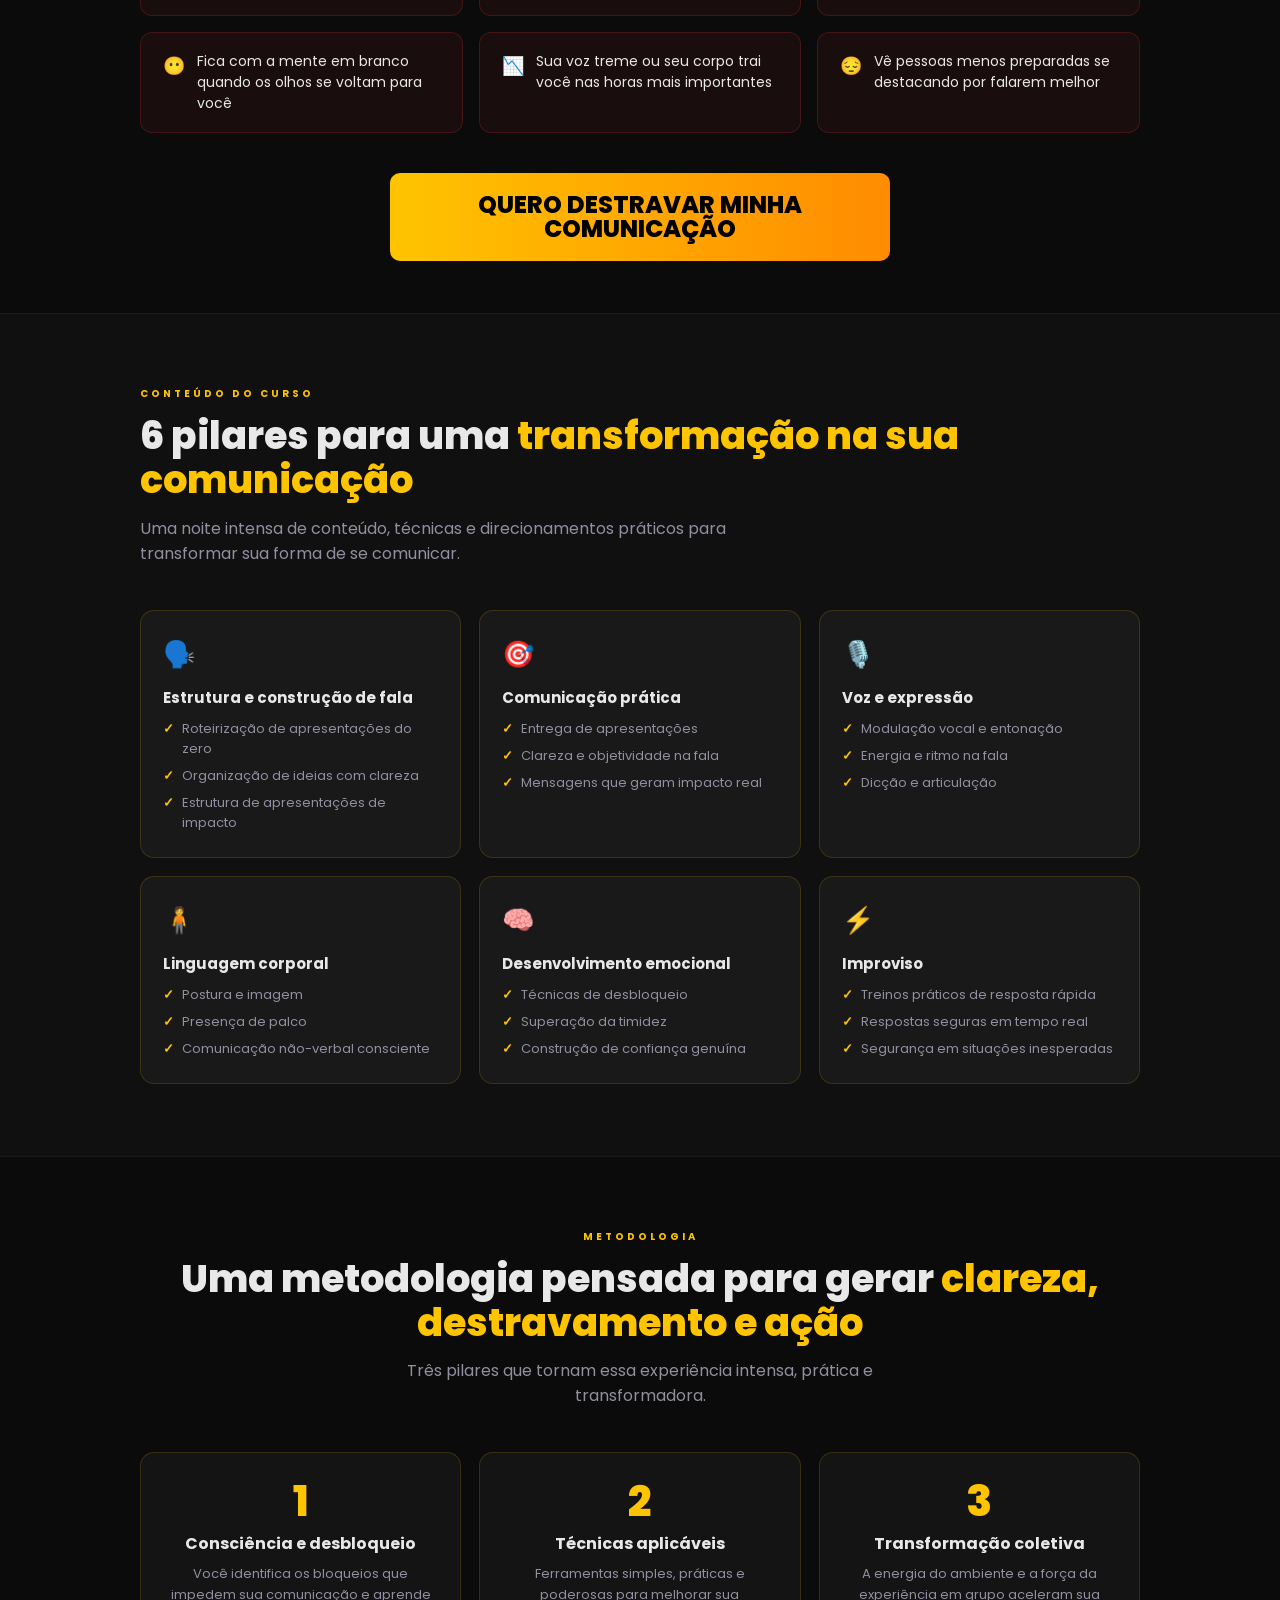
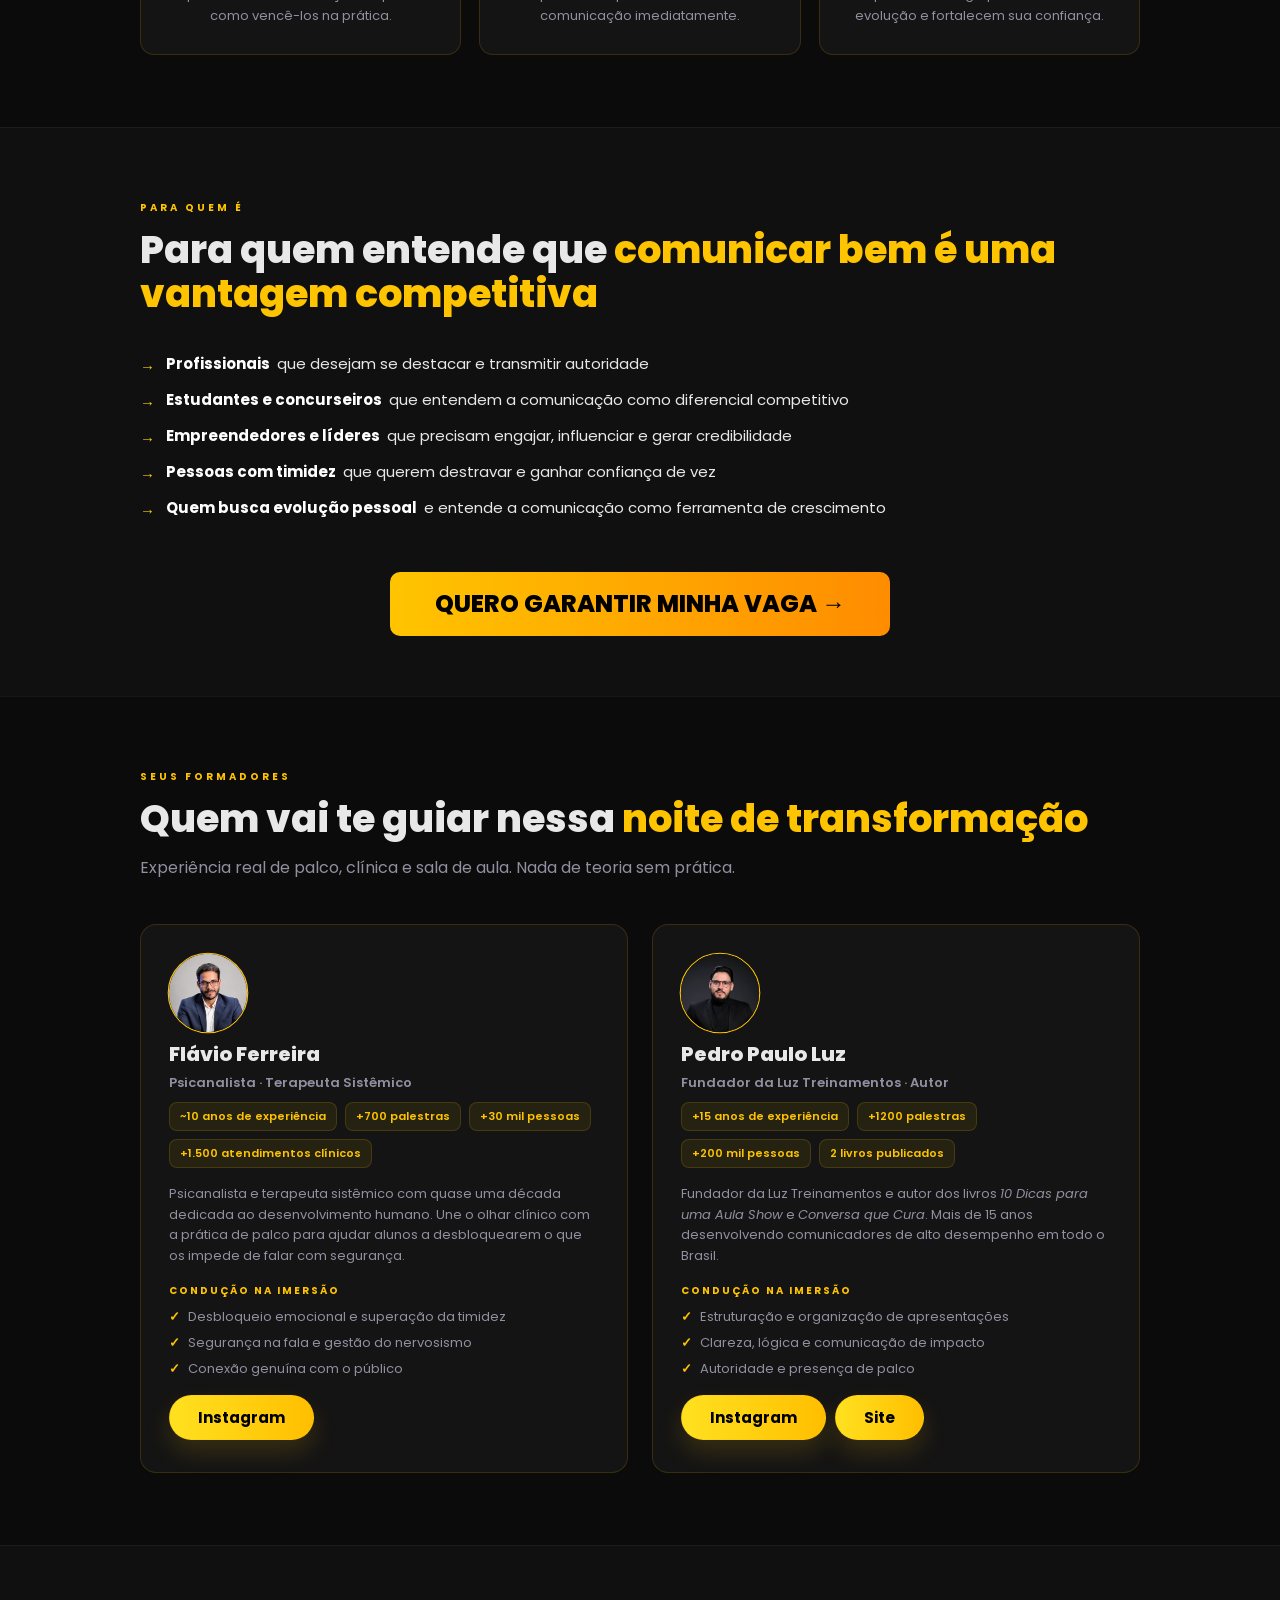
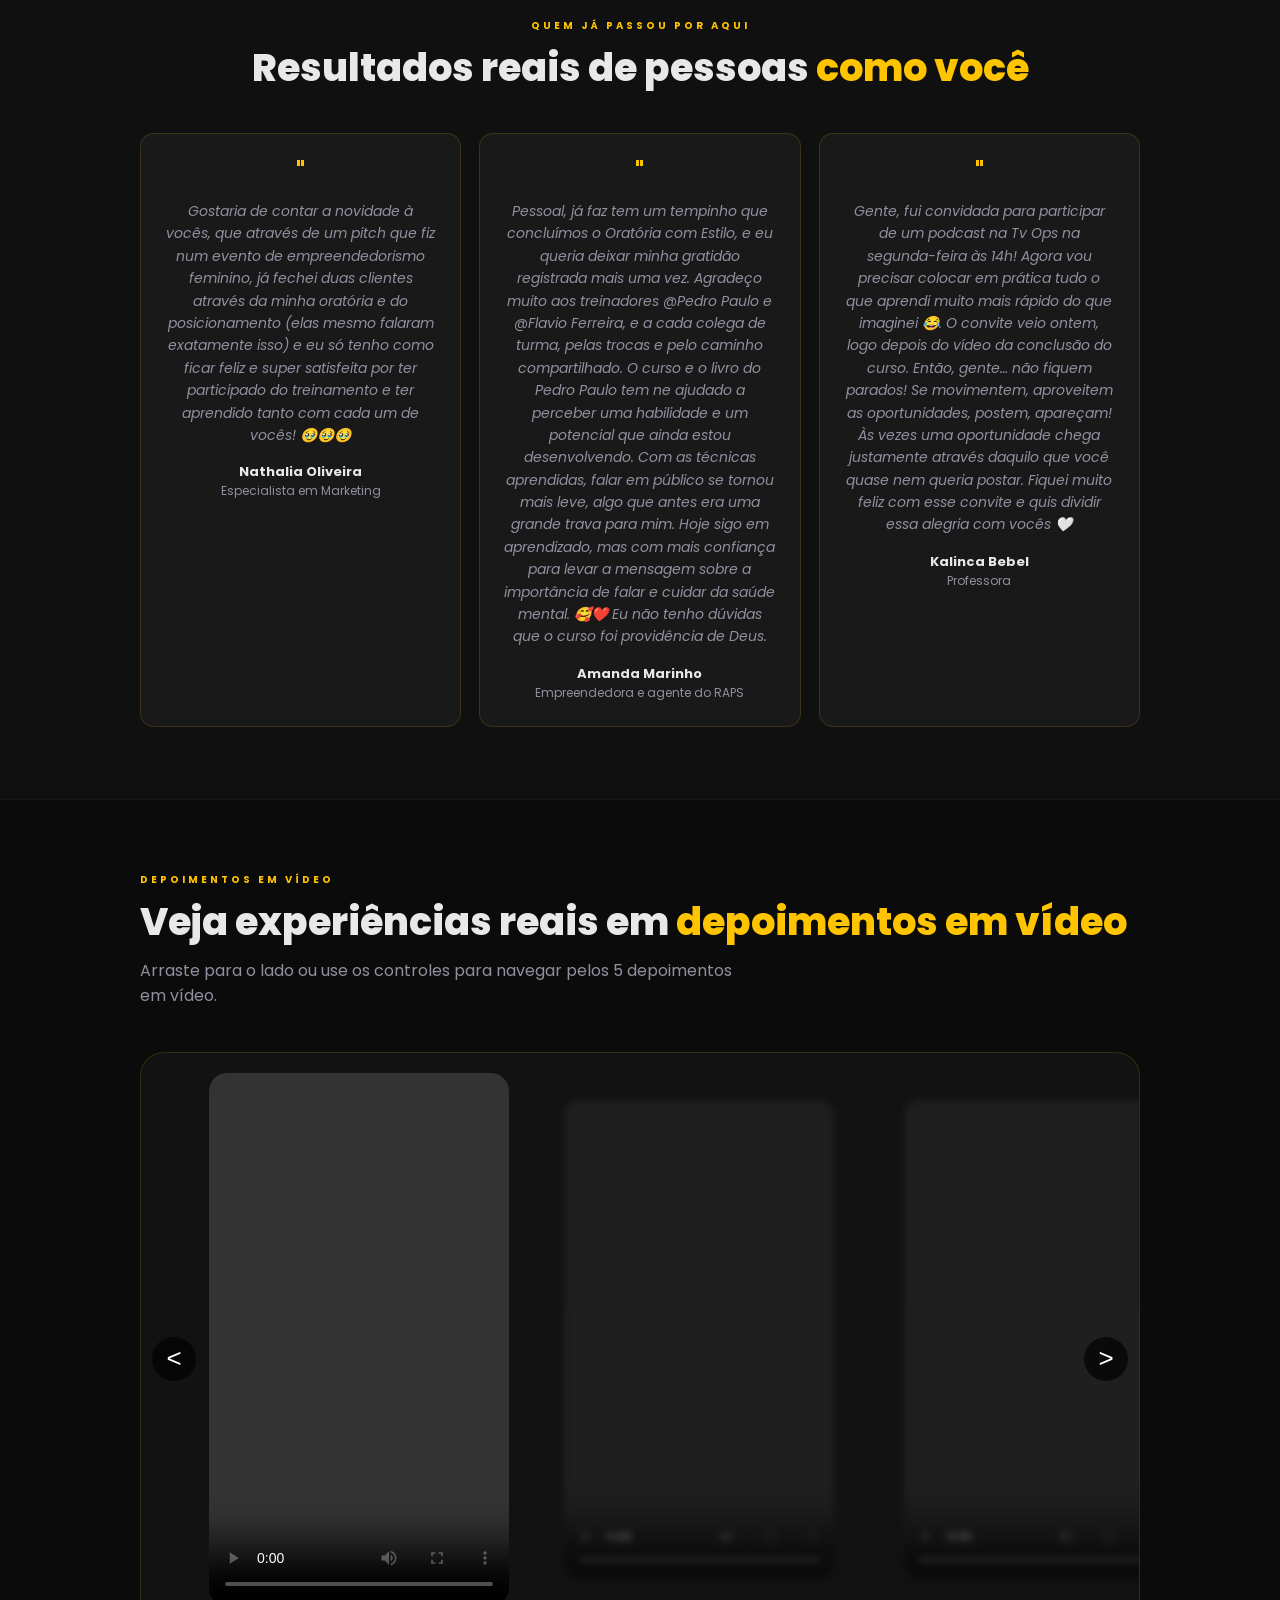
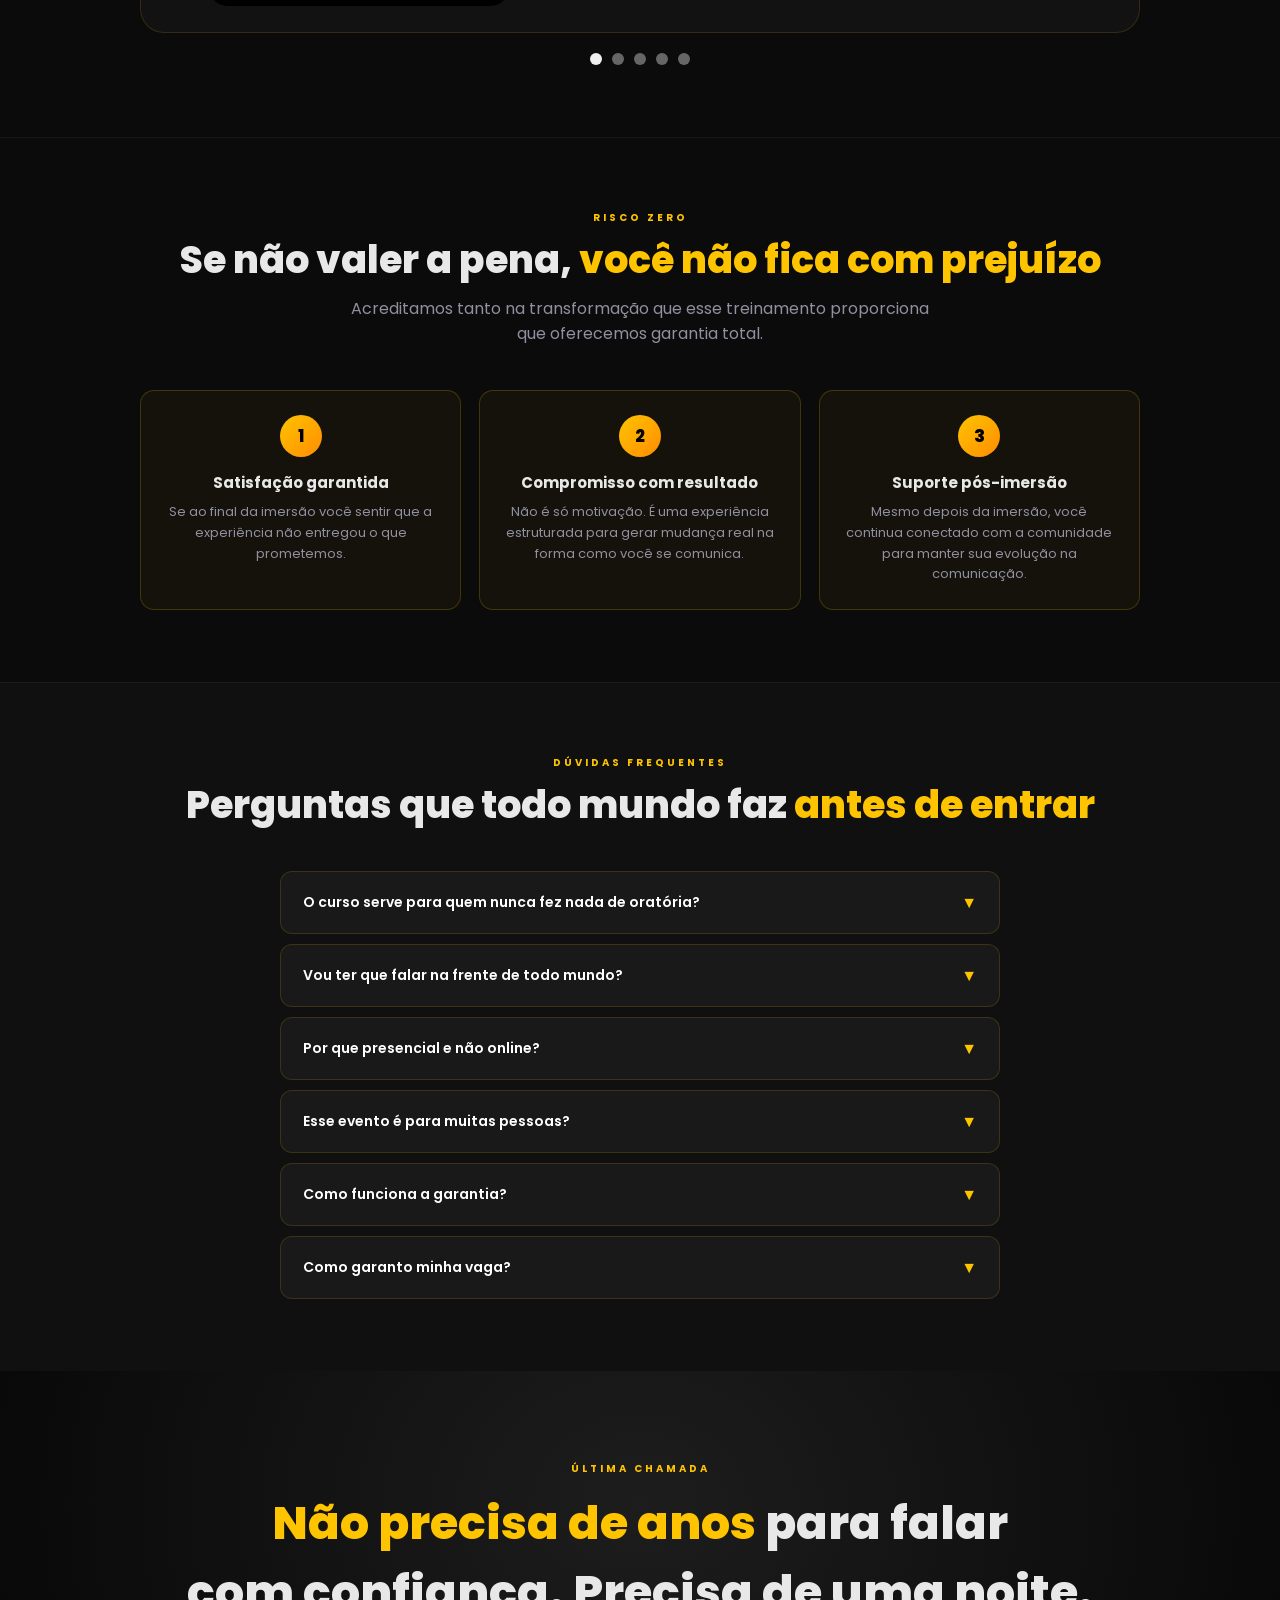
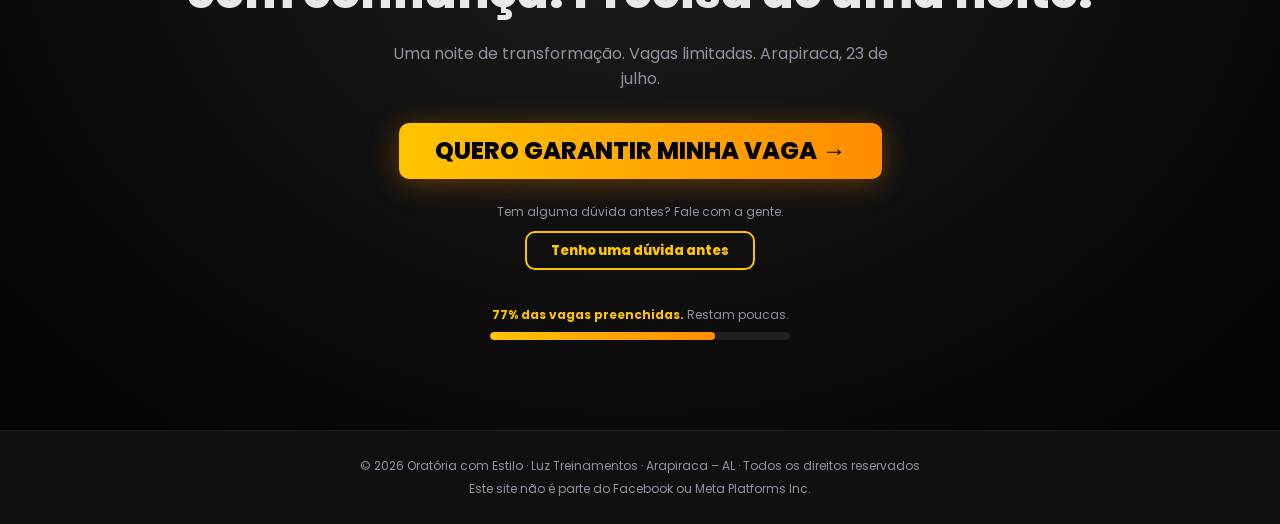
==== commit 791db976: "a" ====
--- a/index.html
+++ b/index.html
@@ -13,7 +13,7 @@
 
 <!-- HERO -->
 <section class="hero">
-<div class="hero-bg">a</div>
+<div class="hero-bg"></div>
   
   <img src="img/flavioofbg.png" class="bg-img bg-left" alt="Flávio ferreira">
   <img src="img/pedroofbg.png" class="bg-img bg-right" alt="Pedro Paulo Luz">
--- a/style.css
+++ b/style.css
@@ -50,21 +50,31 @@
 
 /* ── HERO ── */
 .hero {
-  background: radial-gradient(ellipse at 50% 0%, #1f1f1f 0%, #0b0b0b 65%);
-  padding: 72px 0 56px;
-  text-align: center;
-  min-height: 80vh ;
-      
-}
+    position: relative;
+    overflow: hidden;
+
+    background: radial-gradient(
+        ellipse at 50% 0%,
+        #1f1f1f 0%,
+        #0b0b0b 65%
+    );
+
+    padding: 72px 0 56px;
+    text-align: center;
+    min-height: 80vh;
+}
+
+/* Fundo da multidão */
 .hero-bg{
     position: absolute;
     inset: 0;
 
     background: url(img/bg.jpg) center center / cover no-repeat;
 
-    opacity: 0.12;
+    opacity: 0.18;
     filter: blur(5px);
-        mask-image: linear-gradient(
+
+    mask-image: linear-gradient(
         to top,
         transparent 0%,
         rgba(0,0,0,.2) 20%,
@@ -83,14 +93,19 @@
     z-index: 1;
 }
 
-
+/* Formadores */
 .bg-img{
     position: absolute;
-    scale: 1.62;
-    margin: 150px;
-    top:0%;
-    opacity: 0.92;
+    top: 0;
+    scale: 1.42;
+    margin: 10vh;
+
+    width: clamp(280px, 25vw, 520px);
+
+    opacity: 0;
     z-index: 2;
+
+    filter: blur(12px);
 
     mask-image: linear-gradient(
         to top,
@@ -107,40 +122,78 @@
         rgba(0,0,0,.6) 50%,
         black 100%
     );
-}
-.bg-img{
-    opacity: 0;
-    filter: blur(12px);
+
     animation: revealHero 2s cubic-bezier(.22,1,.36,1) forwards;
 }
 
+.bg-left{
+    left: -80px;
+}
+
+.bg-right{
+    right: -80px;
+}
+
+/* Conteúdo */
+.hero .wrap{
+    position: relative;
+    z-index: 3;
+}
+
+/* Animação */
 @keyframes revealHero{
     0%{
-        opacity:0;
-        filter:blur(12px);
-        transform:translateY(-50%) translateY(50%) scale(.92);
+        opacity: 0;
+        filter: blur(12px);
+        transform: translateY(40px) scale(.92);
     }
 
     100%{
-        opacity:1;
-        filter:blur(0);
-        transform:translateY(0) translateY(0) scale(1);
+        opacity: .92;
+        filter: blur(0);
+        transform: translateY(0) scale(1);
     }
 }
 
-.bg-left{
-    left: -50px;
-    width: 400px;
-
-}
-
-.bg-right{
-    right: -50px;
-    width: 400px;
-
-}
-
-
+/* Tablet */
+@media (max-width: 1024px){
+
+    .bg-img{
+        width: 340px;
+        opacity: .65;
+    }
+
+    .bg-left{
+        left: -120px;
+    }
+
+    .bg-right{
+        right: -120px;
+    }
+
+    .hero{
+        min-height: auto;
+    }
+}
+
+/* Celular */
+@media (max-width: 768px){
+
+    .hero{
+        padding: 90px 20px 60px;
+        min-height: auto;
+    }
+
+    .hero-bg{
+        opacity: .22;
+        filter: blur(3px);
+    }
+
+    /* Esconde os formadores no mobile */
+    .bg-img{
+        display: none;
+    }
+}
 
 .badge {
   display: inline-block;
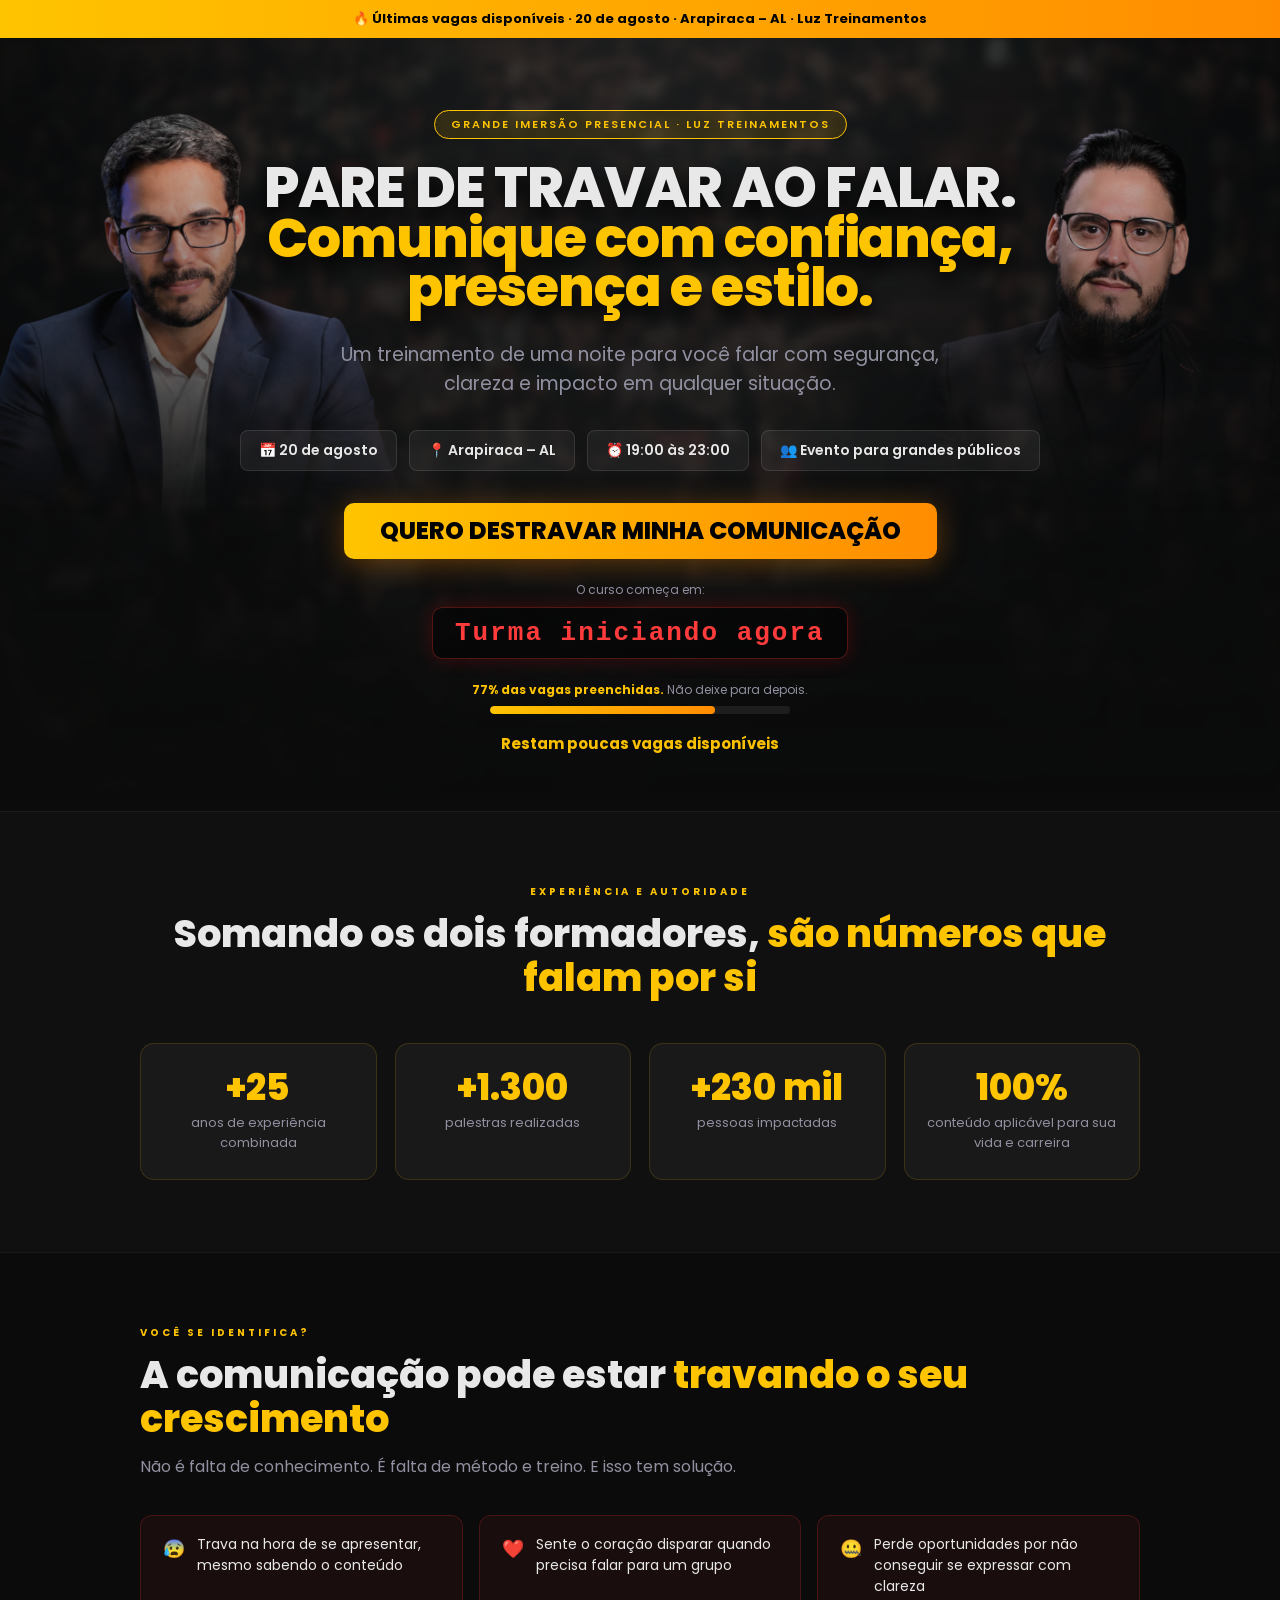
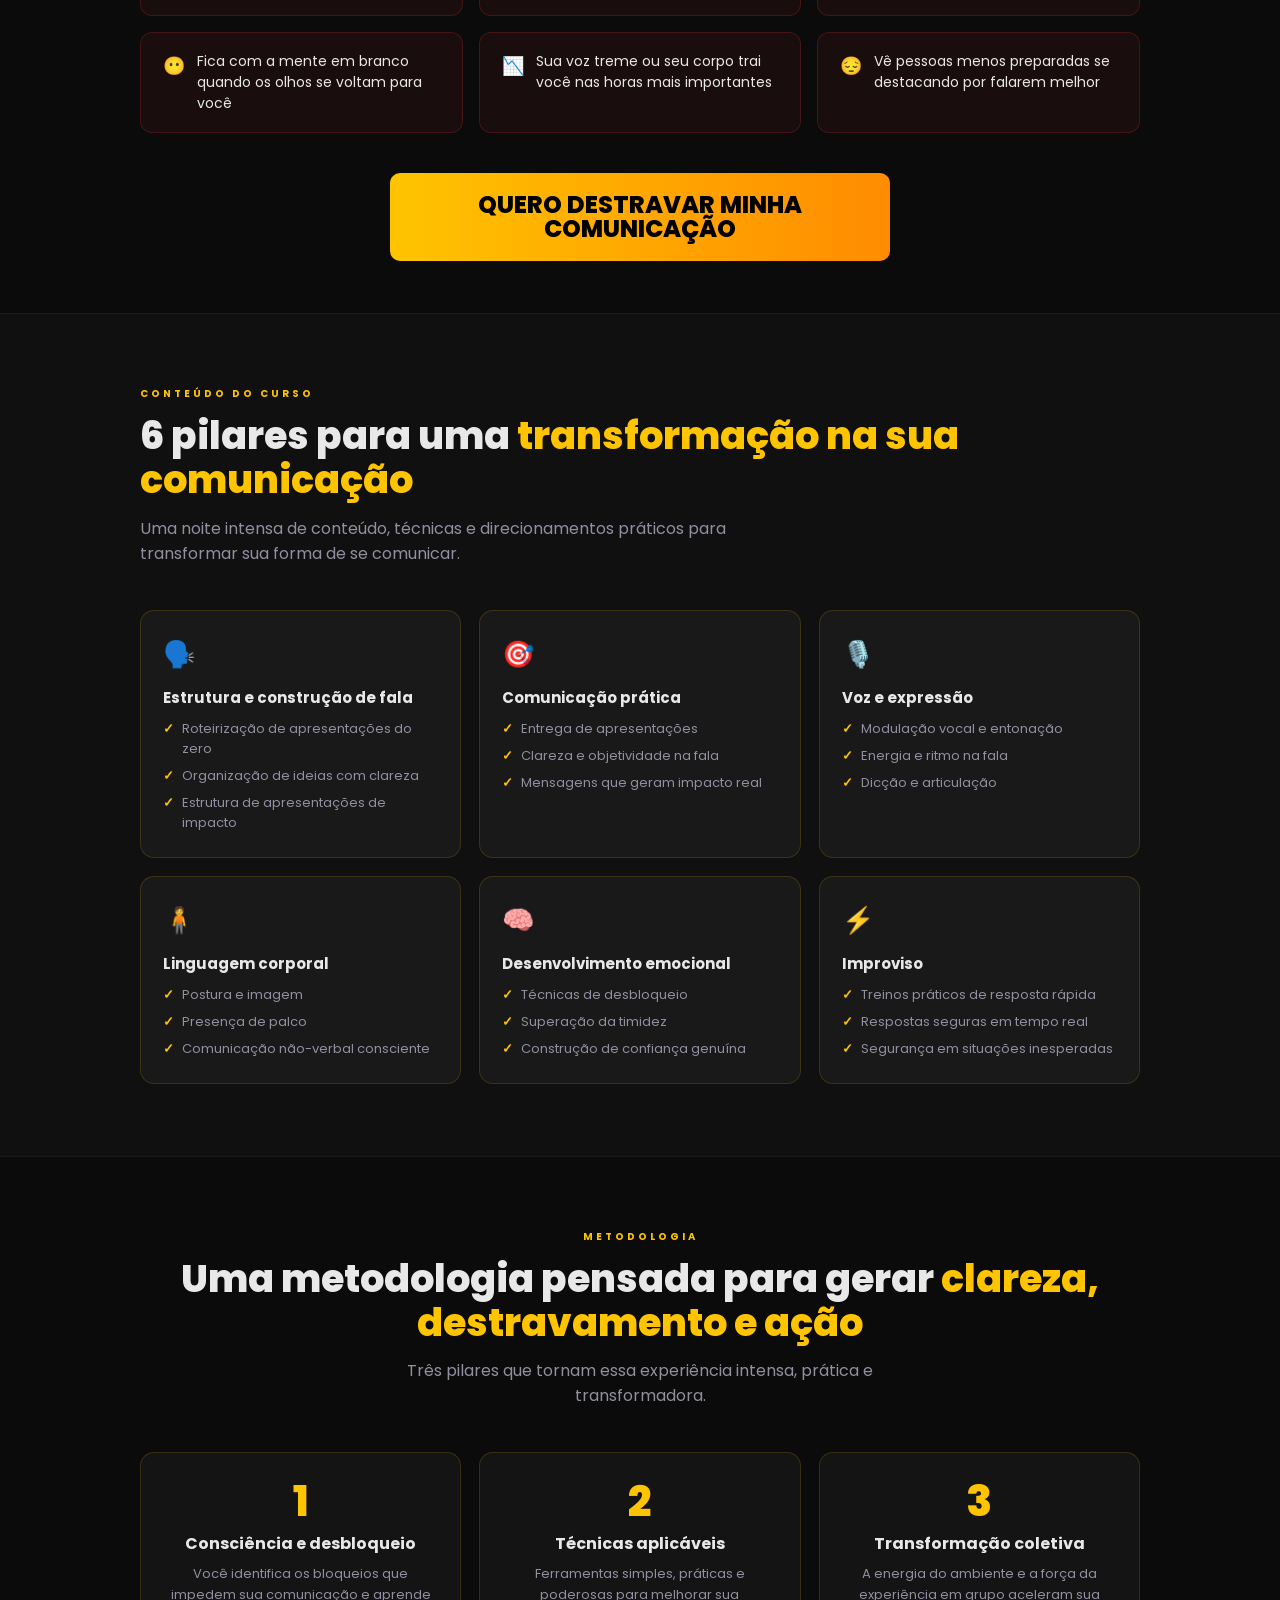
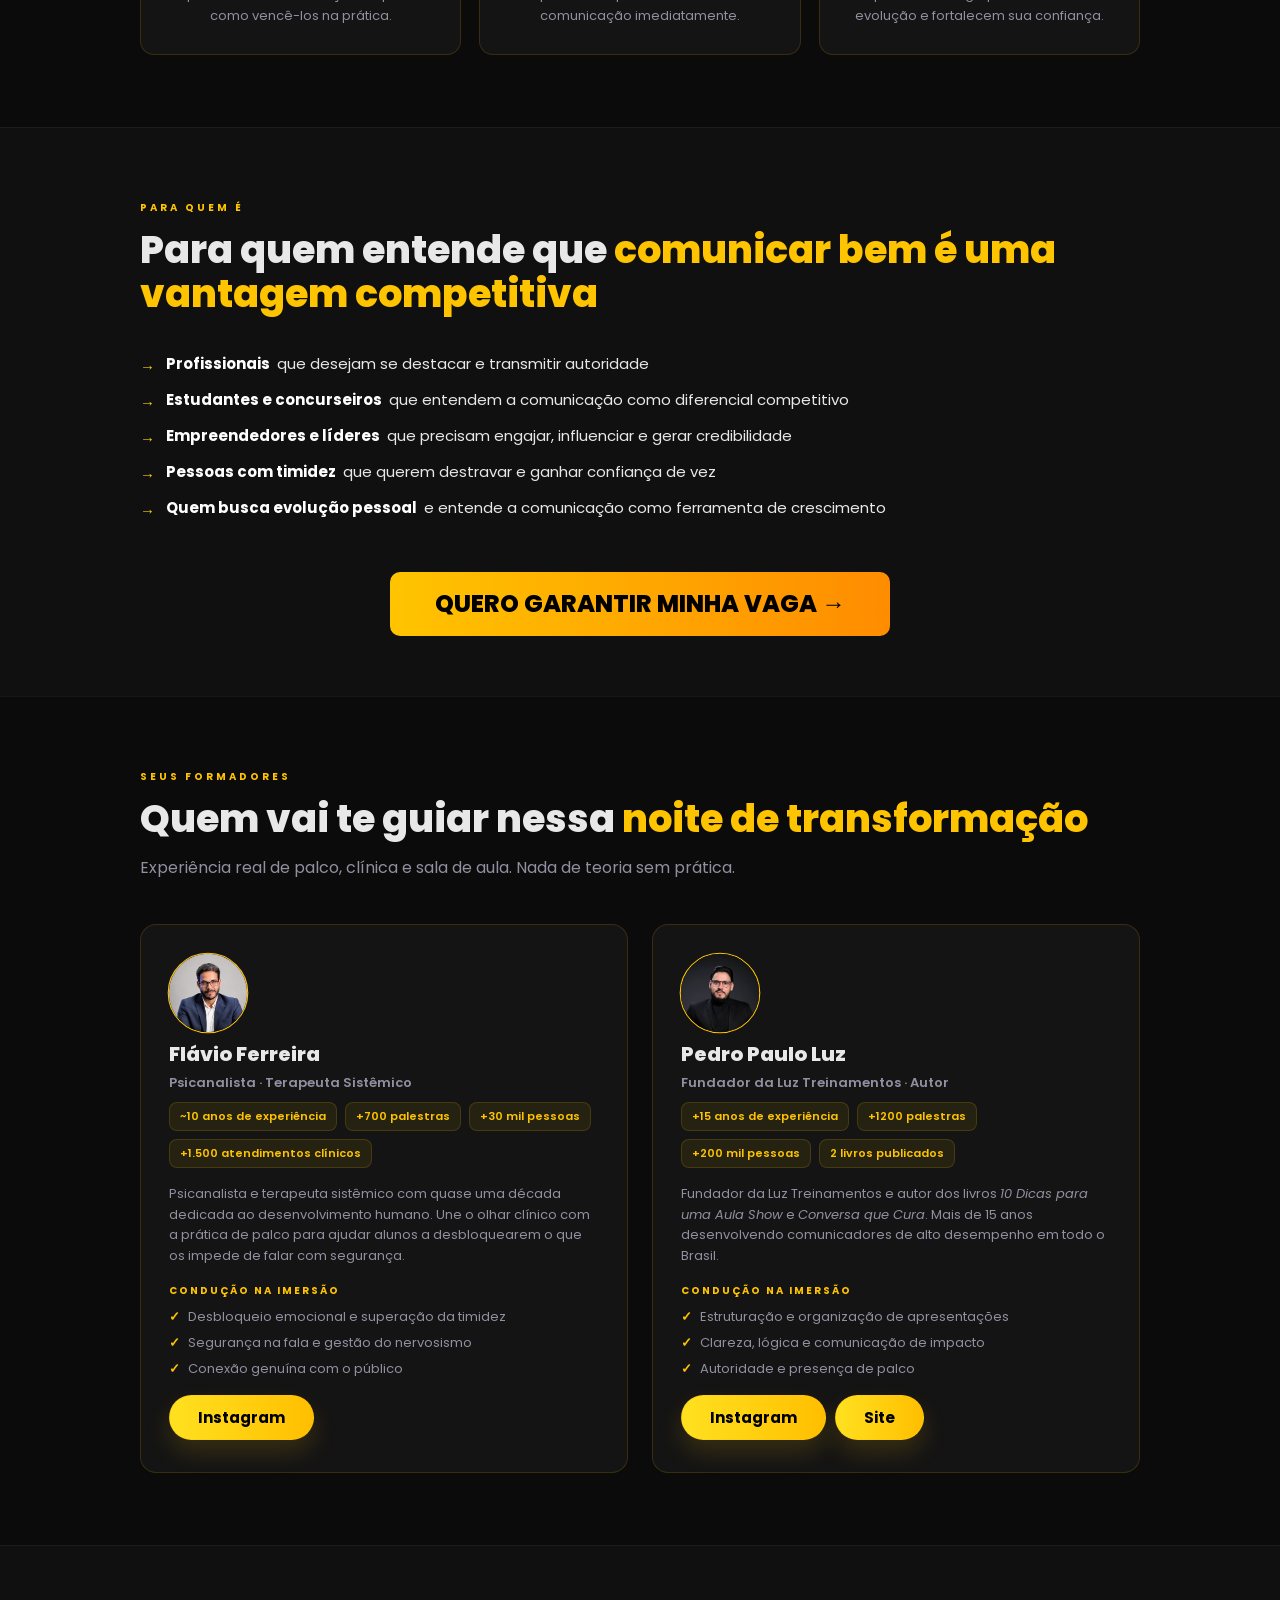
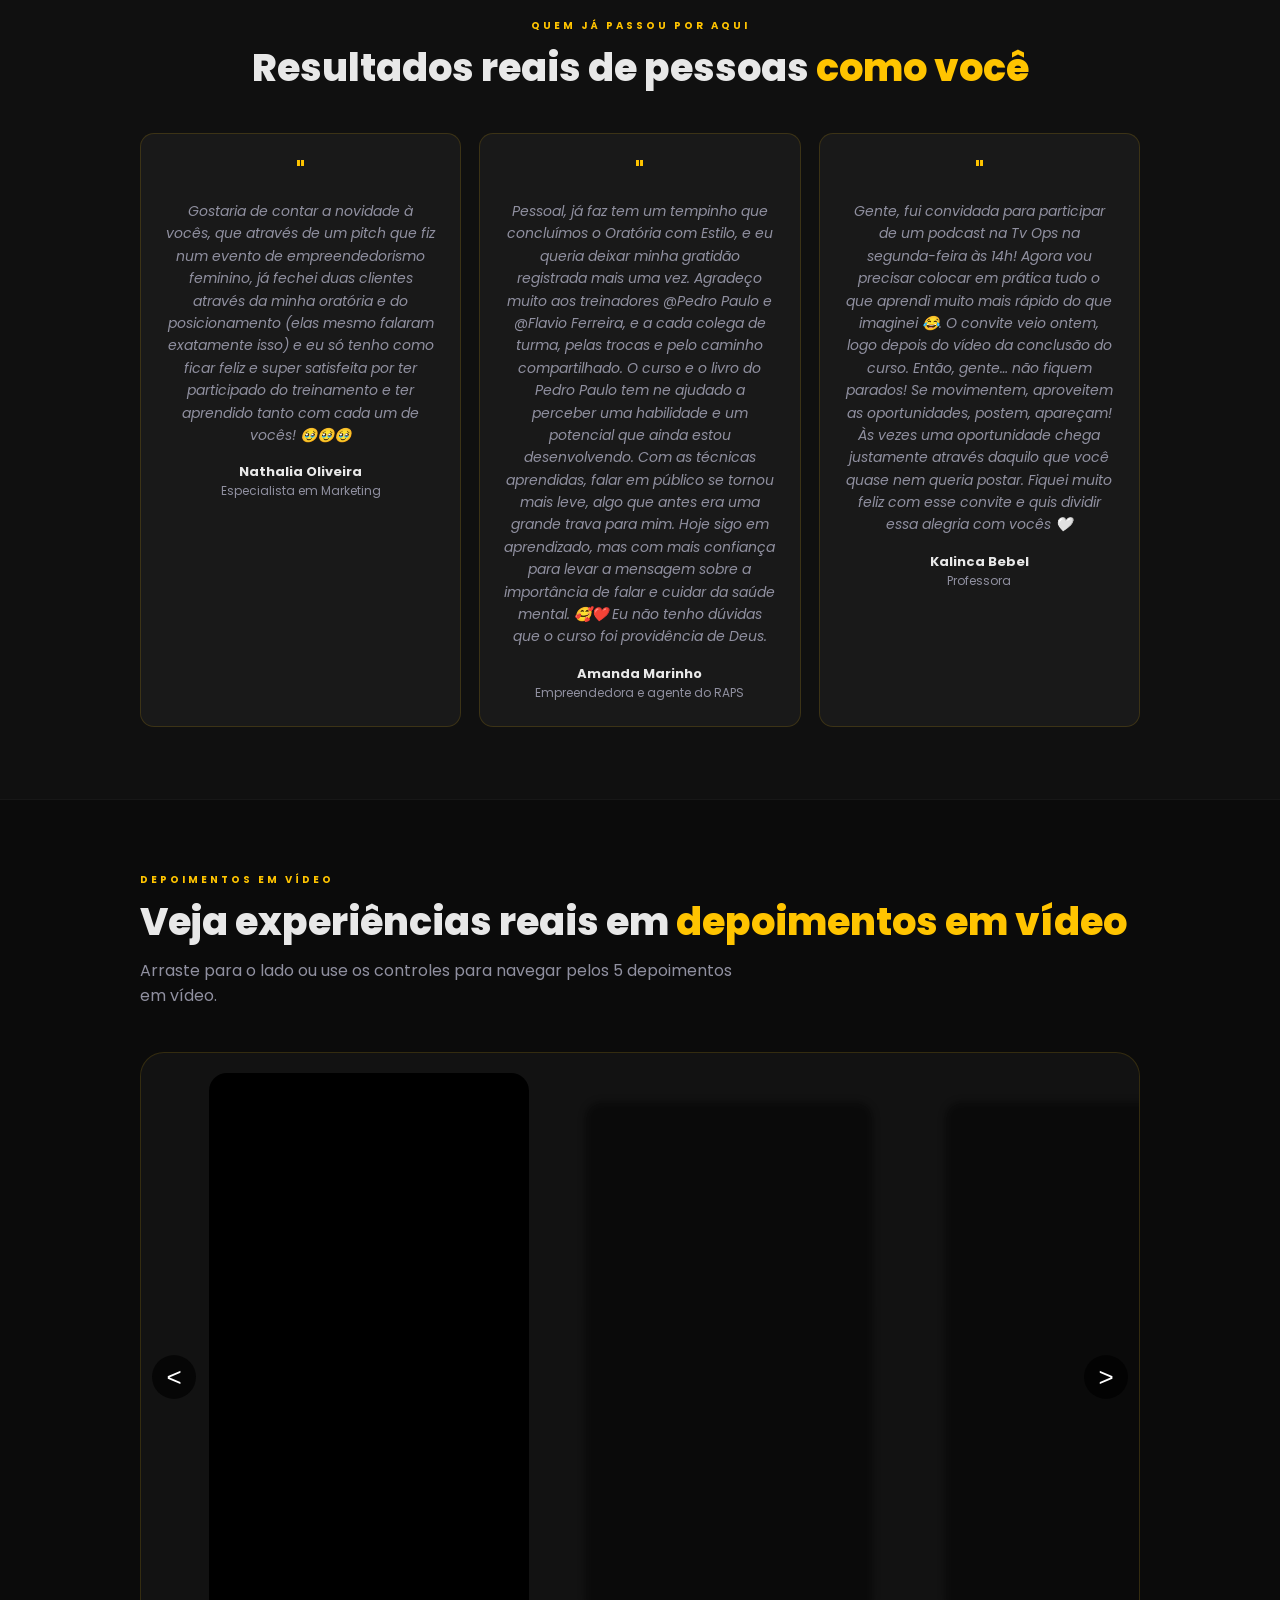
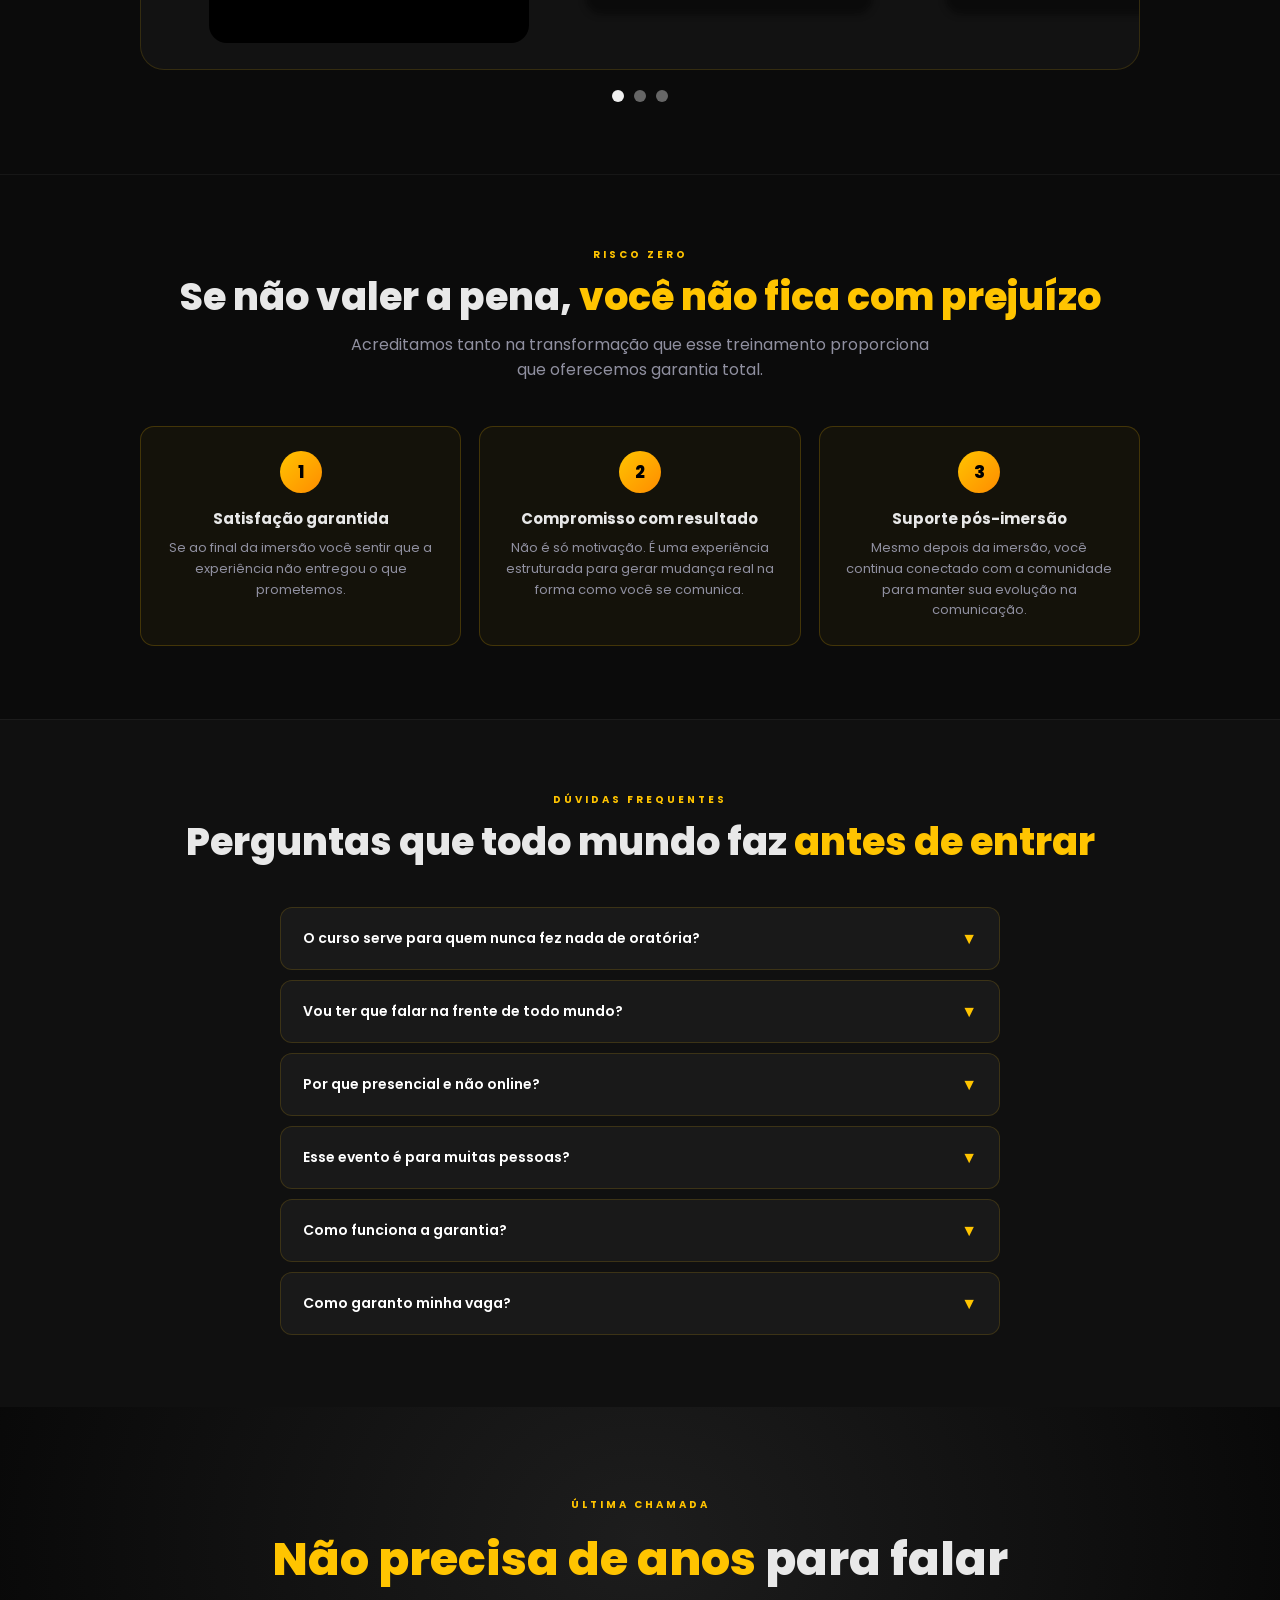
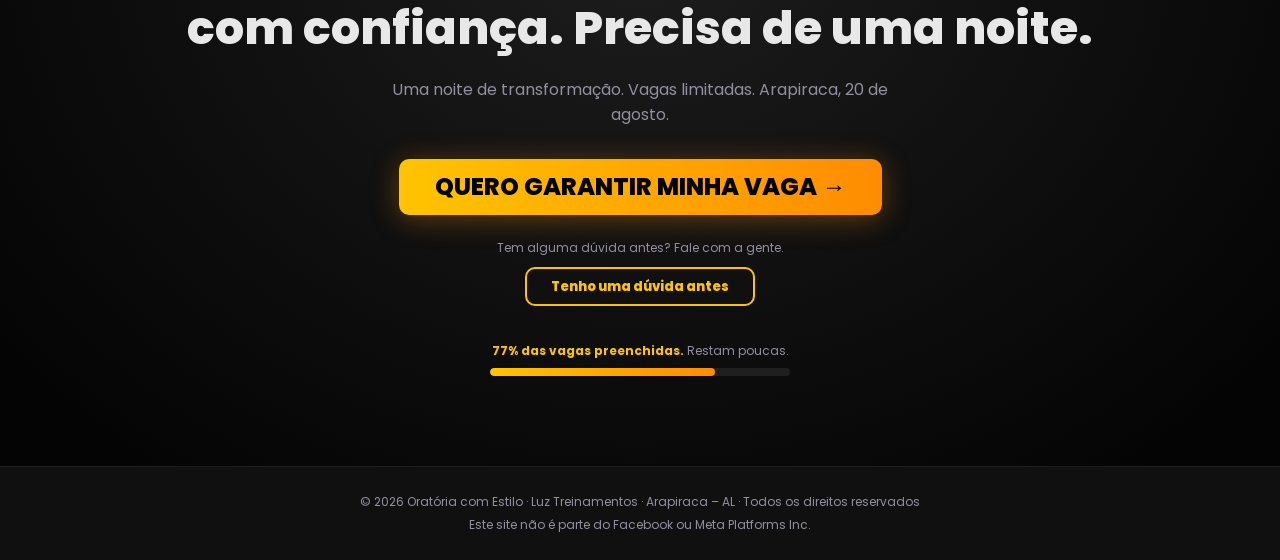
==== commit b5a4f463: "20 de agosto" ====
--- a/index.html
+++ b/index.html
@@ -9,7 +9,7 @@
 </head>
 <body>
 
-<div class="urg">🔥 Últimas vagas disponíveis · 23 de julho · Arapiraca – AL · Luz Treinamentos</div>
+<div class="urg">🔥 Últimas vagas disponíveis · 20 de agosto · Arapiraca – AL · Luz Treinamentos</div>
 
 <!-- HERO -->
 <section class="hero">
@@ -22,7 +22,7 @@
   <h1>PARE DE TRAVAR AO FALAR.</h1><br><h2><span class="gold">Comunique com confiança,<br>presença e estilo.</span></h2>
   <p class="sub">Um treinamento de uma noite para você falar com segurança, clareza e impacto em qualquer situação.</p>
   <div class="hinfo">
-    <div class="hitem">📅 23 de julho</div>
+    <div class="hitem">📅 20 de agosto</div>
     <div class="hitem">📍 Arapiraca – AL</div>
     <div class="hitem">⏰ 19:00 às 23:00</div>
     <div class="hitem">👥 Evento para grandes públicos</div>
@@ -203,35 +203,21 @@
     <div class="carousel-track-wrapper">
       <div class="carousel-track">
         <div class="carousel-item">
-          <video controls playsinline preload="metadata" src="" poster=""></video>
+          <iframe width="1920" height="570" src="https://www.youtube.com/embed/f4vSWi-I3EE?rel=0" title="Depoimento em vídeo" loading="lazy" allow="accelerometer; autoplay; clipboard-write; encrypted-media; gyroscope; picture-in-picture; web-share" allowfullscreen></iframe>
           <div class="carousel-caption">
             <strong></strong>
             <span></span>
           </div>
         </div>
         <div class="carousel-item">
-          <video controls playsinline preload="metadata" src="" poster=""></video>
+          <iframe width="1920" height="570" src="https://www.youtube.com/embed/EGTrmMVWuHc?rel=0" title="Depoimento em vídeos" loading="lazy" allow="accelerometer; autoplay; clipboard-write; encrypted-media; gyroscope; picture-in-picture; web-share" allowfullscreen></iframe>
           <div class="carousel-caption">
             <strong></strong>
             <span></span>
           </div>
         </div>
         <div class="carousel-item">
-          <video controls playsinline preload="metadata" src="" poster=""></video>
-          <div class="carousel-caption">
-            <strong></strong>
-            <span></span>
-          </div>
-        </div>
-        <div class="carousel-item">
-          <video controls playsinline preload="metadata" src="" poster=""></video>
-          <div class="carousel-caption">
-            <strong></strong>
-            <span></span>
-          </div>
-        </div>
-        <div class="carousel-item">
-          <video controls playsinline preload="metadata" src="ss" poster=""></video>
+          <iframe width="1920" height="570" src="https://www.youtube.com/embed/qdr9NoqgUyU?rel=0" title="Depoimento em vídeo" loading="lazy" allow="accelerometer; autoplay; clipboard-write; encrypted-media; gyroscope; picture-in-picture; web-share" allowfullscreen></iframe>
           <div class="carousel-caption">
             <strong></strong>
             <span></span>
@@ -280,7 +266,7 @@
 <div class="wrap">
   <p class="sl c">Última chamada</p>
   <h2><span class="gold">Não precisa de anos</span> para falar<br>com confiança. Precisa de uma noite.</h2>
-  <p class="sub2">Uma noite de transformação. Vagas limitadas. Arapiraca, 23 de julho.</p>
+  <p class="sub2">Uma noite de transformação. Vagas limitadas. Arapiraca, 20 de agosto.</p>
   <a href="garantindo vaga/index.html" class="btn" id="cb1">QUERO GARANTIR MINHA VAGA →</a>
   <div style="margin-top:24px">
     <p style="font-size:12px;color:var(--m)">Tem alguma dúvida antes? Fale com a gente.</p>
--- a/style.css
+++ b/style.css
@@ -875,13 +875,15 @@
     z-index: 10;
 }
 
+.carousel-item iframe,
 .carousel-item video {
   width: 100%;
   max-width: 320px;
-  aspect-ratio: 9 / 16;
+  aspect-ratio: 16 / 9;
   border-radius: 18px;
   background: #000;
   object-fit: cover;
+  border: 0;
 }
 
 .carousel-control {
